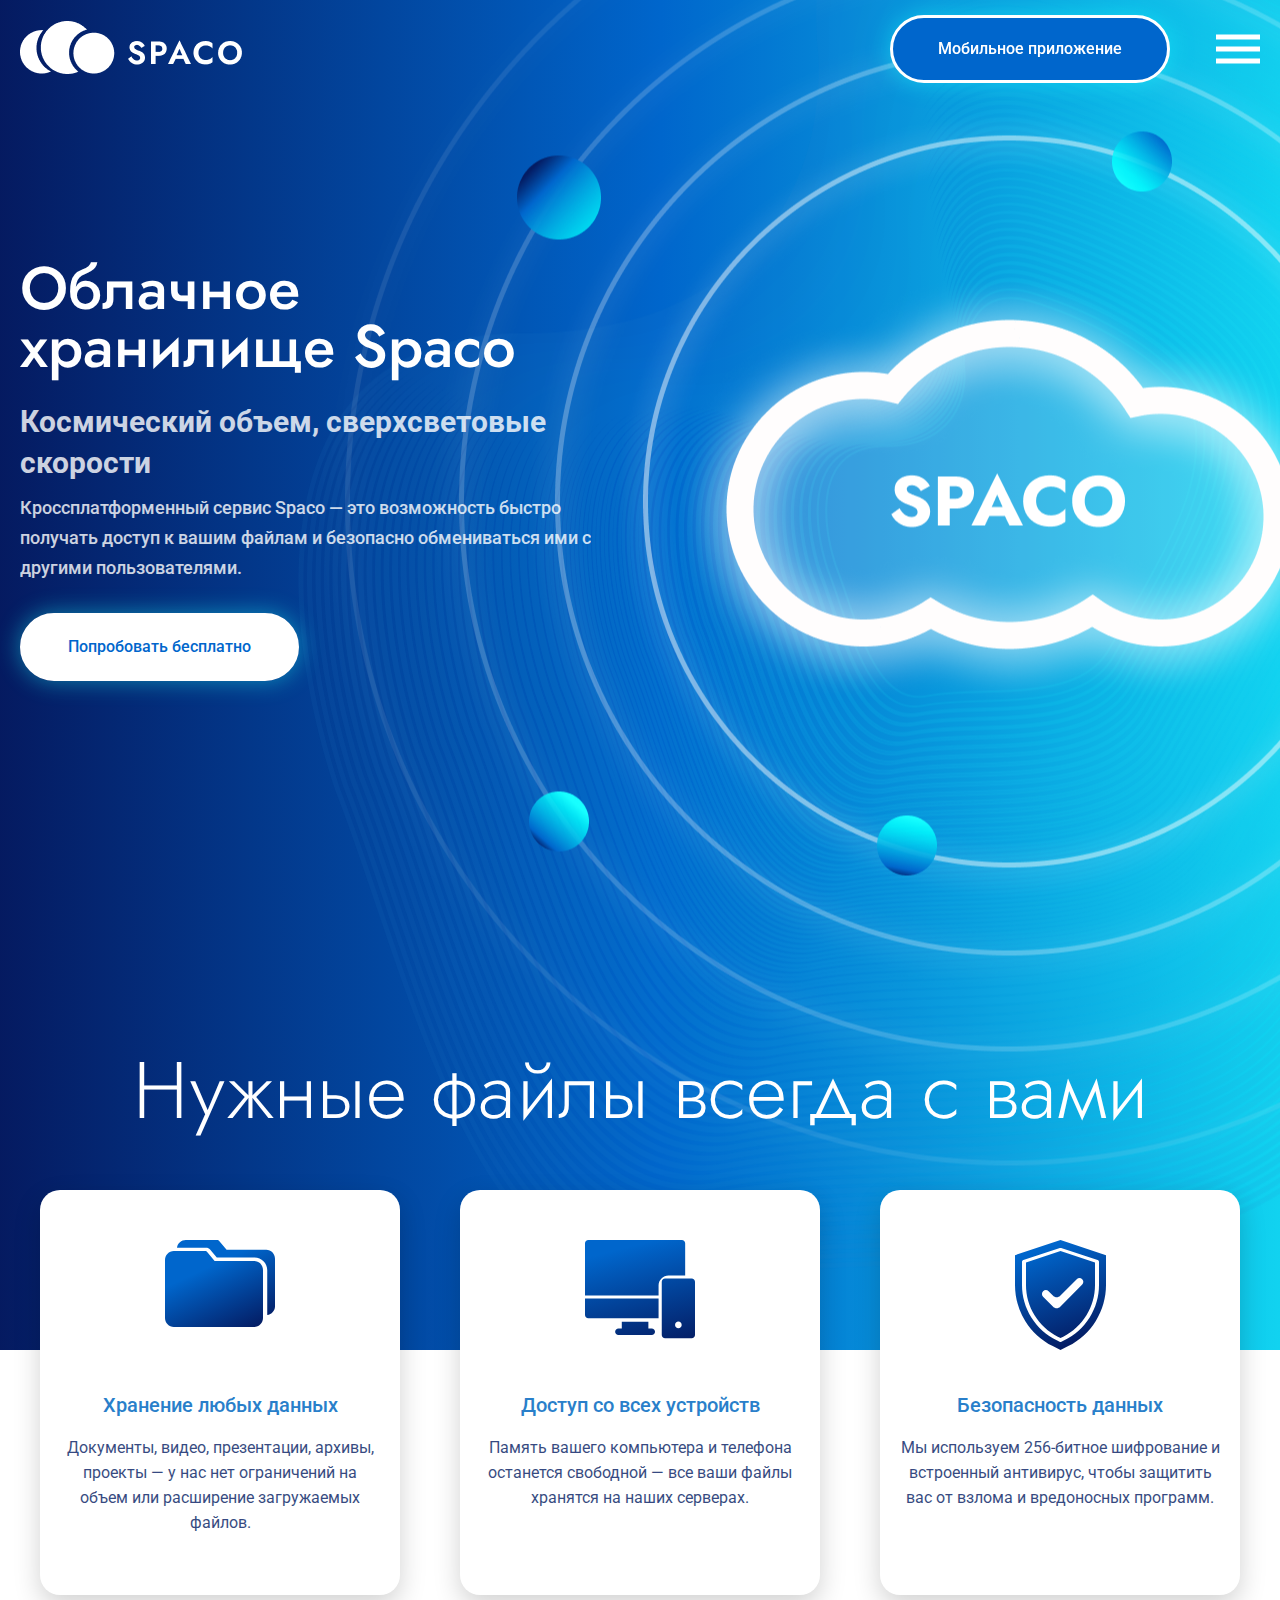
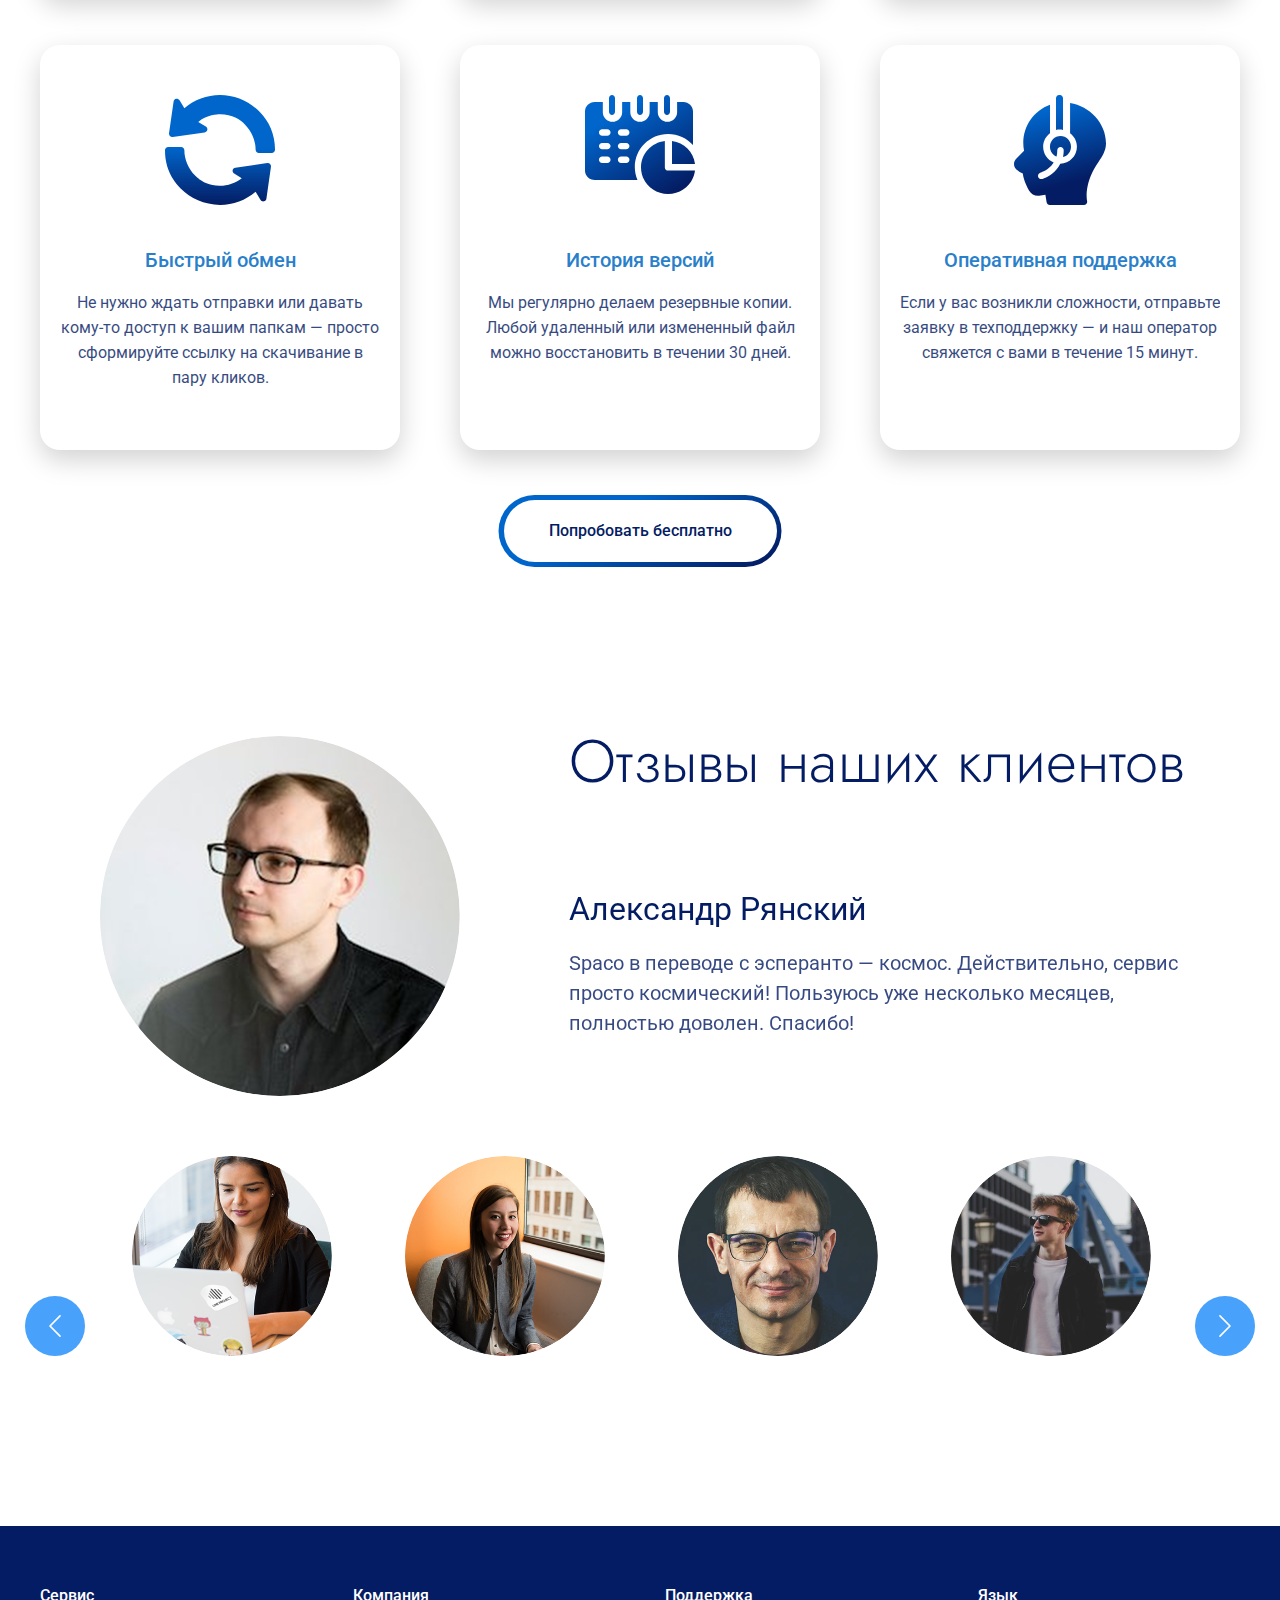
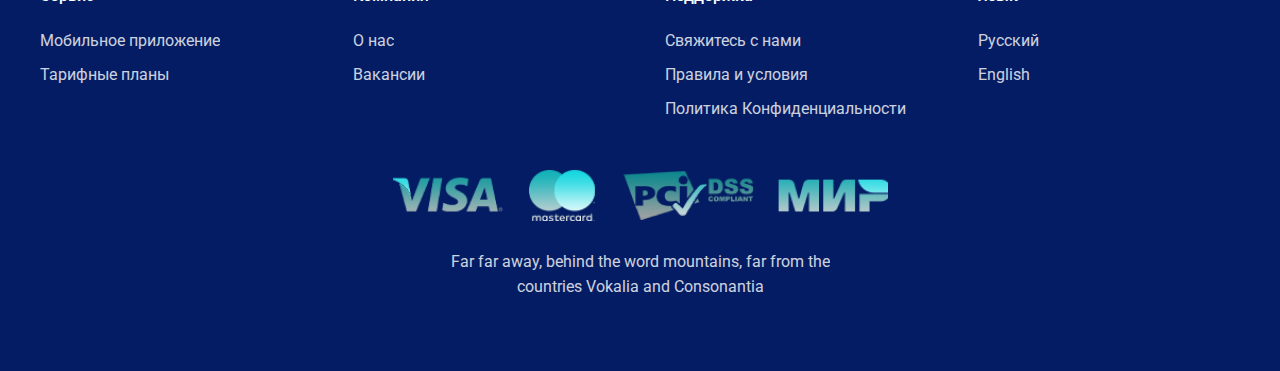
==== index.html @ 5878459e "fix" ====
<!DOCTYPE html>
<html>
  <head>
    <meta charset="UTF-8"/>
    <meta name="viewport" content="width=device-width, initial-scale=1.0"/>
    <meta http-equiv="X-UA-Compatible" content="ie=edge"/>
    <link rel="shortcut icon" href="favicon.png" type="image/png"/>
    <link rel="stylesheet" href="css/main.css"/>
    <link rel="preconnect" href="https://fonts.gstatic.com"/>
    <link href="https://fonts.googleapis.com/css2?family=Jost:ital,wght@0,100;0,200;0,300;0,400;0,500;0,600;0,700;0,800;0,900;1,100;1,200;1,300;1,400;1,500;1,600;1,700;1,800;1,900&amp;family=Roboto:ital,wght@0,100;0,300;0,400;0,500;0,700;0,900;1,100;1,300;1,400;1,500;1,700;1,900&amp;display=swap" rel="stylesheet"/>
    <title>Spaco</title>
  </head>
</html>
<body>
  <header>
    <section class="nav">
      <div class="box">
        <div class="nav_wrap">
          <div class="nav_logo"><img src="img/nav_logo.png"/></div>
          <div class="nav_wrap_menu">
            <div class="nav_menu"><a href="#">О нас</a><a href="#">Тарифы</a><a href="#">Вакансии</a><a href="#">Поддержка</a>
            </div>
            <div class="nav_aside">
              <div class="nav_button"><a href="#">Мобильное приложение</a></div>
              <div class="nav_login"><span><a href="#">Регистрация</a><span>|</span><a href="#">Вход</a></span></div>
            </div>
          </div>
          <div class="nav_burger burger"><a class="burger_button"><span class="burger_line"></span></a></div>
        </div>
      </div>
      <div class="burger_menu">
        <div class="burger_menu_wrap"><a class="burger_link" href="#">О нас</a><a class="burger_link" href="#">Тарифы</a><a class="burger_link" href="#">Вакансии</a><a class="burger_link" href="#">Поддержка</a><a class="burger_link" href="#">Регистрация</a><a class="burger_link" href="#">Вход</a>
          <div class="burger_menu--button"><a class="burger_link" href="#">Мобильное приложение</a></div>
        </div>
      </div>
    </section>
  </header>
  <main>
    <section class="banner"><img class="banner_logo" src="img/bg_logo-header2.png" alt=""/><img class="banner_logo_ipad" src="img/bg_logo_ipad.png" alt=""/><img class="banner_logo_mobile" src="img/bg_logo_mobile.png" alt=""/>
      <div class="box">
        <div class="banner_content">
          <div class="banner_title">
            <h2>Облачное хранилище Spaco</h2>
          </div>
          <div class="banner_text">
            <h4>Космический объем, сверхсветовые скорости</h4>
            <p>Кроссплатформенный сервис Spaco — это возможность быстро получать доступ к вашим файлам и безопасно обмениваться ими с другими пользователями.</p>
          </div>
          <div class="banner_button"><a class="button_one" href="#">Попробовать бесплатно</a></div>
        </div>
      </div>
    </section>
    <section class="article">
      <div class="container">
        <div class="article_title">
          <h1>Нужные файлы всегда с вами</h1>
        </div>
        <div class="article_cards">
          <div class="article_card-wrap">
            <div class="article_card card">
              <div class="card_img"><img src="img/icon_folder.svg"/></div>
              <div class="card_text"><a href="#">Хранение любых данных</a>
                <p>Документы, видео, презентации, архивы, проекты — у нас нет ограничений на объем или расширение загружаемых файлов.</p>
              </div>
            </div>
          </div>
          <div class="article_card-wrap">
            <div class="article_card card">
              <div class="card_img"><img src="img/icon_screen.svg"/></div>
              <div class="card_text"><a href="#">Доступ со всех устройств</a>
                <p>Память вашего компьютера и телефона останется свободной — все ваши файлы хранятся на наших серверах.</p>
              </div>
            </div>
          </div>
          <div class="article_card-wrap">
            <div class="article_card card">
              <div class="card_img"><img src="img/icon_safety.svg"/></div>
              <div class="card_text"><a href="#">Безопасность данных</a>
                <p>Мы используем 256-битное шифрование и встроенный антивирус, чтобы защитить вас от взлома и вредоносных программ.</p>
              </div>
            </div>
          </div>
          <div class="article_card-wrap">
            <div class="article_card card">
              <div class="card_img"><img src="img/icon_arrow.svg"/></div>
              <div class="card_text"><a href="#">Быстрый обмен</a>
                <p>Не нужно ждать отправки или давать кому-то доступ к вашим папкам — просто сформируйте ссылку на скачивание в пару кликов.</p>
              </div>
            </div>
          </div>
          <div class="article_card-wrap">
            <div class="article_card card">
              <div class="card_img"><img src="img/icon_calendar.svg"/></div>
              <div class="card_text"><a href="#">История версий</a>
                <p>Мы регулярно делаем резервные копии. Любой удаленный или измененный файл можно восстановить в течении 30 дней.</p>
              </div>
            </div>
          </div>
          <div class="article_card-wrap">
            <div class="article_card card">
              <div class="card_img"><img src="img/icon_operator.svg"/></div>
              <div class="card_text"><a href="#">Оперативная поддержка</a>
                <p>Если у вас возникли сложности, отправьте заявку в техподдержку — и наш оператор свяжется с вами в течение 15 минут.</p>
              </div>
            </div>
          </div>
        </div>
        <div class="article_button"><a class="button_two" href="#">Попробовать бесплатно</a></div>
      </div>
    </section>
  </main>
  <div class="reviews">
    <div class="reviews__container">
      <div class="reviews__content">
        <h2 class="reviews__title">Отзывы наших клиентов</h2>
        <div class="reviews-slider reviews-slider1" id="reviews_slider1_js">
          <div class="reviews-slider1__slide">
            <h3 class="reviews-slider1__title">Александр Рянский</h3>
            <div class="reviews-slider1__text">Spaco в переводе с эсперанто — космос. Действительно, сервис просто космический! Пользуюсь уже несколько месяцев, полностью доволен. Спасибо!</div>
          </div>
          <div class="reviews-slider1__slide">
            <h3 class="reviews-slider1__title">Лариса Минина, ООО “Лайн-Проджект”</h3>
            <div class="reviews-slider1__text">Всем отделом перешли на Spaco. Очень удобно обмениваться файлами, особенно, когда в команде несколько десятков человек, да еще и фрилансеров привлекаете. А главное, не приходится тратить много времени на скачивание и загрузку!</div>
          </div>
          <div class="reviews-slider1__slide">
            <h3 class="reviews-slider1__title">Анна Куренная</h3>
            <div class="reviews-slider1__text">У меня ноутбук Acer Nitro 5, смартфон Xiaomi Redmi 9C, плюс в офисе компьютер ручной сборки — везде работает стабильно, синхронизация быстрая, проблем не возникает.</div>
          </div>
          <div class="reviews-slider1__slide">
            <h3 class="reviews-slider1__title">Виталий Никитин</h3>
            <div class="reviews-slider1__text">Скорости реально космические! Даже на моем стареньком ноуте! Наконец-то нашел идеальный для себя файлообменник!</div>
          </div>
          <div class="reviews-slider1__slide">
            <h3 class="reviews-slider1__title">Тимур Ларин</h3>
            <div class="reviews-slider1__text">Первый раз пользуюсь облачным хранилищем, за исключением Гугл Диска. Реально, как же это удобно!</div>
          </div>
          <div class="reviews-slider1__slide">
            <h3 class="reviews-slider1__title">Николай Славский</h3>
            <div class="reviews-slider1__text">Пользуюсь три месяца, проблема возникла один раз, и то по моей вине — хранил около десятка копий файла на разных стадиях редактирования и удалил нужный. Написал в техподдержку, ответили через 10 минут, восстановили через 2 часа! Спасибо вам огромное!!</div>
          </div>
          <div class="reviews-slider1__slide">
            <h3 class="reviews-slider1__title">Александра Егорова</h3>
            <div class="reviews-slider1__text">Сервис космос! Пока пользуюсь бесплатным тарифом, но когда он закончится, мне реально не жалко будет денег, чтобы оплатить! Очень удобно!</div>
          </div>
          <div class="reviews-slider1__slide">
            <h3 class="reviews-slider1__title">Михаил Калугин</h3>
            <div class="reviews-slider1__text">Наконец-то ДЕЙСТВИТЕЛЬНО быстрая загрузка в облачном хранилище! Спасибо!</div>
          </div>
          <div class="reviews-slider1__slide">
            <h3 class="reviews-slider1__title">Андрей Серов, “КреоСтудия”</h3>
            <div class="reviews-slider1__text">На всех моих гаджетах работает отлично! Причем как на последних, так и на старых моделях. Коллеги устанавливали — тоже претензий никаких. В общем, отличное приложение для бизнес-задач! С нетерпением ждем на iPhone!</div>
          </div>
          <div class="reviews-slider1__slide">
            <h3 class="reviews-slider1__title">Леонид Юдин, креативный директор “Лама-Про”</h3>
            <div class="reviews-slider1__text">Протестировали несколько сервисов (не буду писать названия, чтобы не делать антирекламу), в итоге остановились на Spaco — самый удобный и быстрый. Пользуемся два месяца, все отлично!</div>
          </div>
          <div class="reviews-slider1__slide">
            <h3 class="reviews-slider1__title">Анна Соколова, маркетолог ООО “Ариадна-Сервис”</h3>
            <div class="reviews-slider1__text">Дала коллеге доступ к своей учетке — и, конечно же, по-классике, он удалил нужный файл… а заметили это почти через месяц, перед сдачей проекта! Стресс был дикий — боялись, что уже насовсем удален. Но! За несколько часов нашли и восстановили! Просто слов нет, спасибо техподдержке Spaco и лично Алексею!</div>
          </div>
          <div class="reviews-slider1__slide">
            <h3 class="reviews-slider1__title">Алина Новикова</h3>
            <div class="reviews-slider1__text">Обожаю Spaco! Помимо самого сервиса, всегда радует техподдержка — очень позитивная команда. Наверное, как на одном из заводов Форда, им платят не за время работы, а за время отдыха — поэтому они заинтересованы, чтобы быстро обрабатывать заявки и помогать клиентам!</div>
          </div>
        </div>
        <div class="reviews-slider-wrap">
          <div class="reviews-current-slide" id="reviews_current_slide_js">
            <div class="reviews-current-slide__img-block"><img id="reviews_current_slide_img_js" src="img/review1.png"/></div>
          </div>
          <div class="reviews-slider reviews-slider2" id="reviews_slider2_js">
            <div class="reviews-slider2__slide">
              <div class="reviews-slider2__img-block"><img src="img/review1.png" alt=""/></div>
            </div>
            <div class="reviews-slider2__slide">
              <div class="reviews-slider2__img-block"><img src="img/review2.png" alt=""/></div>
            </div>
            <div class="reviews-slider2__slide">
              <div class="reviews-slider2__img-block"><img src="img/review3.png" alt=""/></div>
            </div>
            <div class="reviews-slider2__slide">
              <div class="reviews-slider2__img-block"><img src="img/review4.png" alt=""/></div>
            </div>
            <div class="reviews-slider2__slide">
              <div class="reviews-slider2__img-block"><img src="img/review5.png" alt=""/></div>
            </div>
            <div class="reviews-slider2__slide">
              <div class="reviews-slider2__img-block"><img src="img/review6.png" alt=""/></div>
            </div>
            <div class="reviews-slider2__slide">
              <div class="reviews-slider2__img-block"><img src="img/review7.png" alt=""/></div>
            </div>
            <div class="reviews-slider2__slide">
              <div class="reviews-slider2__img-block"><img src="img/review8.png" alt=""/></div>
            </div>
            <div class="reviews-slider2__slide">
              <div class="reviews-slider2__img-block"><img src="img/review9.png" alt=""/></div>
            </div>
            <div class="reviews-slider2__slide">
              <div class="reviews-slider2__img-block"><img src="img/review10.png" alt=""/></div>
            </div>
            <div class="reviews-slider2__slide">
              <div class="reviews-slider2__img-block"><img src="img/review11.png" alt=""/></div>
            </div>
            <div class="reviews-slider2__slide">
              <div class="reviews-slider2__img-block"><img src="img/review12.png" alt=""/></div>
            </div>
          </div>
        </div>
      </div>
    </div>
  </div>
  <footer>
    <section class="footer">
      <div class="container">
        <div class="footer_nav">
          <div class="footer_col">
            <div class="footer_col--title"><a href="#">Сервис</a></div>
            <div class="footer_col--link"><a href="#">Мобильное приложение</a><a href="#">Тарифные планы</a>
            </div>
          </div>
          <div class="footer_col">
            <div class="footer_col--title"><a href="#">Компания</a></div>
            <div class="footer_col--link"><a href="#">О нас</a><a href="#">Вакансии</a>
            </div>
          </div>
          <div class="footer_col">
            <div class="footer_col--title"><a href="#">Поддержка</a></div>
            <div class="footer_col--link"><a href="#">Свяжитесь с нами</a><a href="#">Правила и условия</a><a href="#">Политика Конфиденциальности</a>
            </div>
          </div>
          <div class="footer_col">
            <div class="footer_col--title"><a href="#">Язык</a></div>
            <div class="footer_col--link"><a href="#">Русский</a><a href="#">English</a>
            </div>
          </div>
        </div>
        <div class="footer_info">
          <div class="footer_logo"><img src="img/footer_logo.png"/></div>
          <div class="footer_text">
            <p>Far far away, behind the word mountains, far from the countries Vokalia and Consonantia</p>
          </div>
        </div>
      </div>
    </section>
  </footer>
  <script src="https://ajax.googleapis.com/ajax/libs/jquery/3.5.1/jquery.min.js"></script>
  <script src="js/main.js"></script>
</body>
---- css/main.css ----
@charset "UTF-8";a,abbr,acronym,address,applet,article,aside,audio,b,big,blockquote,body,canvas,caption,center,cite,code,dd,del,details,dfn,div,dl,dt,em,embed,fieldset,figcaption,figure,footer,form,h1,h2,h3,h4,h5,h6,header,hgroup,html,i,iframe,img,ins,kbd,label,legend,li,mark,menu,nav,object,ol,output,p,pre,q,ruby,s,samp,section,small,span,strike,strong,sub,summary,sup,table,tbody,td,tfoot,th,thead,time,tr,tt,u,ul,var,video{margin:0;padding:0;border:0;font-size:100%;font:inherit;vertical-align:baseline;box-sizing:border-box}article,aside,details,figcaption,figure,footer,header,hgroup,menu,nav,section{display:block}body{line-height:1}ol,ul{list-style-image:url([data-uri])}blockquote,q{quotes:none}blockquote:after,blockquote:before,q:after,q:before{content:'';content:none}table{border-collapse:collapse;border-spacing:0}.nav_active{max-height:100%;height:100%;overflow:auto}.nav{position:fixed;top:0;left:0;right:0;z-index:1000;min-height:100px;max-width:100%;width:100%}.nav_wrap{display:flex;flex-wrap:wrap;align-items:center;padding:15px 0}.nav_logo{padding:0 25px 0 0}.nav_wrap_menu{font-family:Roboto,sans-serif;display:flex;justify-content:space-between;flex-wrap:wrap;align-items:center;flex-grow:1}.nav_menu{display:flex;flex-wrap:wrap;padding:0 10px}.nav_menu a{padding:25px 50px;display:block;font-size:18px;line-height:19px;font-weight:500;color:#fff;text-decoration:none;border-bottom:2px solid rgba(255,255,255,0)}.nav_menu a:hover{border-bottom:2px solid #fff}.nav_aside{display:flex;align-items:center;flex-wrap:wrap}.nav .hidden_button{display:none}.nav_button{padding:0 40px 0 5px}.nav_button a{padding:23px 45px;border-radius:50px;text-decoration:none;font-size:16px;line-height:16px;font-weight:500;border:3px solid #fff;box-sizing:border-box;box-shadow:0 0 23px rgba(24,255,255,.44);color:#fff;background:#06c;transition:.4s;display:block}.nav_button a:hover{background:#fff;color:#06c}.nav_button a:active,.nav_button a:focus{background:#9aafd0;box-shadow:0 0 23px rgba(24,255,255,.44);border-color:#9aafd0;color:#06c}.nav_login{font-family:Roboto,sans-serif;color:#fff}.nav_login span a{font-family:Roboto,sans-serif;font-weight:500;font-size:16px;line-height:19px;color:#fff;text-decoration:none;padding:0 6px}.nav_login span a:hover{text-decoration:underline}.burger{position:relative;height:44px;width:50px;padding:2px 0 2px 6px;display:none}.burger_button{position:relative;display:block;width:100%;height:100%;cursor:pointer}.burger_line{top:50%;left:50%;transform:translate(-50%,-50%)}.burger_line::after{content:'';top:12px}.burger_line::before{content:'';top:-12px}.burger_line,.burger_line::after,.burger_line::before{width:100%;height:5px;background:#fff;position:absolute}.burger_button--active .burger_line{background-color:transparent}.burger_button--active .burger_line::before{transform:rotate(45deg);top:0}.burger_button--active .burger_line::after{transform:rotate(-45deg);top:0}.burger_menu{background-color:#06c;display:none}.burger_menu_wrap{display:flex;flex-direction:column;padding:30px 0 50px 0}.burger_menu_wrap a{padding:25px 0;max-width:100%;width:100%;text-align:center;font-size:18px;line-height:19px;font-weight:500;color:#fff;text-decoration:none;border-bottom:2px solid rgba(255,255,255,0)}.burger_menu_wrap a:hover{border-bottom:2px solid #fff}.burger_menu--button{text-align:center;display:none;padding-top:20px}.burger_menu--button a{padding:23px 15px;max-width:270px;width:100%;border-radius:50px;text-decoration:none;background:#06c;font-size:16px;line-height:16px;font-weight:500;border:3px solid #fff;box-sizing:border-box;box-shadow:0 0 23px rgba(24,255,255,.44);color:#fff;transition:.4s;display:inline-block}.burger_menu--button a:hover{background-color:#fff;color:#06c}.burger_menu--button a:active,.burger_menu--button a:focus{background:#9aafd0;box-shadow:0 0 23px rgba(24,255,255,.44);border-color:#9aafd0;color:#06c}*{margin:0;padding:0;box-sizing:border-box}.box{max-width:1640px;width:100%;padding:0 20px;margin:0 auto}.container{max-width:1380px;width:100%;padding:0 15px;margin:0 auto}main{overflow:hidden}.banner{min-height:1000px;position:relative;padding-top:100px}.banner_logo{margin-top:30px;margin-left:360px}.banner_logo,.banner_logo_ipad,.banner_logo_mobile{position:absolute;top:50%;left:50%;transform:translate(-50%,-50%);z-index:-1}.banner_logo_ipad{display:none;width:1150px;margin-top:-210px}.banner_logo_mobile{display:none;width:1400px;margin-top:-780px;margin-left:-30px}.banner:before{content:"";max-width:100%;position:absolute;width:100%;top:0;left:0;right:0;bottom:-350px;z-index:-2;background:linear-gradient(to left,#18ffff -19.73%,#06c 48.41%,#060644 113.77%)}.banner_content{margin-top:150px;padding:10px 10px 10px 0;max-width:590px;width:100%}.banner_title{margin-bottom:25px}.banner_title h2{font-family:Jost,sans-serif;font-weight:500;font-size:60px;line-height:58px;color:#fff}.banner_text{font-family:Roboto,sans-serif;color:#fff;margin-bottom:30px}.banner_text h4{font-weight:700;font-size:30px;line-height:41px;mix-blend-mode:normal;opacity:.8;margin-bottom:10px}.banner_text p{font-weight:500;font-size:18px;line-height:30px;mix-blend-mode:normal;opacity:.8;margin:7px 0}.of_banner{min-height:1500px;position:relative;padding-top:100px;background:linear-gradient(to left,#18ffff -19.73%,#06c 48.41%,#060644 113.77%)}.of_banner_logo{margin-top:-325px;margin-left:360px}.of_banner_logo,.of_banner_logo_ipad,.of_banner_logo_mobile{position:absolute;left:50%;transform:translate(-50%,0);z-index:0}.of_banner_logo_ipad{display:none;width:1150px;margin-top:-430px}.of_banner_logo_mobile{display:none;width:1400px;margin-top:-880px;margin-left:-30px}.of_banner_content{margin-top:225px;padding:10px 10px 10px 0;max-width:590px;width:100%;position:relative;z-index:2}.of_banner_title{margin-bottom:40px}.of_banner_title h2{font-family:Jost,sans-serif;font-weight:500;font-size:60px;line-height:58px;color:#fff}.of_banner_text{font-family:Roboto,sans-serif;color:#fff;margin-bottom:30px}.of_banner_text h4{font-weight:700;font-size:30px;line-height:41px;mix-blend-mode:normal;opacity:.8;margin-bottom:10px}.of_banner_text p{font-weight:500;font-size:18px;line-height:30px;mix-blend-mode:normal;opacity:.8;margin:7px 0}.of_banner_methods{max-width:775px;position:relative;z-index:2;padding:20px 0;flex-wrap:wrap;justify-content:space-between;width:100%;display:flex}.of_banner_method{max-width:226px;width:100%;height:auto}.of_banner_method a{width:100%;height:100%;display:inline-block}.of_banner_method img{width:100%;height:100%;-o-object-fit:contain;object-fit:contain}.of_banner_article{position:relative;z-index:2;padding:200px 0 50px 0}.of_banner_cards{display:flex;flex-wrap:wrap;justify-content:space-between;align-items:stretch}.of_banner_card-wrap{padding:0 25px;margin-bottom:50px}.of_banner_card{width:360px;background:#fff;box-shadow:0 10px 27px rgba(0,0,0,.18);border-radius:20px;height:100%}.of_banner .of_card{padding:90px 60px}.of_banner .of_card_img{width:150px;height:110px;margin:0 auto;margin-bottom:40px}.of_banner .of_card_img img{width:100%;height:100%;-o-object-fit:contain;object-fit:contain}.of_banner .of_card_text{text-align:center}.of_banner .of_card_text a{font-family:Roboto,sans-serif;font-weight:500;font-size:20px;line-height:30px;color:#297fca;text-decoration:none;margin-bottom:15px;display:inline-block}.of_banner_article--title{padding:0 25px;text-align:center;margin-bottom:60px}.of_banner_article--title h1{font-family:Jost,sans-serif;font-weight:300;font-size:80px;line-height:80px;color:#fff}.of_banner_wrap-arrow{display:flex;align-items:center;margin-bottom:50px}.of_banner_wrap-arrow:last-child{display:none}.of_banner_arrow{width:30px;height:60px}.vacancy_content{max-width:680px;width:100%}.vacancy_banner_article--title{padding:0 25px;text-align:center;margin-bottom:60px}.vacancy_banner_article--title h1{font-family:Jost,sans-serif;font-weight:300;font-size:80px;line-height:80px;color:#fff}.vacancy_banner_cards{display:flex;flex-wrap:wrap;justify-content:center;align-items:stretch}.vacancy_banner_card-wrap{padding:0 20px;margin-bottom:50px}.vacancy_banner_card{width:360px;background:#fff;box-shadow:0 10px 27px rgba(0,0,0,.18);border-radius:20px;height:100%}.vacancy_banner_join{padding:50px 50px 100px 50px;text-align:center;color:#fff}.vacancy_banner_join-text h1{font-size:60px;line-height:60px;font-family:Jost;font-weight:500;margin-bottom:20px}.vacancy_banner_join-text p{font-size:30px;line-height:41px;font-weight:700;opacity:.8;font-family:Roboto;margin-bottom:35px}.vacancy_card{padding:50px 30px 55px 30px}.vacancy_card_title{text-align:center;padding:0 10px}.vacancy_card_title a{font-family:Roboto,sans-serif;font-weight:500;font-size:20px;line-height:30px;min-height:55px;color:#297fca;text-decoration:none;margin-bottom:15px;display:inline-block}.vacancy_card_text p{font-size:16px;line-height:25px;opacity:.8;color:#041c63;font-family:Roboto}.support_banner_logo{margin-top:-286px;margin-left:360px}.support_banner_logo,.support_logo_ipad,.support_logo_mobile{position:absolute;left:50%;transform:translate(-50%,0);z-index:0}.support_logo_ipad{display:none;width:1050px;margin-top:-350px}.support_logo_mobile{display:none;width:1400px;margin-top:-880px;margin-left:-30px}.support_content{margin-top:225px;padding:10px 10px 10px 0;max-width:870px;width:100%;position:relative;z-index:2}.support_title{margin-bottom:40px}.support_title h2{font-family:Jost,sans-serif;font-weight:500;font-size:60px;line-height:60px;color:#fff}.support_wrap-cards{padding:170px 75px 100px 75px;position:relative;z-index:2}.support_card{display:flex;align-items:center;padding:70px 60px;background:#fff;box-shadow:0 10px 27px rgba(0,0,0,.18);border-radius:10px;margin-bottom:50px}.support_card-text{padding-left:25px}.support_card-text p{font-size:30px;line-height:41px;color:#041c63}.support_card_wrap-img{display:flex;align-items:center;padding-right:25px}.support_card-img{width:110px;height:110px}.support_card-img img{max-width:100%;width:100%;height:100%;-o-object-fit:contain;object-fit:contain}.support_aside{padding:90px 0 170px 0}.support_aside-button,.support_aside-contact,.support_aside-title{text-align:center;padding:20px 150px;color:#041c63;font-family:Roboto}.support_aside-title{margin-bottom:30px}.support_aside-title h4{font-size:30px;line-height:41px;font-weight:700}.support_aside-contact{margin-bottom:20px}.support_aside-contact p{font-size:30px;line-height:41px;font-weight:700;opacity:.8;margin-bottom:15px}.support_aside-contact a{font-size:66.1765px;line-height:61px;font-weight:700;color:#041c63;text-decoration:none;background-image:linear-gradient(to bottom,#041c63 75%,transparent 75%);background-position:0 1.04em;background-repeat:no-repeat;background-size:100% 5px}.rates_aside{padding:80px 0;background:linear-gradient(to left,#18ffff -19.73%,#06c 48.41%,#060644 113.77%)}.rates_aside-button,.rates_aside-title{padding:10px 100px;text-align:center}.rates_aside-title{font-size:60px;line-height:60px;font-family:Jost;color:#fff;margin-bottom:25px}.rates_slider{padding-top:30px;align-items:flex-start;padding-bottom:40px;display:flex}.rates_slider-wrap{width:100%;position:relative}.rates_slider button{display:none!important}.rates_points-wrap{padding:150px 0 40px 0;position:relative;min-width:372px;overflow:hidden}.rates_points-title-mobile{padding:40px 10px 10px 20px;display:none}.rates_points-title-mobile h4{font-family:Jost;font-weight:500;font-size:35px;line-height:35px;color:#fff;margin-bottom:10px}.rates_points-title-mobile p{font-family:Roboto;font-weight:700;font-size:25px;line-height:30px;color:#fff;opacity:.8}.rates_points-title{display:none;padding:10px 0}.rates_points-title h4{font-family:Jost;font-weight:500;font-size:60px;line-height:58px;color:#fff}.rates_points-title p{font-family:Roboto;font-weight:500;font-size:30px;line-height:80px;color:#fff;opacity:.8}.rates_point{padding-left:15px}.rates_point p{font-size:18px;line-height:56px;opacity:.8;font-family:Roboto;color:#fff}.rates_point:nth-child(2n+1){background:rgba(4,28,99,.2)}.rates_tariff-wrap{padding:0 10px;position:relative}.rates_tariff-wrap:hover .b_popup-wrap{display:block}.rates_tariff_points{margin-bottom:20px}.rates_tariff{min-width:225px;padding:20px 0 35px 0;background:linear-gradient(0deg,#fff,#fff),linear-gradient(329.31deg,#041c63 5.49%,#06c 65.66%);box-shadow:0 10px 27px rgba(0,0,0,.18);border-radius:20px;position:relative;height:100%}.rates_tariff-title{text-align:center;padding:0 15px;margin-bottom:20px}.rates_tariff-title h5{font-family:Jost;font-weight:500;font-size:30px;line-height:58px;color:#041c63}.rates_tariff_price{width:190px;height:190px;background:linear-gradient(329.31deg,#041c63 5.49%,#06c 65.66%);border-radius:50% 50%;margin:0 auto 20px}.rates_tariff_price-wrap{max-width:100%;width:100%;height:100%;display:flex;flex-direction:column;align-items:center;justify-content:center}.rates_tariff_price--currency p{font-family:Roboto;font-weight:700;font-size:20px;line-height:41px;color:#fff}.rates_tariff_price--cost p{font-family:Jost;font-weight:500;font-size:60px;line-height:60px;color:#fff}.rates_tariff_price--time p{font-family:Roboto;font-weight:400;font-size:20px;line-height:41px;opacity:.7;color:#fff}.rates_tariff_points-title{text-align:center}.rates_tariff_points-title p{font-family:Roboto;font-weight:700;font-size:30px;line-height:56px;color:#041c63}.rates_tariff_point{height:56px;display:flex;align-items:center;justify-content:center}.rates_tariff_point:nth-child(2n+1){background:rgba(196,196,196,.2)}.rates_tariff_button{text-align:center}.rates_tariff_button a{display:inline-block;position:relative;z-index:2;padding:23px 60px;border-radius:50px;text-decoration:none;color:#fff;font-size:16px;line-height:16px;font-weight:500;background-color:#fff;text-align:center;font-family:Roboto,sans-serif;transition:.4s}.rates_tariff_button a:before{content:"";position:absolute;z-index:-1;top:50%;left:50%;transform:translate(-50%,-50%);width:100%;height:100%;padding:5px;border-radius:50px;background:linear-gradient(329.31deg,#041c63 5.49%,#06c 65.66%)}.rates_tariff_button a:active,.rates_tariff_button a:focus,.rates_tariff_button a:hover{background:0 0;color:#fff}.rates_tariff_button a:active:before,.rates_tariff_button a:focus:before{background:#041c63}.b_popup-wrap{display:none;top:-100px;left:-250px;position:absolute;max-width:395px;min-width:395px;width:100%;height:150px;background:#fff;opacity:.9;border:1px solid red;box-sizing:border-box;border-radius:20px;padding:25px 30px;z-index:3}.b_popup-wrap:before{border:40px solid transparent;border-bottom-color:red;position:absolute;top:100%;right:40px;transform:rotate(180deg);content:''}.b_popup-wrap:after{border:38px solid transparent;border-bottom-color:#fff;position:absolute;top:100%;transform:rotate(180deg);right:42px;content:''}.b_popup-wrap p{font-family:Roboto;font-weight:400;font-size:18px;line-height:30px;display:flex;height:100%;align-items:center;text-align:center;color:red}.article{padding-top:50px;padding-bottom:30px}.article_title{padding:0 25px;text-align:center;margin-bottom:60px}.article_title h1{font-family:Jost,sans-serif;font-weight:300;font-size:80px;line-height:80px;color:#fff}.article_cards{display:flex;flex-wrap:wrap;justify-content:space-between;align-items:stretch}.article_card-wrap{padding:0 25px;margin-bottom:50px}.article_card{width:360px;background:#fff;box-shadow:0 10px 27px rgba(0,0,0,.18);border-radius:20px;height:100%}.article_button{text-align:center}.card{padding:50px 20px 60px 20px}.card_img{width:110px;height:110px;margin:0 auto;margin-bottom:40px}.card_img img{width:100%;max-height:100%;height:auto;-o-object-fit:contain;object-fit:contain}.card_text{text-align:center}.card_text a{font-family:Roboto,sans-serif;font-weight:500;font-size:20px;line-height:30px;color:#297fca;text-decoration:none;margin-bottom:15px;display:inline-block}.card_text p{font-family:Roboto,sans-serif;font-weight:400;font-size:16px;line-height:25px;color:#041c63;mix-blend-mode:normal;opacity:.8}.footer{background:#041c63;min-height:445px;padding:60px 0}.footer_nav{display:flex;justify-content:space-between}.footer_col{padding:0 25px;max-width:25%;width:100%;margin-bottom:40px}.footer_col--link>a,.footer_col--title>a{font-family:Roboto;color:#fff;font-size:16px;text-decoration:none;display:block}.footer_col--title{margin-bottom:23px}.footer_col--title a{line-height:19px;font-weight:500}.footer_col--title a:hover{text-decoration:underline}.footer_col--link a{margin:9px 0;line-height:25px;mix-blend-mode:normal;opacity:.8;font-weight:400}.footer_col--link a:hover{text-decoration:underline}.footer_text{padding:0 25px;text-align:center}.footer_text p{font-size:16px;line-height:25px;font-family:Roboto,sans-serif;opacity:.8;color:#fff;font-weight:400;max-width:400px;width:100%;margin:0 auto}.footer_logo{max-width:495px;width:100%;margin:0 auto;margin-bottom:25px}.footer_logo img{max-width:100%;width:100%;-o-object-fit:cover;object-fit:cover}.slick-slider{position:relative;display:block;box-sizing:border-box;-webkit-touch-callout:none;-webkit-user-select:none;-ms-user-select:none;user-select:none;touch-action:pan-y;-webkit-tap-highlight-color:transparent}.slick-list{position:relative;overflow:hidden;display:block;margin:0;padding:0}.slick-list:focus{outline:0}.slick-list.dragging{cursor:pointer;cursor:hand}.slick-slider .slick-list,.slick-slider .slick-track{transform:translate3d(0,0,0)}.slick-track{position:relative;left:0;top:0;display:block;margin-left:auto;margin-right:auto}.slick-track:after,.slick-track:before{content:"";display:table}.slick-track:after{clear:both}.slick-loading .slick-track{visibility:hidden}.slick-slide{float:left;height:100%;min-height:1px;display:none}[dir=rtl] .slick-slide{float:right}.slick-slide img{display:block}.slick-slide.slick-loading img{display:none}.slick-slide.dragging img{pointer-events:none}.slick-initialized .slick-slide{display:block}.slick-loading .slick-slide{visibility:hidden}.slick-vertical .slick-slide{display:block;height:auto;border:1px solid transparent}.slick-arrow.slick-hidden{display:none}.slick-next,.slick-prev{font-size:0;line-height:0;position:absolute;bottom:0;display:block;width:88px;height:88px;padding:0;cursor:pointer;color:transparent;border:none;outline:0;background:0 0;z-index:200}.slick-next:focus,.slick-next:hover,.slick-prev:focus,.slick-prev:hover{color:transparent;outline:0;background:0 0}.slick-next:focus:before,.slick-next:hover:before,.slick-prev:focus:before,.slick-prev:hover:before{opacity:1}.slick-next.slick-disabled:before,.slick-prev.slick-disabled:before{opacity:.25}.slick-next:before,.slick-prev:before{content:'';display:block;width:100%;height:100%;background-color:#0b82f9;border-radius:50%;opacity:.75;background-image:url(../img/slider_icon.svg);background-repeat:no-repeat;background-position:center}.slick-prev{left:-110px}.slick-prev:before{transform:scale(-1,1)}.slick-next{right:-110px}.slick-dotted.slick-slider{margin-bottom:30px}.slick-dots{position:absolute;bottom:-25px;display:block;width:100%;padding:0;margin:0;list-style:none;text-align:center}.slick-dots li{position:relative;display:inline-block;width:20px;height:20px;margin:0 5px;padding:0;cursor:pointer}.slick-dots li button{font-size:0;line-height:0;display:block;width:20px;height:20px;padding:5px;cursor:pointer;color:transparent;border:0;outline:0;background:0 0}.slick-dots li button:focus,.slick-dots li button:hover{outline:0}.slick-dots li button:focus:before,.slick-dots li button:hover:before{opacity:1}.slick-dots li button:before{font-family:slick;font-size:6px;line-height:20px;position:absolute;top:0;left:0;width:20px;height:20px;content:'•';text-align:center;opacity:.25;color:#000;-webkit-font-smoothing:antialiased;-moz-osx-font-smoothing:grayscale}.slick-dots li.slick-active button:before{opacity:.75;color:#000}.reviews{overflow:hidden}.reviews__container{max-width:1630px;width:100%;padding-left:25px;padding-right:25px;margin:0 auto}.reviews__content{width:100%;padding-top:144px;padding-bottom:170px;margin-left:auto}.reviews__title{font-family:Jost,sans-serif;font-weight:300;font-size:80px;line-height:.87;color:#041c63;margin-left:544px;min-height:154px;margin-right:225px;padding-bottom:55px}.reviews-slider img{width:100%;height:100%;-o-object-fit:cover;object-fit:cover;-o-object-position:center;object-position:center}.reviews-slider .slick-slide:focus{outline:0}.reviews-slider1{font-family:Roboto,sans-serif;margin-left:544px;margin-right:225px;min-height:260px;padding-bottom:20px}.reviews-slider1__title{font-size:32px;line-height:1.19;color:#041c63;padding-bottom:20px}.reviews-slider1__text{font-size:20px;line-height:1.5;color:rgba(4,28,99,.8)}.reviews-slider2__img-block{width:200px;height:200px;border-radius:50%;overflow:hidden;flex-shrink:0}.reviews-slider2__slide{display:flex!important;justify-content:center}.reviews-slider2 .slick-slide.slick-current.slick-active{max-width:0!important;opacity:0!important}.reviews-slider-wrap{position:relative;padding:0 113px}.reviews-current-slide{position:absolute;left:75px;top:-420px;z-index:200;-webkit-user-select:none;-ms-user-select:none;user-select:none}.reviews-current-slide__img-block{width:360px;height:360px;border-radius:50%;overflow:hidden}.reviews-current-slide.active{animation-duration:.5s;animation-name:slide-animation}@keyframes slide-animation{0%{transform:translate(0,340px) scale(.55)}1%{transform:translate(0,340px) scale(.55)}100%{transform:translate(0,0) scale(1);opacity:1}}.ps{overflow:hidden!important;overflow-anchor:none;-ms-overflow-style:none;touch-action:auto;-ms-touch-action:auto}.ps__rail-x{display:none;opacity:0;transition:background-color .2s linear,opacity .2s linear;-webkit-transition:background-color .2s linear,opacity .2s linear;height:15px;bottom:0;position:absolute}.ps__rail-y{display:none;opacity:0;transition:background-color .2s linear,opacity .2s linear;-webkit-transition:background-color .2s linear,opacity .2s linear;width:15px;right:0;position:absolute}.ps--active-x>.ps__rail-x,.ps--active-y>.ps__rail-y{display:block;background-color:transparent}.ps--focus>.ps__rail-x,.ps--focus>.ps__rail-y,.ps--scrolling-x>.ps__rail-x,.ps--scrolling-y>.ps__rail-y,.ps:hover>.ps__rail-x,.ps:hover>.ps__rail-y{opacity:.6}.ps .ps__rail-x.ps--clicking,.ps .ps__rail-x:focus,.ps .ps__rail-x:hover,.ps .ps__rail-y.ps--clicking,.ps .ps__rail-y:focus,.ps .ps__rail-y:hover{background-color:#eee;opacity:.9}.ps__thumb-x{background-color:#aaa;border-radius:6px;transition:background-color .2s linear,height .2s ease-in-out;-webkit-transition:background-color .2s linear,height .2s ease-in-out;height:6px;bottom:2px;position:absolute}.ps__thumb-y{background-color:#aaa;border-radius:6px;transition:background-color .2s linear,width .2s ease-in-out;-webkit-transition:background-color .2s linear,width .2s ease-in-out;width:6px;right:2px;position:absolute}.ps__rail-x.ps--clicking .ps__thumb-x,.ps__rail-x:focus>.ps__thumb-x,.ps__rail-x:hover>.ps__thumb-x{background-color:#999;height:11px}.ps__rail-y.ps--clicking .ps__thumb-y,.ps__rail-y:focus>.ps__thumb-y,.ps__rail-y:hover>.ps__thumb-y{background-color:#999;width:11px}@supports (-ms-overflow-style:none){.ps{overflow:auto!important}}.ps .ps__rail-x.ps--clicking,.ps .ps__rail-x:focus,.ps .ps__rail-x:hover,.ps .ps__rail-y.ps--clicking,.ps .ps__rail-y:focus,.ps .ps__rail-y:hover{opacity:.2}.ps__thumb-x{opacity:.8}.button_one{display:inline-block;padding:23px 45px;background:linear-gradient(0deg,#fff,#fff),linear-gradient(275.58deg,#06c 7.4%,#18ffff 88.7%);box-shadow:0 0 23px rgba(24,255,255,.44);border-radius:50px;border:3px solid #fff;text-decoration:none;color:#06c;font-size:16px;line-height:16px;font-weight:500;text-align:center;font-family:Roboto,sans-serif;transition:.4s}.button_one:hover{box-shadow:0 0 39px rgba(24,255,255,.8)}.button_one:active,.button_one:focus{background:#9aafd0;box-shadow:0 0 23px rgba(24,255,255,.44);border-color:#9aafd0}.button_two{display:inline-block;position:relative;padding:23px 45px;border-radius:50px;text-decoration:none;color:#041c63;font-size:16px;line-height:16px;font-weight:500;background:#fff;text-align:center;font-family:Roboto,sans-serif;transition:.4s}.button_two:before{content:"";position:absolute;z-index:-1;top:50%;left:50%;transform:translate(-50%,-50%);width:100%;height:100%;padding:5px;border-radius:50px;background:linear-gradient(329.31deg,#041c63 5.49%,#06c 65.66%)}.button_two:active,.button_two:focus,.button_two:hover{background:0 0;color:#fff}.button_two:active:before,.button_two:focus:before{background:#041c63}.button_template{display:inline-block;padding:23px 36px;min-width:272px;height:auto;background:linear-gradient(0deg,#fff,#fff),linear-gradient(275.58deg,#06c 7.4%,#18ffff 88.7%);box-shadow:0 0 23px rgba(24,255,255,.44);border-radius:50px;border:3px solid #fff;text-decoration:none;color:#06c;font-size:16px;line-height:16px;font-weight:500;text-align:center;font-family:Roboto,sans-serif;transition:.4s}.button_template:hover{box-shadow:0 0 39px rgba(24,255,255,.8)}.button_template:active,.button_template:focus{background:#9aafd0;box-shadow:0 0 23px rgba(24,255,255,.44);border-color:#9aafd0}.button_template_two{display:inline-block;position:relative;padding:23px 36px;min-width:272px;border-radius:50px;text-decoration:none;color:#041c63;font-size:16px;line-height:16px;font-weight:500;background:#fff;text-align:center;font-family:Roboto,sans-serif;transition:.4s}.button_template_two:before{content:"";position:absolute;z-index:-1;top:50%;left:50%;transform:translate(-50%,-50%);width:100%;height:100%;padding:5px;border-radius:50px;background:linear-gradient(329.31deg,#041c63 5.49%,#06c 65.66%)}.button_template_two:active,.button_template_two:focus,.button_template_two:hover{background:0 0;color:#fff}.button_template_two:active:before,.button_template_two:focus:before{background:#041c63}body{font-family:Arial,Helvetica,sans-serif;font-size:20px}.fico{display:inline-block;font-size:3rem}.fico::before{display:block}@media screen and (max-width:1630px){.reviews__title{margin-right:100px}.reviews-slider1{margin-right:100px}}@media (max-width:1490px){.burger{display:block}.nav_aside{margin-left:auto}.nav_menu{display:none}.nav_login{display:none}}@media screen and (max-width:1350px){.slick-next,.slick-prev{width:60px;height:60px}.slick-next:before,.slick-prev:before{background-size:12px 22px}.slick-prev{left:-70px}.slick-next{right:-70px}.reviews__title{margin-right:50px;font-size:60px}.reviews-slider1{margin-right:50px}.reviews-slider-wrap{padding:0 70px}}@media (max-width:1320px){.of_banner_wrap-arrow{display:none}}@media (max-width:1260px){.banner_logo{width:1050px;margin-top:-100px;margin-left:260px}.container{max-width:766px;width:100%;padding:0 8px}.article{padding-top:20px}.article_title{max-width:520px;width:100%;margin:0 auto 60px}.article_title h1{font-size:60px;line-height:60px}.article_card,.of_banner_card{width:335px}.article_card-wrap,.of_banner_card-wrap{padding:0 20px}.article_cards,.of_banner_cards{justify-content:center}.article_article--title,.of_banner_article--title{max-width:520px;width:100%;margin:0 auto 60px}.article_article--title h1,.of_banner_article--title h1{font-size:60px;line-height:60px}.vacancy_banner_article--title{max-width:800px;width:100%;margin:0 auto 60px}.vacancy_banner_article--title h1{font-size:60px;line-height:60px}.support_wrap-cards{padding:120px 20px 80px 20px}.support_card{padding:50px 40px}.support_aside-button,.support_aside-contact,.support_aside-title{padding:20px 20px}.rates_aside-button,.rates_aside-title{padding:10px 20px}.rates_aside-title{font-size:47px;line-height:55px}.footer_nav{width:100%;flex-wrap:wrap;margin:0 auto}.footer_col{max-width:50%;width:100%;padding:0 20px}}@media screen and (max-width:1140px){.slick-prev{left:calc(50% - 70px)}.slick-next{right:calc(50% - 70px)}.reviews__container{width:100%;padding:0}.reviews__content{padding-top:70px;padding-bottom:50px;display:flex;flex-direction:column}.reviews__title{width:320px!important;padding-left:15px;padding-right:15px;margin:0 auto;min-height:1px;padding-bottom:25px;font-size:35px;line-height:1;text-align:center;order:1}.reviews-slider1{margin-left:0;margin-right:0;min-height:1px;padding-bottom:80px;order:3}.reviews-slider1__slide{width:320px!important;padding-left:15px;padding-right:15px;margin:0 auto;display:block!important}.reviews-slider1__title{font-size:25px;line-height:1.52;text-align:center}.reviews-slider2__img-block{width:170px;height:170px}.reviews-slider2__slide{width:320px!important;padding-left:15px;padding-right:15px;margin:0 auto}.reviews-slider2 .slick-slide.slick-current.slick-active{max-width:none!important;opacity:1!important}.reviews-slider-wrap{padding:0 0 22px;order:2}.reviews-current-slide{display:none}}@media (max-width:991px){.banner_logo{display:none}.banner_logo_ipad{display:block}.banner_content{margin-top:350px}.of_banner_logo{display:none}.of_banner_logo_ipad{display:block}.of_banner_content{margin-top:350px}.of_banner .of_card{padding:90px 50px}.vacancy_banner_article--title{max-width:680px;width:100%}.vacancy_banner_card{width:323px}.support_banner_logo{display:none}.support_logo_ipad{display:block}.support_content{margin-top:350px}}@media (max-width:767px){.container{max-width:320px;width:100%;padding:0 15px}.box{padding:0 15px}.article_title{max-width:100%;width:100%;padding:0 15px}.article_title h1{font-size:35px;line-height:35px}.article_cards,.of_banner_cards{flex-direction:column;align-items:center}.article_card,.of_banner_card{max-width:100%;width:100%;padding:40px 15px 60px 15px}.article_card-wrap,.of_banner_card-wrap{padding:0;margin-bottom:30px}.article_article--title,.of_banner_article--title{max-width:100%;width:100%;padding:0 15px}.article_article--title h1,.of_banner_article--title h1{font-size:35px;line-height:35px}.banner{min-height:950px}.banner_title h2,.of_banner_title h2{font-size:35px;line-height:35px}.banner_text,.of_banner_text{font-size:25px;line-height:30px}.banner_content,.of_banner_content{max-width:400px;width:100%}.vacancy_banner_article--title{max-width:290px;width:100%}.vacancy_banner_article--title h1{font-size:35px;line-height:35px}.vacancy_banner_cards{max-width:290px;width:100%;padding:0 0;margin:0 auto}.vacancy_banner_card-wrap{max-width:100%;width:100%;padding:0 0;margin-bottom:30px}.vacancy_banner_card{max-width:100%;width:100%}.vacancy_banner_join{padding:20px 0}.vacancy_banner_join-text h1{font-size:35px;line-height:35px}.vacancy_banner_join-text p{font-size:25px;line-height:30px}.vacancy_card{padding:40px 15px}.support_wrap-cards{padding:50px 0 40px 0}.support_card{flex-direction:column;padding:40px 12px 70px 12px}.support_card-text{padding-left:0;text-align:center}.support_card-text p{font-size:16px;line-height:25px}.support_card_wrap-img{margin-bottom:30px;padding-right:0}.support_aside{padding:70px 0}.support_aside-button,.support_aside-contact,.support_aside-title{padding:10px 0}.support_aside-title{margin-bottom:20px}.support_aside-title h4{font-size:25px;line-height:40px}.support_aside-contact{margin-bottom:15px}.support_aside-contact p{font-size:18px;line-height:41px;margin-bottom:0}.support_aside-contact a{line-height:61px;font-size:35px}.rates_aside{padding:60px 0}.rates_aside-button,.rates_aside-title{padding:10px 0}.rates_aside-title{font-size:30px;line-height:41px;margin-bottom:15px}.footer_col{max-width:100%;width:100%;padding:0}.nav{min-height:60px;background:rgba(4,28,99,.8)}.nav_button{display:none}.nav_logo img{max-width:140px;width:100%}.burger_menu--button{display:block}.burger{width:35px;height:28px}.burger_line,.burger_line::after,.burger_line::before{height:4px}.burger_line::after{top:8px}.burger_line::before{top:-8px}.of_banner_logo_mobile{display:block}.of_banner_logo_ipad{display:none}.of_banner_content{margin-top:250px}.of_banner_methods{flex-direction:column;align-items:center}.of_banner_method{margin-bottom:30px}.of_banner .of_card{padding:80px 30px}.of_banner_article{padding-top:50px}.support_logo_mobile{display:block}.support_logo_ipad{display:none}.support_content{margin-top:230px}.support_title h2{font-size:35px;line-height:35px}.support_content{max-width:550px;width:100%}.rate_banner{min-height:750px}.box_rates{padding:0 0}.rates_points-wrap{padding-top:161px;padding-left:10px;min-width:160px}.rates_tariff{padding:20px 0 20px 0;min-width:135px}.rates_tariff-wrap{padding:0 5px}.rates_point{height:43px;display:flex;align-items:center;padding-left:0}.rates_point p{font-size:12px;line-height:18px}.rates_points-title-mobile{display:block}.rates_points-title h4{font-size:38px;line-height:38px}.rates_points-title p{font-size:18px;line-height:30px}.rates_tariff-title h5{font-size:16px;line-height:30px}.rates_tariff_price{width:72px;height:72px}.rates_tariff_price--currency P{font-size:12px;line-height:16px}.rates_tariff_price--cost P{font-size:25px;line-height:22px}.rates_tariff_price--time P{font-size:12px;line-height:16px}.rates_tariff_points-title p{font-size:16px;line-height:30px}.rates_tariff_point>img{width:22.37px;height:20px}.rates_tariff_point{height:43px}.rates_tariff_button a{padding:10px 25px}.b_popup-wrap{padding:10px 20px;min-width:250px;top:-100px;left:-130px;height:130px}.b_popup-wrap p{font-size:12px;line-height:25px}}@media (max-width:500px){.banner{min-height:850px;padding-bottom:30px}.banner_logo_mobile{display:block}.banner_logo_ipad{display:none}.banner_content{margin-top:250px}.burger_menu_wrap a{padding:20px 0}.banner_logo_mobile{position:absolute;left:50%;top:0;transform:translate(-50%,0);z-index:-1}.rate_banner{min-height:550px}}@media screen and (-ms-high-contrast:active),(-ms-high-contrast:none){.ps{overflow:auto!important}}
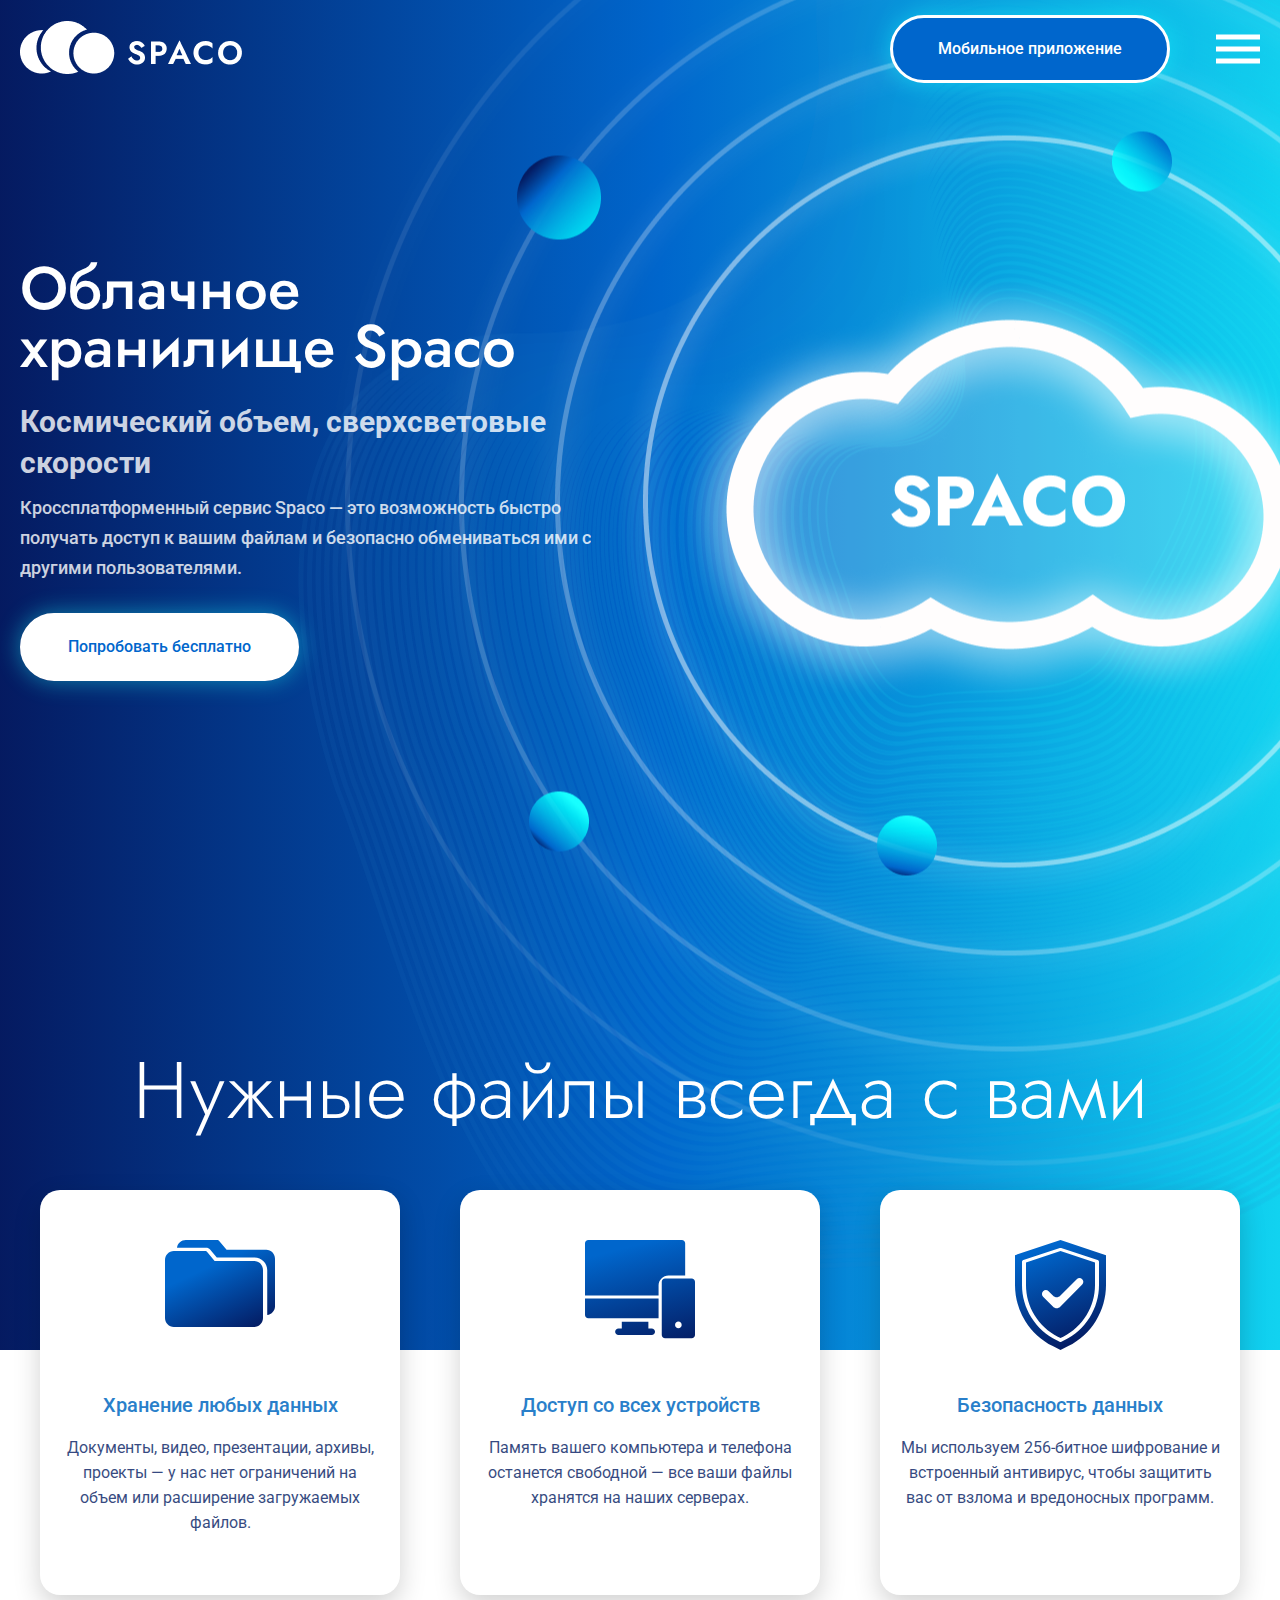
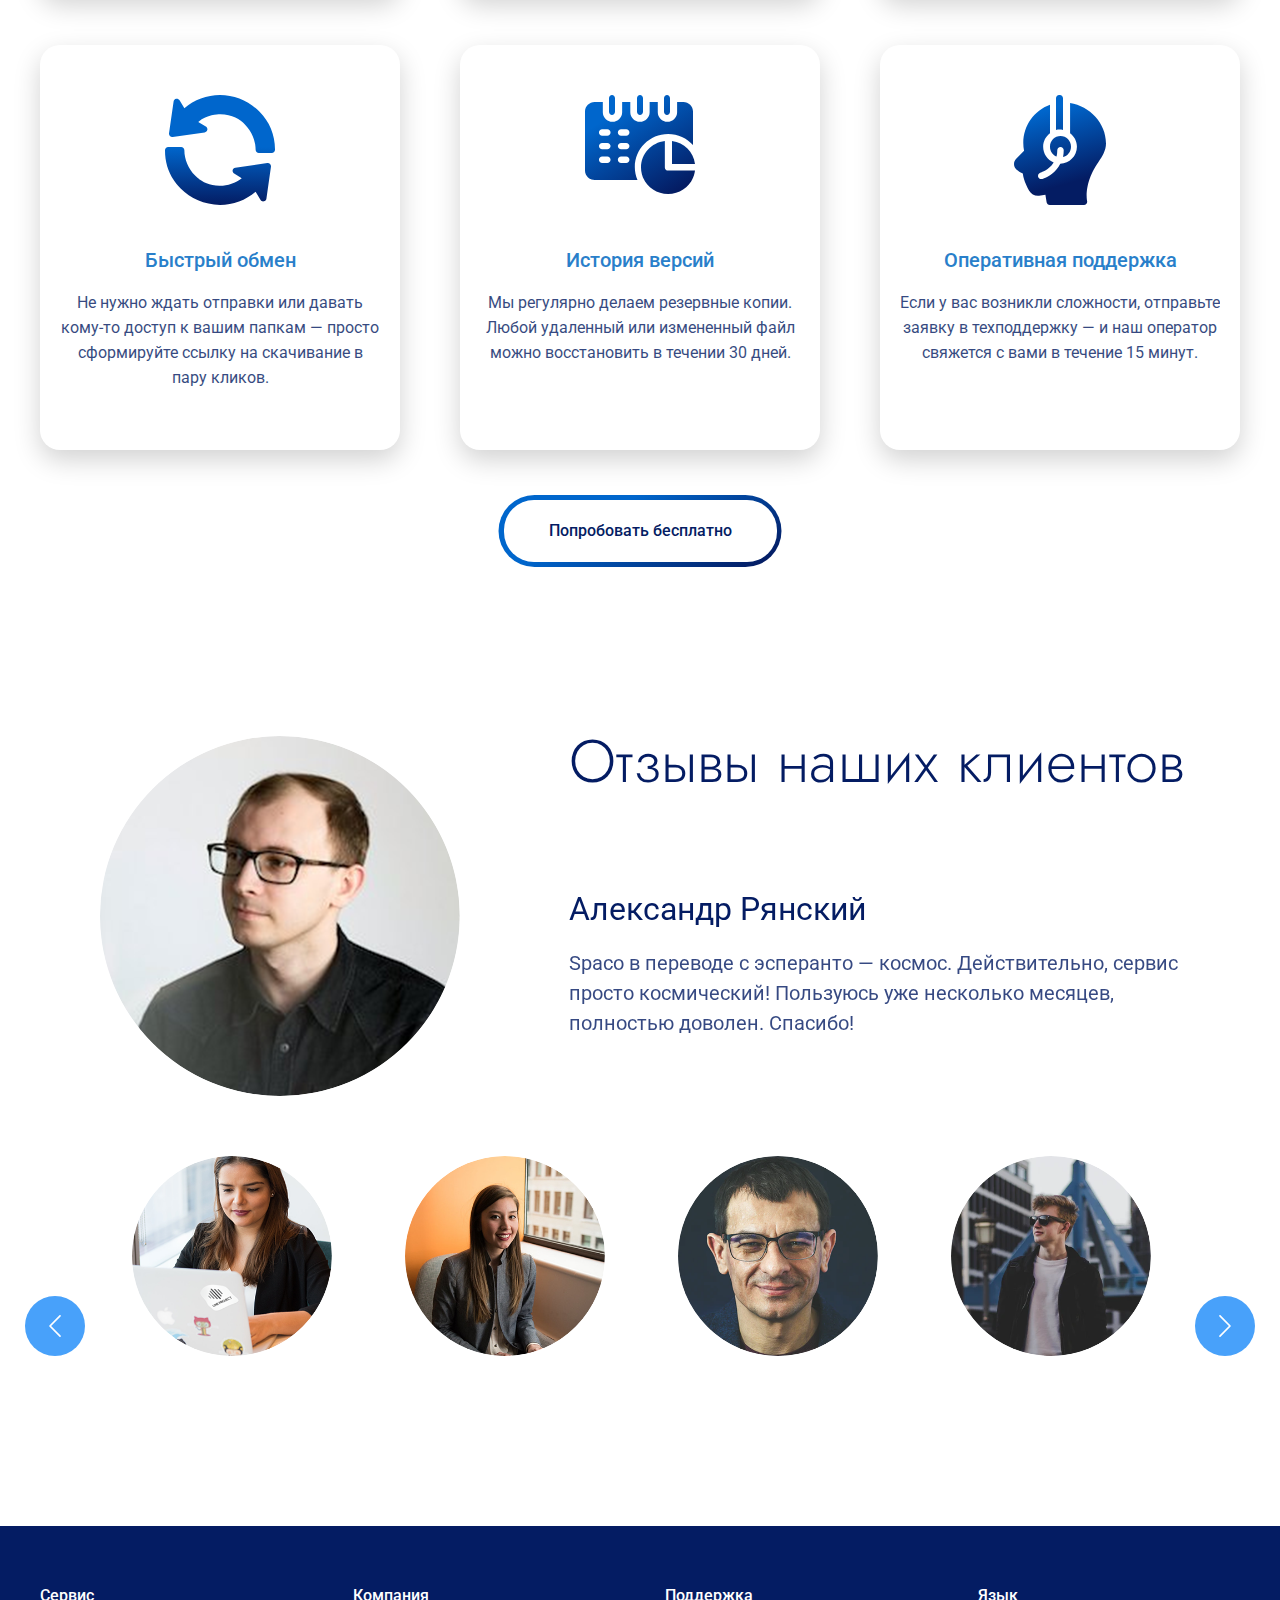
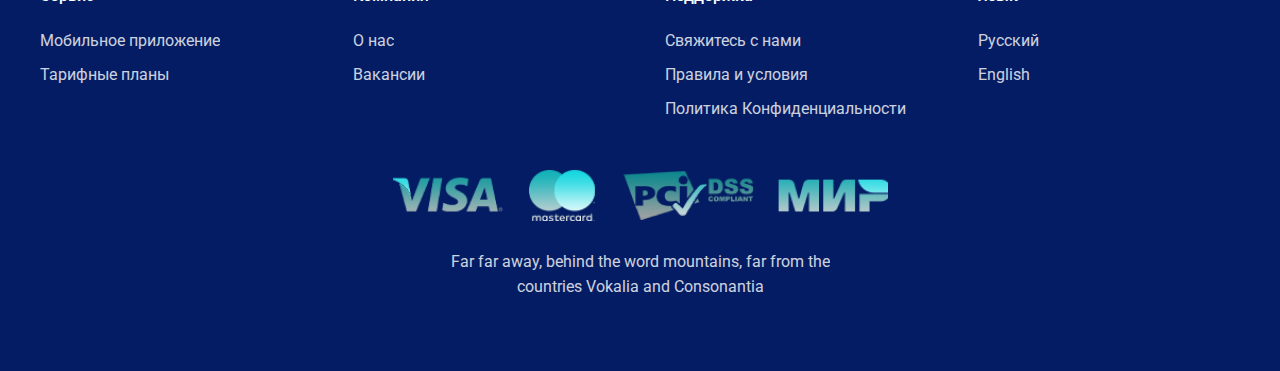
==== commit 28371848: "fixed rates" ====
--- a/index.html
+++ b/index.html
@@ -13,15 +13,15 @@
 </html>
 <body>
   <header>
-    <section class="nav">
+    <section class="nav nav_bg">
       <div class="box">
         <div class="nav_wrap">
           <div class="nav_logo"><img src="img/nav_logo.png"/></div>
           <div class="nav_wrap_menu">
-            <div class="nav_menu"><a href="#">О нас</a><a href="#">Тарифы</a><a href="#">Вакансии</a><a href="#">Поддержка</a>
+            <div class="nav_menu"><a class="nav_link" href="index.html">О нас</a><a class="nav_link" href="rates.html">Тарифы</a><a class="nav_link" href="vacancy.html">Вакансии</a><a class="nav_link" href="support.html">Поддержка</a>
             </div>
             <div class="nav_aside">
-              <div class="nav_button"><a href="#">Мобильное приложение</a></div>
+              <div class="nav_button"><a href="of_Spaco.html">Мобильное приложение</a></div>
               <div class="nav_login"><span><a href="#">Регистрация</a><span>|</span><a href="#">Вход</a></span></div>
             </div>
           </div>
@@ -29,8 +29,8 @@
         </div>
       </div>
       <div class="burger_menu">
-        <div class="burger_menu_wrap"><a class="burger_link" href="#">О нас</a><a class="burger_link" href="#">Тарифы</a><a class="burger_link" href="#">Вакансии</a><a class="burger_link" href="#">Поддержка</a><a class="burger_link" href="#">Регистрация</a><a class="burger_link" href="#">Вход</a>
-          <div class="burger_menu--button"><a class="burger_link" href="#">Мобильное приложение</a></div>
+        <div class="burger_menu_wrap"><a class="burger_link" href="index.html">О нас</a><a class="burger_link" href="rates.html">Тарифы</a><a class="burger_link" href="vacancy.html">Вакансии</a><a class="burger_link" href="support.html">Поддержка</a><a class="burger_link" href="#">Регистрация</a><a class="burger_link" href="#">Вход</a>
+          <div class="burger_menu--button"><a class="burger_link" href="of_Spaco.html">Мобильное приложение</a></div>
         </div>
       </div>
     </section>
--- a/css/main.css
+++ b/css/main.css
@@ -1 +1 @@
-@charset "UTF-8";a,abbr,acronym,address,applet,article,aside,audio,b,big,blockquote,body,canvas,caption,center,cite,code,dd,del,details,dfn,div,dl,dt,em,embed,fieldset,figcaption,figure,footer,form,h1,h2,h3,h4,h5,h6,header,hgroup,html,i,iframe,img,ins,kbd,label,legend,li,mark,menu,nav,object,ol,output,p,pre,q,ruby,s,samp,section,small,span,strike,strong,sub,summary,sup,table,tbody,td,tfoot,th,thead,time,tr,tt,u,ul,var,video{margin:0;padding:0;border:0;font-size:100%;font:inherit;vertical-align:baseline;box-sizing:border-box}article,aside,details,figcaption,figure,footer,header,hgroup,menu,nav,section{display:block}body{line-height:1}ol,ul{list-style-image:url([data-uri])}blockquote,q{quotes:none}blockquote:after,blockquote:before,q:after,q:before{content:'';content:none}table{border-collapse:collapse;border-spacing:0}.nav_active{max-height:100%;height:100%;overflow:auto}.nav{position:fixed;top:0;left:0;right:0;z-index:1000;min-height:100px;max-width:100%;width:100%}.nav_wrap{display:flex;flex-wrap:wrap;align-items:center;padding:15px 0}.nav_logo{padding:0 25px 0 0}.nav_wrap_menu{font-family:Roboto,sans-serif;display:flex;justify-content:space-between;flex-wrap:wrap;align-items:center;flex-grow:1}.nav_menu{display:flex;flex-wrap:wrap;padding:0 10px}.nav_menu a{padding:25px 50px;display:block;font-size:18px;line-height:19px;font-weight:500;color:#fff;text-decoration:none;border-bottom:2px solid rgba(255,255,255,0)}.nav_menu a:hover{border-bottom:2px solid #fff}.nav_aside{display:flex;align-items:center;flex-wrap:wrap}.nav .hidden_button{display:none}.nav_button{padding:0 40px 0 5px}.nav_button a{padding:23px 45px;border-radius:50px;text-decoration:none;font-size:16px;line-height:16px;font-weight:500;border:3px solid #fff;box-sizing:border-box;box-shadow:0 0 23px rgba(24,255,255,.44);color:#fff;background:#06c;transition:.4s;display:block}.nav_button a:hover{background:#fff;color:#06c}.nav_button a:active,.nav_button a:focus{background:#9aafd0;box-shadow:0 0 23px rgba(24,255,255,.44);border-color:#9aafd0;color:#06c}.nav_login{font-family:Roboto,sans-serif;color:#fff}.nav_login span a{font-family:Roboto,sans-serif;font-weight:500;font-size:16px;line-height:19px;color:#fff;text-decoration:none;padding:0 6px}.nav_login span a:hover{text-decoration:underline}.burger{position:relative;height:44px;width:50px;padding:2px 0 2px 6px;display:none}.burger_button{position:relative;display:block;width:100%;height:100%;cursor:pointer}.burger_line{top:50%;left:50%;transform:translate(-50%,-50%)}.burger_line::after{content:'';top:12px}.burger_line::before{content:'';top:-12px}.burger_line,.burger_line::after,.burger_line::before{width:100%;height:5px;background:#fff;position:absolute}.burger_button--active .burger_line{background-color:transparent}.burger_button--active .burger_line::before{transform:rotate(45deg);top:0}.burger_button--active .burger_line::after{transform:rotate(-45deg);top:0}.burger_menu{background-color:#06c;display:none}.burger_menu_wrap{display:flex;flex-direction:column;padding:30px 0 50px 0}.burger_menu_wrap a{padding:25px 0;max-width:100%;width:100%;text-align:center;font-size:18px;line-height:19px;font-weight:500;color:#fff;text-decoration:none;border-bottom:2px solid rgba(255,255,255,0)}.burger_menu_wrap a:hover{border-bottom:2px solid #fff}.burger_menu--button{text-align:center;display:none;padding-top:20px}.burger_menu--button a{padding:23px 15px;max-width:270px;width:100%;border-radius:50px;text-decoration:none;background:#06c;font-size:16px;line-height:16px;font-weight:500;border:3px solid #fff;box-sizing:border-box;box-shadow:0 0 23px rgba(24,255,255,.44);color:#fff;transition:.4s;display:inline-block}.burger_menu--button a:hover{background-color:#fff;color:#06c}.burger_menu--button a:active,.burger_menu--button a:focus{background:#9aafd0;box-shadow:0 0 23px rgba(24,255,255,.44);border-color:#9aafd0;color:#06c}*{margin:0;padding:0;box-sizing:border-box}.box{max-width:1640px;width:100%;padding:0 20px;margin:0 auto}.container{max-width:1380px;width:100%;padding:0 15px;margin:0 auto}main{overflow:hidden}.banner{min-height:1000px;position:relative;padding-top:100px}.banner_logo{margin-top:30px;margin-left:360px}.banner_logo,.banner_logo_ipad,.banner_logo_mobile{position:absolute;top:50%;left:50%;transform:translate(-50%,-50%);z-index:-1}.banner_logo_ipad{display:none;width:1150px;margin-top:-210px}.banner_logo_mobile{display:none;width:1400px;margin-top:-780px;margin-left:-30px}.banner:before{content:"";max-width:100%;position:absolute;width:100%;top:0;left:0;right:0;bottom:-350px;z-index:-2;background:linear-gradient(to left,#18ffff -19.73%,#06c 48.41%,#060644 113.77%)}.banner_content{margin-top:150px;padding:10px 10px 10px 0;max-width:590px;width:100%}.banner_title{margin-bottom:25px}.banner_title h2{font-family:Jost,sans-serif;font-weight:500;font-size:60px;line-height:58px;color:#fff}.banner_text{font-family:Roboto,sans-serif;color:#fff;margin-bottom:30px}.banner_text h4{font-weight:700;font-size:30px;line-height:41px;mix-blend-mode:normal;opacity:.8;margin-bottom:10px}.banner_text p{font-weight:500;font-size:18px;line-height:30px;mix-blend-mode:normal;opacity:.8;margin:7px 0}.of_banner{min-height:1500px;position:relative;padding-top:100px;background:linear-gradient(to left,#18ffff -19.73%,#06c 48.41%,#060644 113.77%)}.of_banner_logo{margin-top:-325px;margin-left:360px}.of_banner_logo,.of_banner_logo_ipad,.of_banner_logo_mobile{position:absolute;left:50%;transform:translate(-50%,0);z-index:0}.of_banner_logo_ipad{display:none;width:1150px;margin-top:-430px}.of_banner_logo_mobile{display:none;width:1400px;margin-top:-880px;margin-left:-30px}.of_banner_content{margin-top:225px;padding:10px 10px 10px 0;max-width:590px;width:100%;position:relative;z-index:2}.of_banner_title{margin-bottom:40px}.of_banner_title h2{font-family:Jost,sans-serif;font-weight:500;font-size:60px;line-height:58px;color:#fff}.of_banner_text{font-family:Roboto,sans-serif;color:#fff;margin-bottom:30px}.of_banner_text h4{font-weight:700;font-size:30px;line-height:41px;mix-blend-mode:normal;opacity:.8;margin-bottom:10px}.of_banner_text p{font-weight:500;font-size:18px;line-height:30px;mix-blend-mode:normal;opacity:.8;margin:7px 0}.of_banner_methods{max-width:775px;position:relative;z-index:2;padding:20px 0;flex-wrap:wrap;justify-content:space-between;width:100%;display:flex}.of_banner_method{max-width:226px;width:100%;height:auto}.of_banner_method a{width:100%;height:100%;display:inline-block}.of_banner_method img{width:100%;height:100%;-o-object-fit:contain;object-fit:contain}.of_banner_article{position:relative;z-index:2;padding:200px 0 50px 0}.of_banner_cards{display:flex;flex-wrap:wrap;justify-content:space-between;align-items:stretch}.of_banner_card-wrap{padding:0 25px;margin-bottom:50px}.of_banner_card{width:360px;background:#fff;box-shadow:0 10px 27px rgba(0,0,0,.18);border-radius:20px;height:100%}.of_banner .of_card{padding:90px 60px}.of_banner .of_card_img{width:150px;height:110px;margin:0 auto;margin-bottom:40px}.of_banner .of_card_img img{width:100%;height:100%;-o-object-fit:contain;object-fit:contain}.of_banner .of_card_text{text-align:center}.of_banner .of_card_text a{font-family:Roboto,sans-serif;font-weight:500;font-size:20px;line-height:30px;color:#297fca;text-decoration:none;margin-bottom:15px;display:inline-block}.of_banner_article--title{padding:0 25px;text-align:center;margin-bottom:60px}.of_banner_article--title h1{font-family:Jost,sans-serif;font-weight:300;font-size:80px;line-height:80px;color:#fff}.of_banner_wrap-arrow{display:flex;align-items:center;margin-bottom:50px}.of_banner_wrap-arrow:last-child{display:none}.of_banner_arrow{width:30px;height:60px}.vacancy_content{max-width:680px;width:100%}.vacancy_banner_article--title{padding:0 25px;text-align:center;margin-bottom:60px}.vacancy_banner_article--title h1{font-family:Jost,sans-serif;font-weight:300;font-size:80px;line-height:80px;color:#fff}.vacancy_banner_cards{display:flex;flex-wrap:wrap;justify-content:center;align-items:stretch}.vacancy_banner_card-wrap{padding:0 20px;margin-bottom:50px}.vacancy_banner_card{width:360px;background:#fff;box-shadow:0 10px 27px rgba(0,0,0,.18);border-radius:20px;height:100%}.vacancy_banner_join{padding:50px 50px 100px 50px;text-align:center;color:#fff}.vacancy_banner_join-text h1{font-size:60px;line-height:60px;font-family:Jost;font-weight:500;margin-bottom:20px}.vacancy_banner_join-text p{font-size:30px;line-height:41px;font-weight:700;opacity:.8;font-family:Roboto;margin-bottom:35px}.vacancy_card{padding:50px 30px 55px 30px}.vacancy_card_title{text-align:center;padding:0 10px}.vacancy_card_title a{font-family:Roboto,sans-serif;font-weight:500;font-size:20px;line-height:30px;min-height:55px;color:#297fca;text-decoration:none;margin-bottom:15px;display:inline-block}.vacancy_card_text p{font-size:16px;line-height:25px;opacity:.8;color:#041c63;font-family:Roboto}.support_banner_logo{margin-top:-286px;margin-left:360px}.support_banner_logo,.support_logo_ipad,.support_logo_mobile{position:absolute;left:50%;transform:translate(-50%,0);z-index:0}.support_logo_ipad{display:none;width:1050px;margin-top:-350px}.support_logo_mobile{display:none;width:1400px;margin-top:-880px;margin-left:-30px}.support_content{margin-top:225px;padding:10px 10px 10px 0;max-width:870px;width:100%;position:relative;z-index:2}.support_title{margin-bottom:40px}.support_title h2{font-family:Jost,sans-serif;font-weight:500;font-size:60px;line-height:60px;color:#fff}.support_wrap-cards{padding:170px 75px 100px 75px;position:relative;z-index:2}.support_card{display:flex;align-items:center;padding:70px 60px;background:#fff;box-shadow:0 10px 27px rgba(0,0,0,.18);border-radius:10px;margin-bottom:50px}.support_card-text{padding-left:25px}.support_card-text p{font-size:30px;line-height:41px;color:#041c63}.support_card_wrap-img{display:flex;align-items:center;padding-right:25px}.support_card-img{width:110px;height:110px}.support_card-img img{max-width:100%;width:100%;height:100%;-o-object-fit:contain;object-fit:contain}.support_aside{padding:90px 0 170px 0}.support_aside-button,.support_aside-contact,.support_aside-title{text-align:center;padding:20px 150px;color:#041c63;font-family:Roboto}.support_aside-title{margin-bottom:30px}.support_aside-title h4{font-size:30px;line-height:41px;font-weight:700}.support_aside-contact{margin-bottom:20px}.support_aside-contact p{font-size:30px;line-height:41px;font-weight:700;opacity:.8;margin-bottom:15px}.support_aside-contact a{font-size:66.1765px;line-height:61px;font-weight:700;color:#041c63;text-decoration:none;background-image:linear-gradient(to bottom,#041c63 75%,transparent 75%);background-position:0 1.04em;background-repeat:no-repeat;background-size:100% 5px}.rates_aside{padding:80px 0;background:linear-gradient(to left,#18ffff -19.73%,#06c 48.41%,#060644 113.77%)}.rates_aside-button,.rates_aside-title{padding:10px 100px;text-align:center}.rates_aside-title{font-size:60px;line-height:60px;font-family:Jost;color:#fff;margin-bottom:25px}.rates_slider{padding-top:30px;align-items:flex-start;padding-bottom:40px;display:flex}.rates_slider-wrap{width:100%;position:relative}.rates_slider button{display:none!important}.rates_points-wrap{padding:150px 0 40px 0;position:relative;min-width:372px;overflow:hidden}.rates_points-title-mobile{padding:40px 10px 10px 20px;display:none}.rates_points-title-mobile h4{font-family:Jost;font-weight:500;font-size:35px;line-height:35px;color:#fff;margin-bottom:10px}.rates_points-title-mobile p{font-family:Roboto;font-weight:700;font-size:25px;line-height:30px;color:#fff;opacity:.8}.rates_points-title{display:none;padding:10px 0}.rates_points-title h4{font-family:Jost;font-weight:500;font-size:60px;line-height:58px;color:#fff}.rates_points-title p{font-family:Roboto;font-weight:500;font-size:30px;line-height:80px;color:#fff;opacity:.8}.rates_point{padding-left:15px}.rates_point p{font-size:18px;line-height:56px;opacity:.8;font-family:Roboto;color:#fff}.rates_point:nth-child(2n+1){background:rgba(4,28,99,.2)}.rates_tariff-wrap{padding:0 10px;position:relative}.rates_tariff-wrap:hover .b_popup-wrap{display:block}.rates_tariff_points{margin-bottom:20px}.rates_tariff{min-width:225px;padding:20px 0 35px 0;background:linear-gradient(0deg,#fff,#fff),linear-gradient(329.31deg,#041c63 5.49%,#06c 65.66%);box-shadow:0 10px 27px rgba(0,0,0,.18);border-radius:20px;position:relative;height:100%}.rates_tariff-title{text-align:center;padding:0 15px;margin-bottom:20px}.rates_tariff-title h5{font-family:Jost;font-weight:500;font-size:30px;line-height:58px;color:#041c63}.rates_tariff_price{width:190px;height:190px;background:linear-gradient(329.31deg,#041c63 5.49%,#06c 65.66%);border-radius:50% 50%;margin:0 auto 20px}.rates_tariff_price-wrap{max-width:100%;width:100%;height:100%;display:flex;flex-direction:column;align-items:center;justify-content:center}.rates_tariff_price--currency p{font-family:Roboto;font-weight:700;font-size:20px;line-height:41px;color:#fff}.rates_tariff_price--cost p{font-family:Jost;font-weight:500;font-size:60px;line-height:60px;color:#fff}.rates_tariff_price--time p{font-family:Roboto;font-weight:400;font-size:20px;line-height:41px;opacity:.7;color:#fff}.rates_tariff_points-title{text-align:center}.rates_tariff_points-title p{font-family:Roboto;font-weight:700;font-size:30px;line-height:56px;color:#041c63}.rates_tariff_point{height:56px;display:flex;align-items:center;justify-content:center}.rates_tariff_point:nth-child(2n+1){background:rgba(196,196,196,.2)}.rates_tariff_button{text-align:center}.rates_tariff_button a{display:inline-block;position:relative;z-index:2;padding:23px 60px;border-radius:50px;text-decoration:none;color:#fff;font-size:16px;line-height:16px;font-weight:500;background-color:#fff;text-align:center;font-family:Roboto,sans-serif;transition:.4s}.rates_tariff_button a:before{content:"";position:absolute;z-index:-1;top:50%;left:50%;transform:translate(-50%,-50%);width:100%;height:100%;padding:5px;border-radius:50px;background:linear-gradient(329.31deg,#041c63 5.49%,#06c 65.66%)}.rates_tariff_button a:active,.rates_tariff_button a:focus,.rates_tariff_button a:hover{background:0 0;color:#fff}.rates_tariff_button a:active:before,.rates_tariff_button a:focus:before{background:#041c63}.b_popup-wrap{display:none;top:-100px;left:-250px;position:absolute;max-width:395px;min-width:395px;width:100%;height:150px;background:#fff;opacity:.9;border:1px solid red;box-sizing:border-box;border-radius:20px;padding:25px 30px;z-index:3}.b_popup-wrap:before{border:40px solid transparent;border-bottom-color:red;position:absolute;top:100%;right:40px;transform:rotate(180deg);content:''}.b_popup-wrap:after{border:38px solid transparent;border-bottom-color:#fff;position:absolute;top:100%;transform:rotate(180deg);right:42px;content:''}.b_popup-wrap p{font-family:Roboto;font-weight:400;font-size:18px;line-height:30px;display:flex;height:100%;align-items:center;text-align:center;color:red}.article{padding-top:50px;padding-bottom:30px}.article_title{padding:0 25px;text-align:center;margin-bottom:60px}.article_title h1{font-family:Jost,sans-serif;font-weight:300;font-size:80px;line-height:80px;color:#fff}.article_cards{display:flex;flex-wrap:wrap;justify-content:space-between;align-items:stretch}.article_card-wrap{padding:0 25px;margin-bottom:50px}.article_card{width:360px;background:#fff;box-shadow:0 10px 27px rgba(0,0,0,.18);border-radius:20px;height:100%}.article_button{text-align:center}.card{padding:50px 20px 60px 20px}.card_img{width:110px;height:110px;margin:0 auto;margin-bottom:40px}.card_img img{width:100%;max-height:100%;height:auto;-o-object-fit:contain;object-fit:contain}.card_text{text-align:center}.card_text a{font-family:Roboto,sans-serif;font-weight:500;font-size:20px;line-height:30px;color:#297fca;text-decoration:none;margin-bottom:15px;display:inline-block}.card_text p{font-family:Roboto,sans-serif;font-weight:400;font-size:16px;line-height:25px;color:#041c63;mix-blend-mode:normal;opacity:.8}.footer{background:#041c63;min-height:445px;padding:60px 0}.footer_nav{display:flex;justify-content:space-between}.footer_col{padding:0 25px;max-width:25%;width:100%;margin-bottom:40px}.footer_col--link>a,.footer_col--title>a{font-family:Roboto;color:#fff;font-size:16px;text-decoration:none;display:block}.footer_col--title{margin-bottom:23px}.footer_col--title a{line-height:19px;font-weight:500}.footer_col--title a:hover{text-decoration:underline}.footer_col--link a{margin:9px 0;line-height:25px;mix-blend-mode:normal;opacity:.8;font-weight:400}.footer_col--link a:hover{text-decoration:underline}.footer_text{padding:0 25px;text-align:center}.footer_text p{font-size:16px;line-height:25px;font-family:Roboto,sans-serif;opacity:.8;color:#fff;font-weight:400;max-width:400px;width:100%;margin:0 auto}.footer_logo{max-width:495px;width:100%;margin:0 auto;margin-bottom:25px}.footer_logo img{max-width:100%;width:100%;-o-object-fit:cover;object-fit:cover}.slick-slider{position:relative;display:block;box-sizing:border-box;-webkit-touch-callout:none;-webkit-user-select:none;-ms-user-select:none;user-select:none;touch-action:pan-y;-webkit-tap-highlight-color:transparent}.slick-list{position:relative;overflow:hidden;display:block;margin:0;padding:0}.slick-list:focus{outline:0}.slick-list.dragging{cursor:pointer;cursor:hand}.slick-slider .slick-list,.slick-slider .slick-track{transform:translate3d(0,0,0)}.slick-track{position:relative;left:0;top:0;display:block;margin-left:auto;margin-right:auto}.slick-track:after,.slick-track:before{content:"";display:table}.slick-track:after{clear:both}.slick-loading .slick-track{visibility:hidden}.slick-slide{float:left;height:100%;min-height:1px;display:none}[dir=rtl] .slick-slide{float:right}.slick-slide img{display:block}.slick-slide.slick-loading img{display:none}.slick-slide.dragging img{pointer-events:none}.slick-initialized .slick-slide{display:block}.slick-loading .slick-slide{visibility:hidden}.slick-vertical .slick-slide{display:block;height:auto;border:1px solid transparent}.slick-arrow.slick-hidden{display:none}.slick-next,.slick-prev{font-size:0;line-height:0;position:absolute;bottom:0;display:block;width:88px;height:88px;padding:0;cursor:pointer;color:transparent;border:none;outline:0;background:0 0;z-index:200}.slick-next:focus,.slick-next:hover,.slick-prev:focus,.slick-prev:hover{color:transparent;outline:0;background:0 0}.slick-next:focus:before,.slick-next:hover:before,.slick-prev:focus:before,.slick-prev:hover:before{opacity:1}.slick-next.slick-disabled:before,.slick-prev.slick-disabled:before{opacity:.25}.slick-next:before,.slick-prev:before{content:'';display:block;width:100%;height:100%;background-color:#0b82f9;border-radius:50%;opacity:.75;background-image:url(../img/slider_icon.svg);background-repeat:no-repeat;background-position:center}.slick-prev{left:-110px}.slick-prev:before{transform:scale(-1,1)}.slick-next{right:-110px}.slick-dotted.slick-slider{margin-bottom:30px}.slick-dots{position:absolute;bottom:-25px;display:block;width:100%;padding:0;margin:0;list-style:none;text-align:center}.slick-dots li{position:relative;display:inline-block;width:20px;height:20px;margin:0 5px;padding:0;cursor:pointer}.slick-dots li button{font-size:0;line-height:0;display:block;width:20px;height:20px;padding:5px;cursor:pointer;color:transparent;border:0;outline:0;background:0 0}.slick-dots li button:focus,.slick-dots li button:hover{outline:0}.slick-dots li button:focus:before,.slick-dots li button:hover:before{opacity:1}.slick-dots li button:before{font-family:slick;font-size:6px;line-height:20px;position:absolute;top:0;left:0;width:20px;height:20px;content:'•';text-align:center;opacity:.25;color:#000;-webkit-font-smoothing:antialiased;-moz-osx-font-smoothing:grayscale}.slick-dots li.slick-active button:before{opacity:.75;color:#000}.reviews{overflow:hidden}.reviews__container{max-width:1630px;width:100%;padding-left:25px;padding-right:25px;margin:0 auto}.reviews__content{width:100%;padding-top:144px;padding-bottom:170px;margin-left:auto}.reviews__title{font-family:Jost,sans-serif;font-weight:300;font-size:80px;line-height:.87;color:#041c63;margin-left:544px;min-height:154px;margin-right:225px;padding-bottom:55px}.reviews-slider img{width:100%;height:100%;-o-object-fit:cover;object-fit:cover;-o-object-position:center;object-position:center}.reviews-slider .slick-slide:focus{outline:0}.reviews-slider1{font-family:Roboto,sans-serif;margin-left:544px;margin-right:225px;min-height:260px;padding-bottom:20px}.reviews-slider1__title{font-size:32px;line-height:1.19;color:#041c63;padding-bottom:20px}.reviews-slider1__text{font-size:20px;line-height:1.5;color:rgba(4,28,99,.8)}.reviews-slider2__img-block{width:200px;height:200px;border-radius:50%;overflow:hidden;flex-shrink:0}.reviews-slider2__slide{display:flex!important;justify-content:center}.reviews-slider2 .slick-slide.slick-current.slick-active{max-width:0!important;opacity:0!important}.reviews-slider-wrap{position:relative;padding:0 113px}.reviews-current-slide{position:absolute;left:75px;top:-420px;z-index:200;-webkit-user-select:none;-ms-user-select:none;user-select:none}.reviews-current-slide__img-block{width:360px;height:360px;border-radius:50%;overflow:hidden}.reviews-current-slide.active{animation-duration:.5s;animation-name:slide-animation}@keyframes slide-animation{0%{transform:translate(0,340px) scale(.55)}1%{transform:translate(0,340px) scale(.55)}100%{transform:translate(0,0) scale(1);opacity:1}}.ps{overflow:hidden!important;overflow-anchor:none;-ms-overflow-style:none;touch-action:auto;-ms-touch-action:auto}.ps__rail-x{display:none;opacity:0;transition:background-color .2s linear,opacity .2s linear;-webkit-transition:background-color .2s linear,opacity .2s linear;height:15px;bottom:0;position:absolute}.ps__rail-y{display:none;opacity:0;transition:background-color .2s linear,opacity .2s linear;-webkit-transition:background-color .2s linear,opacity .2s linear;width:15px;right:0;position:absolute}.ps--active-x>.ps__rail-x,.ps--active-y>.ps__rail-y{display:block;background-color:transparent}.ps--focus>.ps__rail-x,.ps--focus>.ps__rail-y,.ps--scrolling-x>.ps__rail-x,.ps--scrolling-y>.ps__rail-y,.ps:hover>.ps__rail-x,.ps:hover>.ps__rail-y{opacity:.6}.ps .ps__rail-x.ps--clicking,.ps .ps__rail-x:focus,.ps .ps__rail-x:hover,.ps .ps__rail-y.ps--clicking,.ps .ps__rail-y:focus,.ps .ps__rail-y:hover{background-color:#eee;opacity:.9}.ps__thumb-x{background-color:#aaa;border-radius:6px;transition:background-color .2s linear,height .2s ease-in-out;-webkit-transition:background-color .2s linear,height .2s ease-in-out;height:6px;bottom:2px;position:absolute}.ps__thumb-y{background-color:#aaa;border-radius:6px;transition:background-color .2s linear,width .2s ease-in-out;-webkit-transition:background-color .2s linear,width .2s ease-in-out;width:6px;right:2px;position:absolute}.ps__rail-x.ps--clicking .ps__thumb-x,.ps__rail-x:focus>.ps__thumb-x,.ps__rail-x:hover>.ps__thumb-x{background-color:#999;height:11px}.ps__rail-y.ps--clicking .ps__thumb-y,.ps__rail-y:focus>.ps__thumb-y,.ps__rail-y:hover>.ps__thumb-y{background-color:#999;width:11px}@supports (-ms-overflow-style:none){.ps{overflow:auto!important}}.ps .ps__rail-x.ps--clicking,.ps .ps__rail-x:focus,.ps .ps__rail-x:hover,.ps .ps__rail-y.ps--clicking,.ps .ps__rail-y:focus,.ps .ps__rail-y:hover{opacity:.2}.ps__thumb-x{opacity:.8}.button_one{display:inline-block;padding:23px 45px;background:linear-gradient(0deg,#fff,#fff),linear-gradient(275.58deg,#06c 7.4%,#18ffff 88.7%);box-shadow:0 0 23px rgba(24,255,255,.44);border-radius:50px;border:3px solid #fff;text-decoration:none;color:#06c;font-size:16px;line-height:16px;font-weight:500;text-align:center;font-family:Roboto,sans-serif;transition:.4s}.button_one:hover{box-shadow:0 0 39px rgba(24,255,255,.8)}.button_one:active,.button_one:focus{background:#9aafd0;box-shadow:0 0 23px rgba(24,255,255,.44);border-color:#9aafd0}.button_two{display:inline-block;position:relative;padding:23px 45px;border-radius:50px;text-decoration:none;color:#041c63;font-size:16px;line-height:16px;font-weight:500;background:#fff;text-align:center;font-family:Roboto,sans-serif;transition:.4s}.button_two:before{content:"";position:absolute;z-index:-1;top:50%;left:50%;transform:translate(-50%,-50%);width:100%;height:100%;padding:5px;border-radius:50px;background:linear-gradient(329.31deg,#041c63 5.49%,#06c 65.66%)}.button_two:active,.button_two:focus,.button_two:hover{background:0 0;color:#fff}.button_two:active:before,.button_two:focus:before{background:#041c63}.button_template{display:inline-block;padding:23px 36px;min-width:272px;height:auto;background:linear-gradient(0deg,#fff,#fff),linear-gradient(275.58deg,#06c 7.4%,#18ffff 88.7%);box-shadow:0 0 23px rgba(24,255,255,.44);border-radius:50px;border:3px solid #fff;text-decoration:none;color:#06c;font-size:16px;line-height:16px;font-weight:500;text-align:center;font-family:Roboto,sans-serif;transition:.4s}.button_template:hover{box-shadow:0 0 39px rgba(24,255,255,.8)}.button_template:active,.button_template:focus{background:#9aafd0;box-shadow:0 0 23px rgba(24,255,255,.44);border-color:#9aafd0}.button_template_two{display:inline-block;position:relative;padding:23px 36px;min-width:272px;border-radius:50px;text-decoration:none;color:#041c63;font-size:16px;line-height:16px;font-weight:500;background:#fff;text-align:center;font-family:Roboto,sans-serif;transition:.4s}.button_template_two:before{content:"";position:absolute;z-index:-1;top:50%;left:50%;transform:translate(-50%,-50%);width:100%;height:100%;padding:5px;border-radius:50px;background:linear-gradient(329.31deg,#041c63 5.49%,#06c 65.66%)}.button_template_two:active,.button_template_two:focus,.button_template_two:hover{background:0 0;color:#fff}.button_template_two:active:before,.button_template_two:focus:before{background:#041c63}body{font-family:Arial,Helvetica,sans-serif;font-size:20px}.fico{display:inline-block;font-size:3rem}.fico::before{display:block}@media screen and (max-width:1630px){.reviews__title{margin-right:100px}.reviews-slider1{margin-right:100px}}@media (max-width:1490px){.burger{display:block}.nav_aside{margin-left:auto}.nav_menu{display:none}.nav_login{display:none}}@media screen and (max-width:1350px){.slick-next,.slick-prev{width:60px;height:60px}.slick-next:before,.slick-prev:before{background-size:12px 22px}.slick-prev{left:-70px}.slick-next{right:-70px}.reviews__title{margin-right:50px;font-size:60px}.reviews-slider1{margin-right:50px}.reviews-slider-wrap{padding:0 70px}}@media (max-width:1320px){.of_banner_wrap-arrow{display:none}}@media (max-width:1260px){.banner_logo{width:1050px;margin-top:-100px;margin-left:260px}.container{max-width:766px;width:100%;padding:0 8px}.article{padding-top:20px}.article_title{max-width:520px;width:100%;margin:0 auto 60px}.article_title h1{font-size:60px;line-height:60px}.article_card,.of_banner_card{width:335px}.article_card-wrap,.of_banner_card-wrap{padding:0 20px}.article_cards,.of_banner_cards{justify-content:center}.article_article--title,.of_banner_article--title{max-width:520px;width:100%;margin:0 auto 60px}.article_article--title h1,.of_banner_article--title h1{font-size:60px;line-height:60px}.vacancy_banner_article--title{max-width:800px;width:100%;margin:0 auto 60px}.vacancy_banner_article--title h1{font-size:60px;line-height:60px}.support_wrap-cards{padding:120px 20px 80px 20px}.support_card{padding:50px 40px}.support_aside-button,.support_aside-contact,.support_aside-title{padding:20px 20px}.rates_aside-button,.rates_aside-title{padding:10px 20px}.rates_aside-title{font-size:47px;line-height:55px}.footer_nav{width:100%;flex-wrap:wrap;margin:0 auto}.footer_col{max-width:50%;width:100%;padding:0 20px}}@media screen and (max-width:1140px){.slick-prev{left:calc(50% - 70px)}.slick-next{right:calc(50% - 70px)}.reviews__container{width:100%;padding:0}.reviews__content{padding-top:70px;padding-bottom:50px;display:flex;flex-direction:column}.reviews__title{width:320px!important;padding-left:15px;padding-right:15px;margin:0 auto;min-height:1px;padding-bottom:25px;font-size:35px;line-height:1;text-align:center;order:1}.reviews-slider1{margin-left:0;margin-right:0;min-height:1px;padding-bottom:80px;order:3}.reviews-slider1__slide{width:320px!important;padding-left:15px;padding-right:15px;margin:0 auto;display:block!important}.reviews-slider1__title{font-size:25px;line-height:1.52;text-align:center}.reviews-slider2__img-block{width:170px;height:170px}.reviews-slider2__slide{width:320px!important;padding-left:15px;padding-right:15px;margin:0 auto}.reviews-slider2 .slick-slide.slick-current.slick-active{max-width:none!important;opacity:1!important}.reviews-slider-wrap{padding:0 0 22px;order:2}.reviews-current-slide{display:none}}@media (max-width:991px){.banner_logo{display:none}.banner_logo_ipad{display:block}.banner_content{margin-top:350px}.of_banner_logo{display:none}.of_banner_logo_ipad{display:block}.of_banner_content{margin-top:350px}.of_banner .of_card{padding:90px 50px}.vacancy_banner_article--title{max-width:680px;width:100%}.vacancy_banner_card{width:323px}.support_banner_logo{display:none}.support_logo_ipad{display:block}.support_content{margin-top:350px}}@media (max-width:767px){.container{max-width:320px;width:100%;padding:0 15px}.box{padding:0 15px}.article_title{max-width:100%;width:100%;padding:0 15px}.article_title h1{font-size:35px;line-height:35px}.article_cards,.of_banner_cards{flex-direction:column;align-items:center}.article_card,.of_banner_card{max-width:100%;width:100%;padding:40px 15px 60px 15px}.article_card-wrap,.of_banner_card-wrap{padding:0;margin-bottom:30px}.article_article--title,.of_banner_article--title{max-width:100%;width:100%;padding:0 15px}.article_article--title h1,.of_banner_article--title h1{font-size:35px;line-height:35px}.banner{min-height:950px}.banner_title h2,.of_banner_title h2{font-size:35px;line-height:35px}.banner_text,.of_banner_text{font-size:25px;line-height:30px}.banner_content,.of_banner_content{max-width:400px;width:100%}.vacancy_banner_article--title{max-width:290px;width:100%}.vacancy_banner_article--title h1{font-size:35px;line-height:35px}.vacancy_banner_cards{max-width:290px;width:100%;padding:0 0;margin:0 auto}.vacancy_banner_card-wrap{max-width:100%;width:100%;padding:0 0;margin-bottom:30px}.vacancy_banner_card{max-width:100%;width:100%}.vacancy_banner_join{padding:20px 0}.vacancy_banner_join-text h1{font-size:35px;line-height:35px}.vacancy_banner_join-text p{font-size:25px;line-height:30px}.vacancy_card{padding:40px 15px}.support_wrap-cards{padding:50px 0 40px 0}.support_card{flex-direction:column;padding:40px 12px 70px 12px}.support_card-text{padding-left:0;text-align:center}.support_card-text p{font-size:16px;line-height:25px}.support_card_wrap-img{margin-bottom:30px;padding-right:0}.support_aside{padding:70px 0}.support_aside-button,.support_aside-contact,.support_aside-title{padding:10px 0}.support_aside-title{margin-bottom:20px}.support_aside-title h4{font-size:25px;line-height:40px}.support_aside-contact{margin-bottom:15px}.support_aside-contact p{font-size:18px;line-height:41px;margin-bottom:0}.support_aside-contact a{line-height:61px;font-size:35px}.rates_aside{padding:60px 0}.rates_aside-button,.rates_aside-title{padding:10px 0}.rates_aside-title{font-size:30px;line-height:41px;margin-bottom:15px}.footer_col{max-width:100%;width:100%;padding:0}.nav{min-height:60px;background:rgba(4,28,99,.8)}.nav_button{display:none}.nav_logo img{max-width:140px;width:100%}.burger_menu--button{display:block}.burger{width:35px;height:28px}.burger_line,.burger_line::after,.burger_line::before{height:4px}.burger_line::after{top:8px}.burger_line::before{top:-8px}.of_banner_logo_mobile{display:block}.of_banner_logo_ipad{display:none}.of_banner_content{margin-top:250px}.of_banner_methods{flex-direction:column;align-items:center}.of_banner_method{margin-bottom:30px}.of_banner .of_card{padding:80px 30px}.of_banner_article{padding-top:50px}.support_logo_mobile{display:block}.support_logo_ipad{display:none}.support_content{margin-top:230px}.support_title h2{font-size:35px;line-height:35px}.support_content{max-width:550px;width:100%}.rate_banner{min-height:750px}.box_rates{padding:0 0}.rates_points-wrap{padding-top:161px;padding-left:10px;min-width:160px}.rates_tariff{padding:20px 0 20px 0;min-width:135px}.rates_tariff-wrap{padding:0 5px}.rates_point{height:43px;display:flex;align-items:center;padding-left:0}.rates_point p{font-size:12px;line-height:18px}.rates_points-title-mobile{display:block}.rates_points-title h4{font-size:38px;line-height:38px}.rates_points-title p{font-size:18px;line-height:30px}.rates_tariff-title h5{font-size:16px;line-height:30px}.rates_tariff_price{width:72px;height:72px}.rates_tariff_price--currency P{font-size:12px;line-height:16px}.rates_tariff_price--cost P{font-size:25px;line-height:22px}.rates_tariff_price--time P{font-size:12px;line-height:16px}.rates_tariff_points-title p{font-size:16px;line-height:30px}.rates_tariff_point>img{width:22.37px;height:20px}.rates_tariff_point{height:43px}.rates_tariff_button a{padding:10px 25px}.b_popup-wrap{padding:10px 20px;min-width:250px;top:-100px;left:-130px;height:130px}.b_popup-wrap p{font-size:12px;line-height:25px}}@media (max-width:500px){.banner{min-height:850px;padding-bottom:30px}.banner_logo_mobile{display:block}.banner_logo_ipad{display:none}.banner_content{margin-top:250px}.burger_menu_wrap a{padding:20px 0}.banner_logo_mobile{position:absolute;left:50%;top:0;transform:translate(-50%,0);z-index:-1}.rate_banner{min-height:550px}}@media screen and (-ms-high-contrast:active),(-ms-high-contrast:none){.ps{overflow:auto!important}}+@charset "UTF-8";a,abbr,acronym,address,applet,article,aside,audio,b,big,blockquote,body,canvas,caption,center,cite,code,dd,del,details,dfn,div,dl,dt,em,embed,fieldset,figcaption,figure,footer,form,h1,h2,h3,h4,h5,h6,header,hgroup,html,i,iframe,img,ins,kbd,label,legend,li,mark,menu,nav,object,ol,output,p,pre,q,ruby,s,samp,section,small,span,strike,strong,sub,summary,sup,table,tbody,td,tfoot,th,thead,time,tr,tt,u,ul,var,video{margin:0;padding:0;border:0;font-size:100%;font:inherit;vertical-align:baseline;box-sizing:border-box}article,aside,details,figcaption,figure,footer,header,hgroup,menu,nav,section{display:block}body{line-height:1}ol,ul{list-style-image:url([data-uri])}blockquote,q{quotes:none}blockquote:after,blockquote:before,q:after,q:before{content:'';content:none}table{border-collapse:collapse;border-spacing:0}.nav_active{max-height:100%;height:100%;overflow:auto}.nav{position:absolute;top:0;left:0;right:0;z-index:1000;min-height:100px;max-width:100%;width:100%}.nav_wrap{display:flex;flex-wrap:wrap;align-items:center;padding:15px 0}.nav_logo{padding:0 25px 0 0}.nav_wrap_menu{font-family:Roboto,sans-serif;display:flex;justify-content:space-between;flex-wrap:wrap;align-items:center;flex-grow:1}.nav_menu{display:flex;flex-wrap:wrap;padding:0 10px}.nav_menu a{padding:25px 50px;display:block;font-size:18px;line-height:19px;font-weight:500;color:#fff;text-decoration:none;border-bottom:2px solid rgba(255,255,255,0)}.nav_menu a:hover{border-bottom:2px solid #fff}.nav_aside{display:flex;align-items:center;flex-wrap:wrap}.nav .hidden_button{display:none}.nav_button{padding:0 40px 0 5px}.nav_button a{padding:23px 45px;border-radius:50px;text-decoration:none;font-size:16px;line-height:16px;font-weight:500;border:3px solid #fff;box-sizing:border-box;box-shadow:0 0 23px rgba(24,255,255,.44);color:#fff;background:#06c;transition:.4s;display:block}.nav_button a:hover{background:#fff;color:#06c}.nav_button a:active,.nav_button a:focus{background:#9aafd0;box-shadow:0 0 23px rgba(24,255,255,.44);border-color:#9aafd0;color:#06c}.nav_login{font-family:Roboto,sans-serif;color:#fff}.nav_login span a{font-family:Roboto,sans-serif;font-weight:500;font-size:16px;line-height:19px;color:#fff;text-decoration:none;padding:0 6px}.nav_login span a:hover{text-decoration:underline}.burger{position:relative;height:44px;width:50px;padding:2px 0 2px 6px;display:none}.burger_button{position:relative;display:block;width:100%;height:100%;cursor:pointer}.burger_line{top:50%;left:50%;transform:translate(-50%,-50%)}.burger_line::after{content:'';top:12px}.burger_line::before{content:'';top:-12px}.burger_line,.burger_line::after,.burger_line::before{width:100%;height:5px;background:#fff;position:absolute}.burger_button--active .burger_line{background-color:transparent}.burger_button--active .burger_line::before{transform:rotate(45deg);top:0}.burger_button--active .burger_line::after{transform:rotate(-45deg);top:0}.burger_menu{background-color:#06c;display:none}.burger_menu_wrap{display:flex;flex-direction:column;padding:30px 0 50px 0}.burger_menu_wrap a{padding:25px 0;max-width:100%;width:100%;text-align:center;font-size:18px;line-height:19px;font-weight:500;color:#fff;text-decoration:none;border-bottom:2px solid rgba(255,255,255,0)}.burger_menu_wrap a:hover{border-bottom:2px solid #fff}.burger_menu--button{text-align:center;display:none;padding-top:20px}.burger_menu--button a{padding:23px 15px;max-width:270px;width:100%;border-radius:50px;text-decoration:none;background:#06c;font-size:16px;line-height:16px;font-weight:500;border:3px solid #fff;box-sizing:border-box;box-shadow:0 0 23px rgba(24,255,255,.44);color:#fff;transition:.4s;display:inline-block}.burger_menu--button a:hover{background-color:#fff;color:#06c}.burger_menu--button a:active,.burger_menu--button a:focus{background:#9aafd0;box-shadow:0 0 23px rgba(24,255,255,.44);border-color:#9aafd0;color:#06c}*{margin:0;padding:0;box-sizing:border-box}.box{max-width:1640px;width:100%;padding:0 20px;margin:0 auto}.container{max-width:1380px;width:100%;padding:0 15px;margin:0 auto}main{overflow:hidden}.banner{min-height:1000px;position:relative;padding-top:100px}.banner_logo{margin-top:30px;margin-left:360px}.banner_logo,.banner_logo_ipad,.banner_logo_mobile{position:absolute;top:50%;left:50%;transform:translate(-50%,-50%);z-index:-1}.banner_logo_ipad{display:none;width:1150px;margin-top:-210px}.banner_logo_mobile{display:none;width:1400px;margin-top:-780px;margin-left:-30px}.banner:before{content:"";max-width:100%;position:absolute;width:100%;top:0;left:0;right:0;bottom:-350px;z-index:-2;background:linear-gradient(to left,#18ffff -19.73%,#06c 48.41%,#060644 113.77%)}.banner_content{margin-top:150px;padding:10px 10px 10px 0;max-width:590px;width:100%}.banner_title{margin-bottom:25px}.banner_title h2{font-family:Jost,sans-serif;font-weight:500;font-size:60px;line-height:58px;color:#fff}.banner_text{font-family:Roboto,sans-serif;color:#fff;margin-bottom:30px}.banner_text h4{font-weight:700;font-size:30px;line-height:41px;mix-blend-mode:normal;opacity:.8;margin-bottom:10px}.banner_text p{font-weight:500;font-size:18px;line-height:30px;mix-blend-mode:normal;opacity:.8;margin:7px 0}.of_banner{min-height:1500px;position:relative;padding-top:100px;background:linear-gradient(to left,#18ffff -19.73%,#06c 48.41%,#060644 113.77%)}.of_banner_logo{margin-top:-325px;margin-left:360px}.of_banner_logo,.of_banner_logo_ipad,.of_banner_logo_mobile{position:absolute;left:50%;transform:translate(-50%,0);z-index:0}.of_banner_logo_ipad{display:none;width:1150px;margin-top:-430px}.of_banner_logo_mobile{display:none;width:1400px;margin-top:-880px;margin-left:-30px}.of_banner_content{margin-top:225px;padding:10px 10px 10px 0;max-width:590px;width:100%;position:relative;z-index:2}.of_banner_title{margin-bottom:40px}.of_banner_title h2{font-family:Jost,sans-serif;font-weight:500;font-size:60px;line-height:58px;color:#fff}.of_banner_text{font-family:Roboto,sans-serif;color:#fff;margin-bottom:30px}.of_banner_text h4{font-weight:700;font-size:30px;line-height:41px;mix-blend-mode:normal;opacity:.8;margin-bottom:10px}.of_banner_text p{font-weight:500;font-size:18px;line-height:30px;mix-blend-mode:normal;opacity:.8;margin:7px 0}.of_banner_methods{max-width:775px;position:relative;z-index:2;padding:20px 0;flex-wrap:wrap;justify-content:space-between;width:100%;display:flex}.of_banner_method{max-width:226px;width:100%;height:auto}.of_banner_method a{width:100%;height:100%;display:inline-block}.of_banner_method img{width:100%;height:100%;-o-object-fit:contain;object-fit:contain}.of_banner_article{position:relative;z-index:2;padding:200px 0 50px 0}.of_banner_cards{display:flex;flex-wrap:wrap;justify-content:space-between;align-items:stretch}.of_banner_card-wrap{padding:0 25px;margin-bottom:50px}.of_banner_card{width:360px;background:#fff;box-shadow:0 10px 27px rgba(0,0,0,.18);border-radius:20px;height:100%}.of_banner .of_card{padding:90px 60px}.of_banner .of_card_img{width:150px;height:110px;margin:0 auto;margin-bottom:40px}.of_banner .of_card_img img{width:100%;height:100%;-o-object-fit:contain;object-fit:contain}.of_banner .of_card_text{text-align:center}.of_banner .of_card_text a{font-family:Roboto,sans-serif;font-weight:500;font-size:20px;line-height:30px;color:#297fca;text-decoration:none;margin-bottom:15px;display:inline-block}.of_banner_article--title{padding:0 25px;text-align:center;margin-bottom:60px}.of_banner_article--title h1{font-family:Jost,sans-serif;font-weight:300;font-size:80px;line-height:80px;color:#fff}.of_banner_wrap-arrow{display:flex;align-items:center;margin-bottom:50px}.of_banner_wrap-arrow:last-child{display:none}.of_banner_arrow{width:30px;height:60px}.vacancy_content{max-width:680px;width:100%}.vacancy_banner{padding-top:285px}.vacancy_banner_article--title{padding:0 25px;text-align:center;margin-bottom:60px}.vacancy_banner_article--title h1{font-family:Jost,sans-serif;font-weight:300;font-size:80px;line-height:80px;color:#fff}.vacancy_banner_cards{display:flex;flex-wrap:wrap;justify-content:center;align-items:stretch}.vacancy_banner_card-wrap{padding:0 20px;margin-bottom:50px}.vacancy_banner_card{width:360px;background:#fff;box-shadow:0 10px 27px rgba(0,0,0,.18);border-radius:20px;height:100%}.vacancy_banner_join{padding:50px 50px 100px 50px;text-align:center;color:#fff}.vacancy_banner_join-text h1{font-size:60px;line-height:60px;font-family:Jost;font-weight:500;margin-bottom:20px}.vacancy_banner_join-text p{font-size:30px;line-height:41px;font-weight:700;opacity:.8;font-family:Roboto;margin-bottom:35px}.vacancy_card{padding:50px 30px 55px 30px}.vacancy_card_title{text-align:center;padding:0 10px}.vacancy_card_title a{font-family:Roboto,sans-serif;font-weight:500;font-size:20px;line-height:30px;min-height:55px;color:#297fca;text-decoration:none;margin-bottom:15px;display:inline-block}.vacancy_card_text p{font-size:16px;line-height:25px;opacity:.8;color:#041c63;font-family:Roboto}.support_banner_logo{margin-top:-286px;margin-left:360px}.support_banner_logo,.support_logo_ipad,.support_logo_mobile{position:absolute;left:50%;transform:translate(-50%,0);z-index:0}.support_logo_ipad{display:none;width:1050px;margin-top:-350px}.support_logo_mobile{display:none;width:1400px;margin-top:-880px;margin-left:-30px}.support_content{margin-top:225px;padding:10px 10px 10px 0;max-width:870px;width:100%;position:relative;z-index:2}.support_title{margin-bottom:40px}.support_title h2{font-family:Jost,sans-serif;font-weight:500;font-size:60px;line-height:60px;color:#fff}.support_wrap-cards{padding:170px 75px 100px 75px;position:relative;z-index:2}.support_card{display:flex;align-items:center;padding:70px 60px;background:#fff;box-shadow:0 10px 27px rgba(0,0,0,.18);border-radius:10px;margin-bottom:50px}.support_card-text{padding-left:25px}.support_card-text p{font-size:30px;line-height:41px;color:#041c63}.support_card_wrap-img{display:flex;align-items:center;padding-right:25px}.support_card-img{width:110px;height:110px}.support_card-img img{max-width:100%;width:100%;height:100%;-o-object-fit:contain;object-fit:contain}.support_aside{padding:90px 0 170px 0}.support_aside-button,.support_aside-contact,.support_aside-title{text-align:center;padding:20px 150px;color:#041c63;font-family:Roboto}.support_aside-title{margin-bottom:30px}.support_aside-title h4{font-size:30px;line-height:41px;font-weight:700}.support_aside-contact{margin-bottom:20px}.support_aside-contact p{font-size:30px;line-height:41px;font-weight:700;opacity:.8;margin-bottom:15px}.support_aside-contact a{font-size:66.1765px;line-height:61px;font-weight:700;color:#041c63;text-decoration:none;background-image:linear-gradient(to bottom,#041c63 75%,transparent 75%);background-position:0 1.04em;background-repeat:no-repeat;background-size:100% 5px}.rates_aside{padding:80px 0;background:linear-gradient(to left,#18ffff -19.73%,#06c 48.41%,#060644 113.77%)}.rates_aside-button,.rates_aside-title{padding:10px 100px;text-align:center}.rates_aside-title{font-size:60px;line-height:60px;font-family:Jost;color:#fff;margin-bottom:25px}.box_rates{padding:0 0 0 15px}.rates_slider{padding-top:70px;align-items:flex-start;padding-bottom:40px;display:flex}.rates_slider-wrap{width:100%;position:relative}.rates_slider button{display:none!important}.rates_points-wrap{padding:150px 0 40px 0;position:relative;min-width:372px;overflow:hidden}.rates_points-title-mobile{padding:40px 10px 10px 20px;display:none}.rates_points-title-mobile h4{font-family:Jost;font-weight:500;font-size:35px;line-height:35px;color:#fff;margin-bottom:10px}.rates_points-title-mobile p{font-family:Roboto;font-weight:700;font-size:25px;line-height:30px;color:#fff;opacity:.8}.rates_points-title{padding:10px 0}.rates_points-title h4{font-family:Jost;font-weight:500;font-size:60px;line-height:58px;color:#fff}.rates_points-title p{font-family:Roboto;font-weight:500;font-size:30px;line-height:80px;color:#fff;opacity:.8}.rates_point{padding-left:15px}.rates_point p{font-size:18px;line-height:56px;opacity:.8;font-family:Roboto;color:#fff}.rates_point:nth-child(2n+1){background:rgba(4,28,99,.2)}.rates_tariff-wrap{padding:0 10px;position:relative}.rates_tariff-wrap:hover .b_popup-wrap{display:block}.rates_tariff_points{margin-bottom:20px}.rates_tariff{min-width:225px;padding:20px 0 35px 0;background:linear-gradient(0deg,#fff,#fff),linear-gradient(329.31deg,#041c63 5.49%,#06c 65.66%);box-shadow:0 10px 27px rgba(0,0,0,.18);border-radius:20px;position:relative;height:100%}.rates_tariff-title{text-align:center;padding:0 15px;margin-bottom:20px}.rates_tariff-title h5{font-family:Jost;font-weight:500;font-size:30px;line-height:58px;color:#041c63}.rates_tariff_price{width:190px;height:190px;background:linear-gradient(329.31deg,#041c63 5.49%,#06c 65.66%);border-radius:50% 50%;margin:0 auto 20px}.rates_tariff_price-wrap{max-width:100%;width:100%;height:100%;display:flex;flex-direction:column;align-items:center;justify-content:center}.rates_tariff_price--currency p{font-family:Roboto;font-weight:700;font-size:20px;line-height:41px;color:#fff}.rates_tariff_price--cost p{font-family:Jost;font-weight:500;font-size:60px;line-height:60px;color:#fff}.rates_tariff_price--time p{font-family:Roboto;font-weight:400;font-size:20px;line-height:41px;opacity:.7;color:#fff}.rates_tariff_points-title{text-align:center}.rates_tariff_points-title p{font-family:Roboto;font-weight:700;font-size:30px;line-height:56px;color:#041c63}.rates_tariff_point{height:56px;display:flex;align-items:center;justify-content:center}.rates_tariff_point:nth-child(2n+1){background:rgba(196,196,196,.2)}.rates_tariff_button{text-align:center}.rates_tariff_button a{display:inline-block;position:relative;z-index:2;min-width:190px;height:65px;border-radius:32px;text-decoration:none;color:#fff;font-size:16px;line-height:16px;font-weight:500;background:linear-gradient(329.31deg,#041c63 5.49%,#06c 65.66%);text-align:center;font-family:Roboto,sans-serif;transition:.4s}.rates_tariff_button a span{content:"";position:absolute;top:50%;display:flex;align-items:center;justify-content:center;left:50%;color:#041c63;min-width:180px;height:55px;transform:translate(-50%,-50%);transform:translate(-50%,-50%);background:#fff;border-radius:27px}.rates_tariff_button a:active span,.rates_tariff_button a:focus span,.rates_tariff_button a:hover span{background:0 0;color:#fff}.rates_tariff_button a:active,.rates_tariff_button a:focus{background:#041c63}.b_popup-wrap{display:none;top:-70px;left:-280px;position:absolute;max-width:395px;min-width:395px;width:100%;height:150px;background:#fff;opacity:.9;border:1px solid red;box-sizing:border-box;border-radius:20px;padding:25px 30px;z-index:3}.b_popup-wrap:before{border:39px solid transparent;border-bottom-color:red;position:absolute;top:101%;right:40px;transform:rotate(180deg);content:''}.b_popup-wrap:after{border:39px solid transparent;border-bottom-color:#fff;position:absolute;top:100%;transform:rotate(180deg);right:40px;content:''}.b_popup-wrap p{font-family:Roboto;font-weight:400;font-size:18px;line-height:30px;display:flex;height:100%;align-items:center;text-align:center;color:red}.article{padding-top:50px;padding-bottom:30px}.article_title{padding:0 25px;text-align:center;margin-bottom:60px}.article_title h1{font-family:Jost,sans-serif;font-weight:300;font-size:80px;line-height:80px;color:#fff}.article_cards{display:flex;flex-wrap:wrap;justify-content:space-between;align-items:stretch}.article_card-wrap{padding:0 25px;margin-bottom:50px}.article_card{width:360px;background:#fff;box-shadow:0 10px 27px rgba(0,0,0,.18);border-radius:20px;height:100%}.article_button{text-align:center}.card{padding:50px 20px 60px 20px}.card_img{width:110px;height:110px;margin:0 auto;margin-bottom:40px}.card_img img{width:100%;max-height:100%;height:auto;-o-object-fit:contain;object-fit:contain}.card_img_grow{width:125px}.card_text{text-align:center}.card_text a{font-family:Roboto,sans-serif;font-weight:500;font-size:20px;line-height:30px;color:#297fca;text-decoration:none;margin-bottom:15px;display:inline-block}.card_text p{font-family:Roboto,sans-serif;font-weight:400;font-size:16px;line-height:25px;color:#041c63;mix-blend-mode:normal;opacity:.8}.footer{background:#041c63;min-height:445px;padding:60px 0}.footer_nav{display:flex;justify-content:space-between}.footer_col{padding:0 25px;max-width:25%;width:100%;margin-bottom:40px}.footer_col--link>a,.footer_col--title>a{font-family:Roboto;color:#fff;font-size:16px;text-decoration:none;display:block}.footer_col--title{margin-bottom:23px}.footer_col--title a{line-height:19px;font-weight:500}.footer_col--title a:hover{text-decoration:underline}.footer_col--link a{margin:9px 0;line-height:25px;mix-blend-mode:normal;opacity:.8;font-weight:400}.footer_col--link a:hover{text-decoration:underline}.footer_text{padding:0 25px;text-align:center}.footer_text p{font-size:16px;line-height:25px;font-family:Roboto,sans-serif;opacity:.8;color:#fff;font-weight:400;max-width:400px;width:100%;margin:0 auto}.footer_logo{max-width:495px;width:100%;margin:0 auto;margin-bottom:25px}.footer_logo img{max-width:100%;width:100%;-o-object-fit:cover;object-fit:cover}.slick-slider{position:relative;display:block;box-sizing:border-box;-webkit-touch-callout:none;-webkit-user-select:none;-ms-user-select:none;user-select:none;touch-action:pan-y;-webkit-tap-highlight-color:transparent}.slick-list{position:relative;overflow:hidden;display:block;margin:0;padding:0}.slick-list:focus{outline:0}.slick-list.dragging{cursor:pointer;cursor:hand}.slick-slider .slick-list,.slick-slider .slick-track{transform:translate3d(0,0,0)}.slick-track{position:relative;left:0;top:0;display:block;margin-left:auto;margin-right:auto}.slick-track:after,.slick-track:before{content:"";display:table}.slick-track:after{clear:both}.slick-loading .slick-track{visibility:hidden}.slick-slide{float:left;height:100%;min-height:1px;display:none}[dir=rtl] .slick-slide{float:right}.slick-slide img{display:block}.slick-slide.slick-loading img{display:none}.slick-slide.dragging img{pointer-events:none}.slick-initialized .slick-slide{display:block}.slick-loading .slick-slide{visibility:hidden}.slick-vertical .slick-slide{display:block;height:auto;border:1px solid transparent}.slick-arrow.slick-hidden{display:none}.slick-next,.slick-prev{font-size:0;line-height:0;position:absolute;bottom:0;display:block;width:88px;height:88px;padding:0;cursor:pointer;color:transparent;border:none;outline:0;background:0 0;z-index:200}.slick-next:focus,.slick-next:hover,.slick-prev:focus,.slick-prev:hover{color:transparent;outline:0;background:0 0}.slick-next:focus:before,.slick-next:hover:before,.slick-prev:focus:before,.slick-prev:hover:before{opacity:1}.slick-next.slick-disabled:before,.slick-prev.slick-disabled:before{opacity:.25}.slick-next:before,.slick-prev:before{content:'';display:block;width:100%;height:100%;background-color:#0b82f9;border-radius:50%;opacity:.75;background-image:url(../img/slider_icon.svg);background-repeat:no-repeat;background-position:center}.slick-prev{left:-110px}.slick-prev:before{transform:scale(-1,1)}.slick-next{right:-110px}.slick-dotted.slick-slider{margin-bottom:30px}.slick-dots{position:absolute;bottom:-25px;display:block;width:100%;padding:0;margin:0;list-style:none;text-align:center}.slick-dots li{position:relative;display:inline-block;width:20px;height:20px;margin:0 5px;padding:0;cursor:pointer}.slick-dots li button{font-size:0;line-height:0;display:block;width:20px;height:20px;padding:5px;cursor:pointer;color:transparent;border:0;outline:0;background:0 0}.slick-dots li button:focus,.slick-dots li button:hover{outline:0}.slick-dots li button:focus:before,.slick-dots li button:hover:before{opacity:1}.slick-dots li button:before{font-family:slick;font-size:6px;line-height:20px;position:absolute;top:0;left:0;width:20px;height:20px;content:'•';text-align:center;opacity:.25;color:#000;-webkit-font-smoothing:antialiased;-moz-osx-font-smoothing:grayscale}.slick-dots li.slick-active button:before{opacity:.75;color:#000}.reviews{overflow:hidden}.reviews__container{max-width:1630px;width:100%;padding-left:25px;padding-right:25px;margin:0 auto}.reviews__content{width:100%;padding-top:144px;padding-bottom:170px;margin-left:auto}.reviews__title{font-family:Jost,sans-serif;font-weight:300;font-size:80px;line-height:.87;color:#041c63;margin-left:544px;min-height:154px;margin-right:225px;padding-bottom:55px}.reviews-slider img{width:100%;height:100%;-o-object-fit:cover;object-fit:cover;-o-object-position:center;object-position:center}.reviews-slider .slick-slide:focus{outline:0}.reviews-slider1{font-family:Roboto,sans-serif;margin-left:544px;margin-right:225px;min-height:260px;padding-bottom:20px}.reviews-slider1__title{font-size:32px;line-height:1.19;color:#041c63;padding-bottom:20px}.reviews-slider1__text{font-size:20px;line-height:1.5;color:rgba(4,28,99,.8)}.reviews-slider2__img-block{width:200px;height:200px;border-radius:50%;overflow:hidden;flex-shrink:0}.reviews-slider2__slide{display:flex!important;justify-content:center}.reviews-slider2 .slick-slide.slick-current.slick-active{max-width:0!important;opacity:0!important}.reviews-slider-wrap{position:relative;padding:0 113px}.reviews-current-slide{position:absolute;left:75px;top:-420px;z-index:200;-webkit-user-select:none;-ms-user-select:none;user-select:none}.reviews-current-slide__img-block{width:360px;height:360px;border-radius:50%;overflow:hidden}.reviews-current-slide.active{animation-duration:.5s;animation-name:slide-animation}@keyframes slide-animation{0%{transform:translate(0,340px) scale(.55)}1%{transform:translate(0,340px) scale(.55)}100%{transform:translate(0,0) scale(1);opacity:1}}.ps{overflow:hidden!important;overflow-anchor:none;-ms-overflow-style:none;touch-action:auto;-ms-touch-action:auto}.ps__rail-x{display:none;opacity:0;transition:background-color .2s linear,opacity .2s linear;-webkit-transition:background-color .2s linear,opacity .2s linear;height:15px;bottom:0;position:absolute}.ps__rail-y{display:none;opacity:0;transition:background-color .2s linear,opacity .2s linear;-webkit-transition:background-color .2s linear,opacity .2s linear;width:15px;right:0;position:absolute}.ps--active-x>.ps__rail-x,.ps--active-y>.ps__rail-y{display:block;background-color:transparent}.ps--focus>.ps__rail-x,.ps--focus>.ps__rail-y,.ps--scrolling-x>.ps__rail-x,.ps--scrolling-y>.ps__rail-y,.ps:hover>.ps__rail-x,.ps:hover>.ps__rail-y{opacity:.6}.ps .ps__rail-x.ps--clicking,.ps .ps__rail-x:focus,.ps .ps__rail-x:hover,.ps .ps__rail-y.ps--clicking,.ps .ps__rail-y:focus,.ps .ps__rail-y:hover{background-color:#eee;opacity:.9}.ps__thumb-x{background-color:#aaa;border-radius:6px;transition:background-color .2s linear,height .2s ease-in-out;-webkit-transition:background-color .2s linear,height .2s ease-in-out;height:6px;bottom:2px;position:absolute}.ps__thumb-y{background-color:#aaa;border-radius:6px;transition:background-color .2s linear,width .2s ease-in-out;-webkit-transition:background-color .2s linear,width .2s ease-in-out;width:6px;right:2px;position:absolute}.ps__rail-x.ps--clicking .ps__thumb-x,.ps__rail-x:focus>.ps__thumb-x,.ps__rail-x:hover>.ps__thumb-x{background-color:#999;height:11px}.ps__rail-y.ps--clicking .ps__thumb-y,.ps__rail-y:focus>.ps__thumb-y,.ps__rail-y:hover>.ps__thumb-y{background-color:#999;width:11px}@supports (-ms-overflow-style:none){.ps{overflow:auto!important}}.ps .ps__rail-x.ps--clicking,.ps .ps__rail-x:focus,.ps .ps__rail-x:hover,.ps .ps__rail-y.ps--clicking,.ps .ps__rail-y:focus,.ps .ps__rail-y:hover{opacity:.2}.ps__thumb-x{opacity:.8}.button_one{display:inline-block;padding:23px 45px;background:linear-gradient(0deg,#fff,#fff),linear-gradient(275.58deg,#06c 7.4%,#18ffff 88.7%);box-shadow:0 0 23px rgba(24,255,255,.44);border-radius:50px;border:3px solid #fff;text-decoration:none;color:#06c;font-size:16px;line-height:16px;font-weight:500;text-align:center;font-family:Roboto,sans-serif;transition:.4s}.button_one:hover{box-shadow:0 0 39px rgba(24,255,255,.8)}.button_one:active,.button_one:focus{background:#9aafd0;box-shadow:0 0 23px rgba(24,255,255,.44);border-color:#9aafd0}.button_two{display:inline-block;position:relative;padding:23px 45px;border-radius:30px;text-decoration:none;color:#041c63;font-size:16px;line-height:16px;font-weight:500;background:#fff;text-align:center;font-family:Roboto,sans-serif;transition:.4s}.button_two:before{content:"";position:absolute;z-index:-1;top:50%;left:50%;transform:translate(-50%,-50%);width:100%;height:100%;padding:5px;border-radius:36px;background:linear-gradient(329.31deg,#041c63 5.49%,#06c 65.66%)}.button_two:active,.button_two:focus,.button_two:hover{background:0 0;color:#fff}.button_two:active:before,.button_two:focus:before{background:#041c63}.button_template{display:inline-block;padding:23px 36px;min-width:272px;height:auto;background:linear-gradient(0deg,#fff,#fff),linear-gradient(275.58deg,#06c 7.4%,#18ffff 88.7%);box-shadow:0 0 23px rgba(24,255,255,.44);border-radius:50px;border:3px solid #fff;text-decoration:none;color:#06c;font-size:16px;line-height:16px;font-weight:500;text-align:center;font-family:Roboto,sans-serif;transition:.4s}.button_template:hover{box-shadow:0 0 39px rgba(24,255,255,.8)}.button_template:active,.button_template:focus{background:#9aafd0;box-shadow:0 0 23px rgba(24,255,255,.44);border-color:#9aafd0}.button_template_two{display:inline-block;position:relative;padding:23px 36px;min-width:272px;border-radius:50px;text-decoration:none;color:#041c63;font-size:16px;line-height:16px;font-weight:500;background:#fff;text-align:center;font-family:Roboto,sans-serif;transition:.4s}.button_template_two:before{content:"";position:absolute;z-index:-1;top:50%;left:50%;transform:translate(-50%,-50%);width:100%;height:100%;padding:5px;border-radius:50px;background:linear-gradient(329.31deg,#041c63 5.49%,#06c 65.66%)}.button_template_two:active,.button_template_two:focus,.button_template_two:hover{background:0 0;color:#fff}.button_template_two:active:before,.button_template_two:focus:before{background:#041c63}body{font-family:Arial,Helvetica,sans-serif;font-size:20px}.fico{display:inline-block;font-size:3rem}.fico::before{display:block}@media screen and (max-width:1630px){.reviews__title{margin-right:100px}.reviews-slider1{margin-right:100px}}@media (max-width:1490px){.burger{display:block}.nav_aside{margin-left:auto}.nav_menu{display:none}.nav_login{display:none}}@media screen and (max-width:1350px){.slick-next,.slick-prev{width:60px;height:60px}.slick-next:before,.slick-prev:before{background-size:12px 22px}.slick-prev{left:-70px}.slick-next{right:-70px}.reviews__title{margin-right:50px;font-size:60px}.reviews-slider1{margin-right:50px}.reviews-slider-wrap{padding:0 70px}}@media (max-width:1320px){.of_banner_wrap-arrow{display:none}}@media (max-width:1260px){.banner_logo{width:1050px;margin-top:-100px;margin-left:260px}.container{max-width:766px;width:100%;padding:0 8px}.article{padding-top:20px}.article_title{max-width:520px;width:100%;margin:0 auto 60px}.article_title h1{font-size:60px;line-height:60px}.article_card,.of_banner_card{width:335px}.article_card-wrap,.of_banner_card-wrap{padding:0 20px}.article_cards,.of_banner_cards{justify-content:center}.article_article--title,.of_banner_article--title{max-width:520px;width:100%;margin:0 auto 60px}.article_article--title h1,.of_banner_article--title h1{font-size:60px;line-height:60px}.vacancy_banner_article--title{max-width:800px;width:100%;margin:0 auto 60px}.vacancy_banner_article--title h1{font-size:60px;line-height:60px}.support_wrap-cards{padding:120px 20px 80px 20px}.support_card{padding:50px 40px}.support_aside-button,.support_aside-contact,.support_aside-title{padding:20px 20px}.rates_aside-button,.rates_aside-title{padding:10px 20px}.rates_aside-title{font-size:47px;line-height:55px}.footer_nav{width:100%;flex-wrap:wrap;margin:0 auto}.footer_col{max-width:50%;width:100%;padding:0 20px}}@media screen and (max-width:1140px){.slick-prev{left:calc(50% - 70px)}.slick-next{right:calc(50% - 70px)}.reviews__container{width:100%;padding:0}.reviews__content{padding-top:70px;padding-bottom:50px;display:flex;flex-direction:column}.reviews__title{width:320px!important;padding-left:15px;padding-right:15px;margin:0 auto;min-height:1px;padding-bottom:25px;font-size:35px;line-height:1;text-align:center;order:1}.reviews-slider1{margin-left:0;margin-right:0;min-height:1px;padding-bottom:80px;order:3}.reviews-slider1__slide{width:320px!important;padding-left:15px;padding-right:15px;margin:0 auto;display:block!important}.reviews-slider1__title{font-size:25px;line-height:1.52;text-align:center}.reviews-slider2__img-block{width:170px;height:170px}.reviews-slider2__slide{width:320px!important;padding-left:15px;padding-right:15px;margin:0 auto}.reviews-slider2 .slick-slide.slick-current.slick-active{max-width:none!important;opacity:1!important}.reviews-slider-wrap{padding:0 0 22px;order:2}.reviews-current-slide{display:none}}@media (max-width:991px){.banner_logo{display:none}.banner_logo_ipad{display:block}.banner_content{margin-top:350px}.of_banner_logo{display:none}.of_banner_logo_ipad{display:block}.of_banner_content{margin-top:350px}.of_banner .of_card{padding:90px 50px}.vacancy_banner{padding-top:160px}.vacancy_banner_article--title{max-width:680px;width:100%}.vacancy_banner_card{width:323px}.support_banner_logo{display:none}.support_logo_ipad{display:block}.support_content{margin-top:350px}}@media (max-width:767px){.container{max-width:320px;width:100%;padding:0 15px}.box{padding:0 15px}.article_title{max-width:100%;width:100%;padding:0 15px}.article_title h1{font-size:35px;line-height:35px}.article_cards,.of_banner_cards{flex-direction:column;align-items:center}.article_card,.of_banner_card{max-width:100%;width:100%;padding:40px 15px 60px 15px}.article_card-wrap,.of_banner_card-wrap{padding:0;margin-bottom:30px}.article_article--title,.of_banner_article--title{max-width:100%;width:100%;padding:0 15px}.article_article--title h1,.of_banner_article--title h1{font-size:35px;line-height:35px}.banner{min-height:950px}.banner_title h2,.of_banner_title h2{font-size:35px;line-height:35px}.banner_text,.of_banner_text{font-size:25px;line-height:30px}.banner_content,.of_banner_content{max-width:400px;width:100%}.vacancy_banner_article--title{max-width:290px;width:100%}.vacancy_banner_article--title h1{font-size:35px;line-height:35px}.vacancy_banner_cards{max-width:290px;width:100%;padding:0 0;margin:0 auto}.vacancy_banner_card-wrap{max-width:100%;width:100%;padding:0 0;margin-bottom:30px}.vacancy_banner_card{max-width:100%;width:100%}.vacancy_banner_join{padding:20px 0}.vacancy_banner_join-text h1{font-size:35px;line-height:35px}.vacancy_banner_join-text p{font-size:25px;line-height:30px}.vacancy_card{padding:40px 15px}.support_wrap-cards{padding:50px 0 40px 0}.support_card{flex-direction:column;padding:40px 12px 70px 12px}.support_card-text{padding-left:0;text-align:center}.support_card-text p{font-size:16px;line-height:25px}.support_card_wrap-img{margin-bottom:30px;padding-right:0}.support_aside{padding:70px 0}.support_aside-button,.support_aside-contact,.support_aside-title{padding:10px 0}.support_aside-title{margin-bottom:20px}.support_aside-title h4{font-size:25px;line-height:40px}.support_aside-contact{margin-bottom:15px}.support_aside-contact p{font-size:18px;line-height:41px;margin-bottom:0}.support_aside-contact a{line-height:61px;font-size:35px}.rates_aside{padding:60px 0}.rates_aside-button,.rates_aside-title{padding:10px 0}.rates_aside-title{font-size:30px;line-height:41px;margin-bottom:15px}.footer_col{max-width:100%;width:100%;padding:0}.nav{min-height:60px;background:rgba(4,28,99,.8);position:fixed}.nav_button{display:none}.nav_logo img{max-width:140px;width:100%}.burger_menu--button{display:block}.burger{width:35px;height:28px}.burger_line,.burger_line::after,.burger_line::before{height:4px}.burger_line::after{top:8px}.burger_line::before{top:-8px}.of_banner_logo_mobile{display:block}.of_banner_logo_ipad{display:none}.of_banner_content{margin-top:250px}.of_banner_methods{flex-direction:column;align-items:center}.of_banner_method{margin-bottom:30px}.of_banner .of_card{padding:80px 30px}.of_banner_article{padding-top:50px}.support_logo_mobile{display:block}.support_logo_ipad{display:none}.support_content{margin-top:230px}.support_title h2{font-size:35px;line-height:35px}.support_content{max-width:550px;width:100%}.rate_banner{min-height:750px}.box_rates{padding:0 0}.rates_slider{padding-top:20px}.rates_points-wrap{padding-top:152px;padding-left:10px;min-width:160px}.rates_tariff{padding:20px 0 20px 0;min-width:135px}.rates_tariff-wrap{padding:0 5px}.rates_point{height:43px;display:flex;align-items:center;padding-left:0}.rates_point p{font-size:12px;line-height:18px}.rates_points-title-mobile{display:block}.rates_points-title{display:none}.rates_points-title h4{font-size:38px;line-height:38px}.rates_points-title p{font-size:18px;line-height:30px}.rates_tariff-title{margin-bottom:10px}.rates_tariff-title h5{font-size:16px;line-height:30px}.rates_tariff_price{width:72px;height:72px}.rates_tariff_price--currency P{font-size:12px;line-height:16px}.rates_tariff_price--cost P{font-size:25px;line-height:22px}.rates_tariff_price--time P{font-size:12px;line-height:16px}.rates_tariff_points-title p{font-size:16px;line-height:30px}.rates_tariff_point>img{width:22.37px;height:20px}.rates_tariff_point{height:43px}.rates_tariff_button a{min-width:102px;height:33px;border-radius:16px}.rates_tariff_button a span{content:"";min-width:98px;height:29px;border-radius:14px;line-height:6px}.b_popup-wrap{padding:10px 20px;min-width:250px;top:-100px;left:-130px;height:130px}.b_popup-wrap p{font-size:12px;line-height:25px}}@media (max-width:500px){.banner{min-height:850px;padding-bottom:30px}.banner_logo_mobile{display:block}.banner_logo_ipad{display:none}.banner_content{margin-top:250px}.burger_menu_wrap a{padding:20px 0}.banner_logo_mobile{position:absolute;left:50%;top:0;transform:translate(-50%,0);z-index:-1}.rate_banner{min-height:550px}}@media screen and (-ms-high-contrast:active),(-ms-high-contrast:none){.ps{overflow:auto!important}}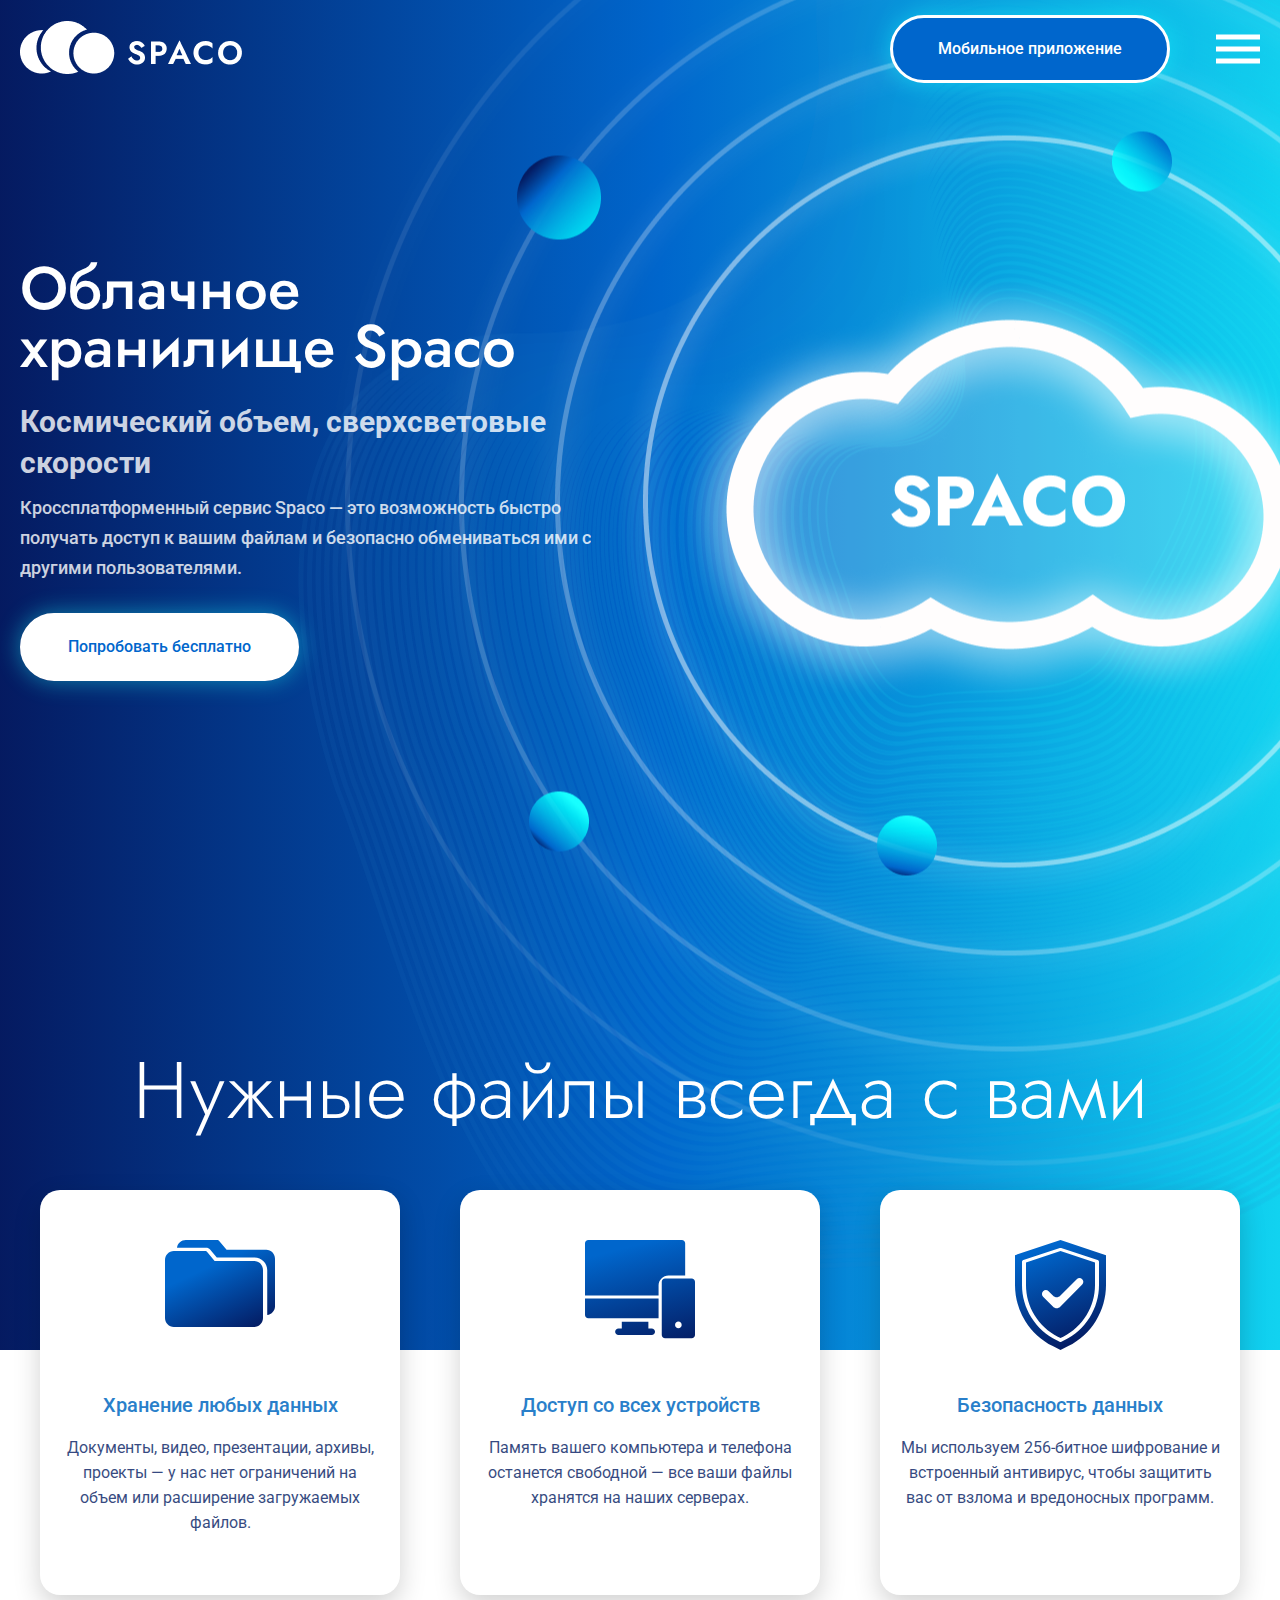
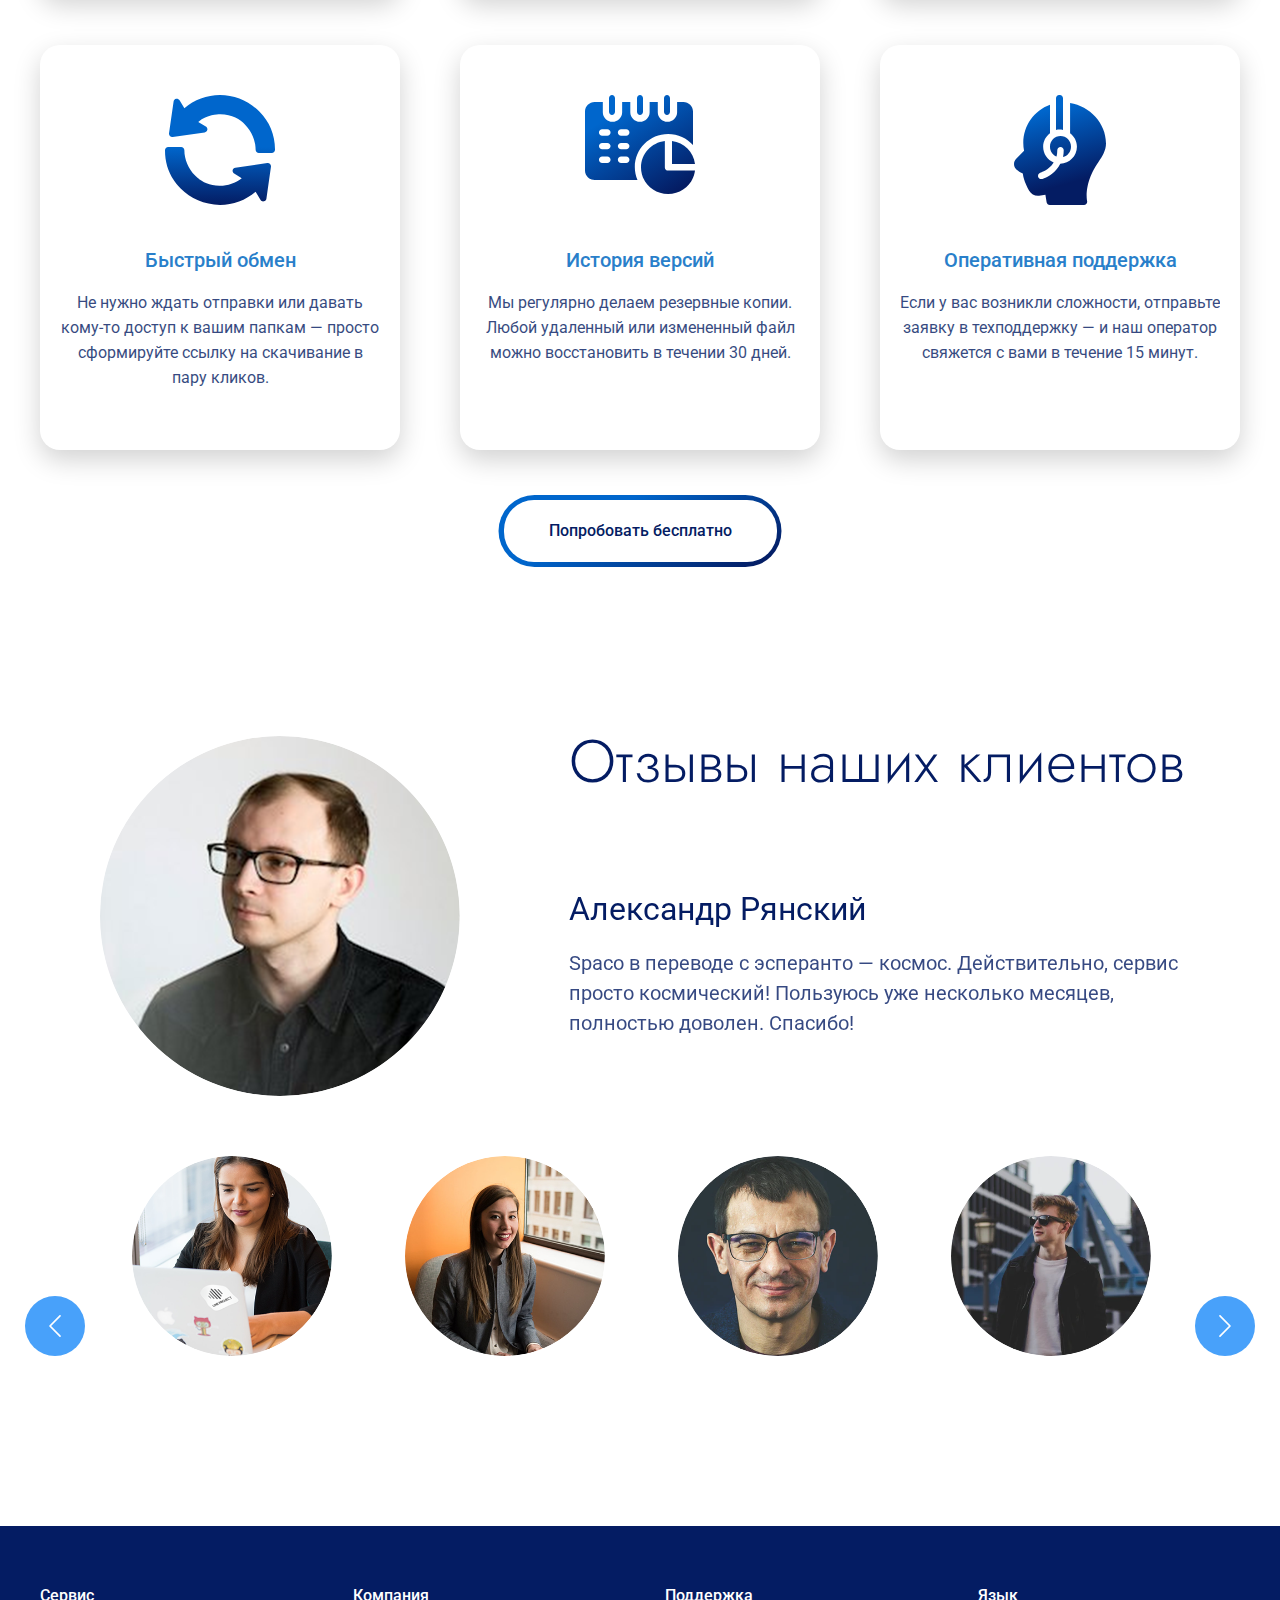
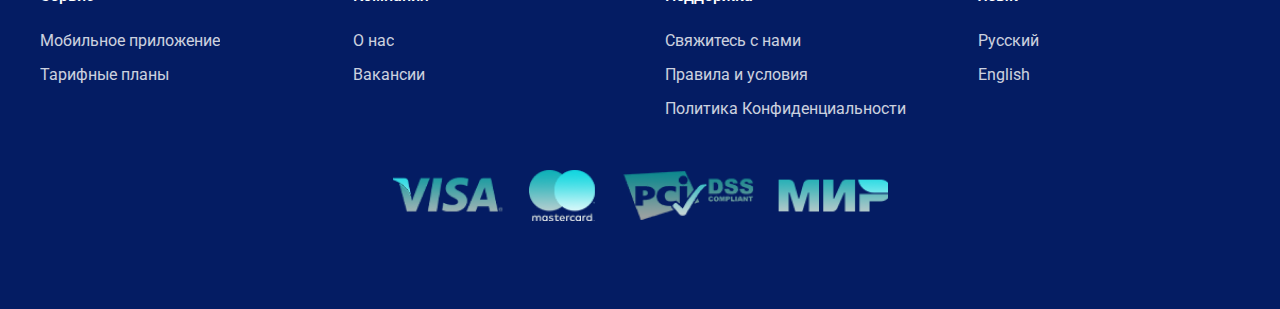
==== commit 794eafa7: "fixed footer" ====
--- a/index.html
+++ b/index.html
@@ -21,7 +21,7 @@
             <div class="nav_menu"><a class="nav_link" href="index.html">О нас</a><a class="nav_link" href="rates.html">Тарифы</a><a class="nav_link" href="vacancy.html">Вакансии</a><a class="nav_link" href="support.html">Поддержка</a>
             </div>
             <div class="nav_aside">
-              <div class="nav_button"><a href="of_Spaco.html">Мобильное приложение</a></div>
+              <div class="nav_button"><a href="of_spaco.html">Мобильное приложение</a></div>
               <div class="nav_login"><span><a href="#">Регистрация</a><span>|</span><a href="#">Вход</a></span></div>
             </div>
           </div>
@@ -30,7 +30,7 @@
       </div>
       <div class="burger_menu">
         <div class="burger_menu_wrap"><a class="burger_link" href="index.html">О нас</a><a class="burger_link" href="rates.html">Тарифы</a><a class="burger_link" href="vacancy.html">Вакансии</a><a class="burger_link" href="support.html">Поддержка</a><a class="burger_link" href="#">Регистрация</a><a class="burger_link" href="#">Вход</a>
-          <div class="burger_menu--button"><a class="burger_link" href="of_Spaco.html">Мобильное приложение</a></div>
+          <div class="burger_menu--button"><a class="burger_link" href="of_spaco.html">Мобильное приложение</a></div>
         </div>
       </div>
     </section>
@@ -215,16 +215,16 @@
         <div class="footer_nav">
           <div class="footer_col">
             <div class="footer_col--title"><a href="#">Сервис</a></div>
-            <div class="footer_col--link"><a href="#">Мобильное приложение</a><a href="#">Тарифные планы</a>
+            <div class="footer_col--link"><a href="of_spaco.html">Мобильное приложение</a><a href="rates.html">Тарифные планы</a>
             </div>
           </div>
           <div class="footer_col">
             <div class="footer_col--title"><a href="#">Компания</a></div>
-            <div class="footer_col--link"><a href="#">О нас</a><a href="#">Вакансии</a>
-            </div>
-          </div>
-          <div class="footer_col">
-            <div class="footer_col--title"><a href="#">Поддержка</a></div>
+            <div class="footer_col--link"><a href="index.html">О нас</a><a href="vacancy.html">Вакансии</a>
+            </div>
+          </div>
+          <div class="footer_col">
+            <div class="footer_col--title"><a href="support.html">Поддержка</a></div>
             <div class="footer_col--link"><a href="#">Свяжитесь с нами</a><a href="#">Правила и условия</a><a href="#">Политика Конфиденциальности</a>
             </div>
           </div>
@@ -236,9 +236,6 @@
         </div>
         <div class="footer_info">
           <div class="footer_logo"><img src="img/footer_logo.png"/></div>
-          <div class="footer_text">
-            <p>Far far away, behind the word mountains, far from the countries Vokalia and Consonantia</p>
-          </div>
         </div>
       </div>
     </section>
--- a/css/main.css
+++ b/css/main.css
@@ -1 +1 @@
-@charset "UTF-8";a,abbr,acronym,address,applet,article,aside,audio,b,big,blockquote,body,canvas,caption,center,cite,code,dd,del,details,dfn,div,dl,dt,em,embed,fieldset,figcaption,figure,footer,form,h1,h2,h3,h4,h5,h6,header,hgroup,html,i,iframe,img,ins,kbd,label,legend,li,mark,menu,nav,object,ol,output,p,pre,q,ruby,s,samp,section,small,span,strike,strong,sub,summary,sup,table,tbody,td,tfoot,th,thead,time,tr,tt,u,ul,var,video{margin:0;padding:0;border:0;font-size:100%;font:inherit;vertical-align:baseline;box-sizing:border-box}article,aside,details,figcaption,figure,footer,header,hgroup,menu,nav,section{display:block}body{line-height:1}ol,ul{list-style-image:url([data-uri])}blockquote,q{quotes:none}blockquote:after,blockquote:before,q:after,q:before{content:'';content:none}table{border-collapse:collapse;border-spacing:0}.nav_active{max-height:100%;height:100%;overflow:auto}.nav{position:absolute;top:0;left:0;right:0;z-index:1000;min-height:100px;max-width:100%;width:100%}.nav_wrap{display:flex;flex-wrap:wrap;align-items:center;padding:15px 0}.nav_logo{padding:0 25px 0 0}.nav_wrap_menu{font-family:Roboto,sans-serif;display:flex;justify-content:space-between;flex-wrap:wrap;align-items:center;flex-grow:1}.nav_menu{display:flex;flex-wrap:wrap;padding:0 10px}.nav_menu a{padding:25px 50px;display:block;font-size:18px;line-height:19px;font-weight:500;color:#fff;text-decoration:none;border-bottom:2px solid rgba(255,255,255,0)}.nav_menu a:hover{border-bottom:2px solid #fff}.nav_aside{display:flex;align-items:center;flex-wrap:wrap}.nav .hidden_button{display:none}.nav_button{padding:0 40px 0 5px}.nav_button a{padding:23px 45px;border-radius:50px;text-decoration:none;font-size:16px;line-height:16px;font-weight:500;border:3px solid #fff;box-sizing:border-box;box-shadow:0 0 23px rgba(24,255,255,.44);color:#fff;background:#06c;transition:.4s;display:block}.nav_button a:hover{background:#fff;color:#06c}.nav_button a:active,.nav_button a:focus{background:#9aafd0;box-shadow:0 0 23px rgba(24,255,255,.44);border-color:#9aafd0;color:#06c}.nav_login{font-family:Roboto,sans-serif;color:#fff}.nav_login span a{font-family:Roboto,sans-serif;font-weight:500;font-size:16px;line-height:19px;color:#fff;text-decoration:none;padding:0 6px}.nav_login span a:hover{text-decoration:underline}.burger{position:relative;height:44px;width:50px;padding:2px 0 2px 6px;display:none}.burger_button{position:relative;display:block;width:100%;height:100%;cursor:pointer}.burger_line{top:50%;left:50%;transform:translate(-50%,-50%)}.burger_line::after{content:'';top:12px}.burger_line::before{content:'';top:-12px}.burger_line,.burger_line::after,.burger_line::before{width:100%;height:5px;background:#fff;position:absolute}.burger_button--active .burger_line{background-color:transparent}.burger_button--active .burger_line::before{transform:rotate(45deg);top:0}.burger_button--active .burger_line::after{transform:rotate(-45deg);top:0}.burger_menu{background-color:#06c;display:none}.burger_menu_wrap{display:flex;flex-direction:column;padding:30px 0 50px 0}.burger_menu_wrap a{padding:25px 0;max-width:100%;width:100%;text-align:center;font-size:18px;line-height:19px;font-weight:500;color:#fff;text-decoration:none;border-bottom:2px solid rgba(255,255,255,0)}.burger_menu_wrap a:hover{border-bottom:2px solid #fff}.burger_menu--button{text-align:center;display:none;padding-top:20px}.burger_menu--button a{padding:23px 15px;max-width:270px;width:100%;border-radius:50px;text-decoration:none;background:#06c;font-size:16px;line-height:16px;font-weight:500;border:3px solid #fff;box-sizing:border-box;box-shadow:0 0 23px rgba(24,255,255,.44);color:#fff;transition:.4s;display:inline-block}.burger_menu--button a:hover{background-color:#fff;color:#06c}.burger_menu--button a:active,.burger_menu--button a:focus{background:#9aafd0;box-shadow:0 0 23px rgba(24,255,255,.44);border-color:#9aafd0;color:#06c}*{margin:0;padding:0;box-sizing:border-box}.box{max-width:1640px;width:100%;padding:0 20px;margin:0 auto}.container{max-width:1380px;width:100%;padding:0 15px;margin:0 auto}main{overflow:hidden}.banner{min-height:1000px;position:relative;padding-top:100px}.banner_logo{margin-top:30px;margin-left:360px}.banner_logo,.banner_logo_ipad,.banner_logo_mobile{position:absolute;top:50%;left:50%;transform:translate(-50%,-50%);z-index:-1}.banner_logo_ipad{display:none;width:1150px;margin-top:-210px}.banner_logo_mobile{display:none;width:1400px;margin-top:-780px;margin-left:-30px}.banner:before{content:"";max-width:100%;position:absolute;width:100%;top:0;left:0;right:0;bottom:-350px;z-index:-2;background:linear-gradient(to left,#18ffff -19.73%,#06c 48.41%,#060644 113.77%)}.banner_content{margin-top:150px;padding:10px 10px 10px 0;max-width:590px;width:100%}.banner_title{margin-bottom:25px}.banner_title h2{font-family:Jost,sans-serif;font-weight:500;font-size:60px;line-height:58px;color:#fff}.banner_text{font-family:Roboto,sans-serif;color:#fff;margin-bottom:30px}.banner_text h4{font-weight:700;font-size:30px;line-height:41px;mix-blend-mode:normal;opacity:.8;margin-bottom:10px}.banner_text p{font-weight:500;font-size:18px;line-height:30px;mix-blend-mode:normal;opacity:.8;margin:7px 0}.of_banner{min-height:1500px;position:relative;padding-top:100px;background:linear-gradient(to left,#18ffff -19.73%,#06c 48.41%,#060644 113.77%)}.of_banner_logo{margin-top:-325px;margin-left:360px}.of_banner_logo,.of_banner_logo_ipad,.of_banner_logo_mobile{position:absolute;left:50%;transform:translate(-50%,0);z-index:0}.of_banner_logo_ipad{display:none;width:1150px;margin-top:-430px}.of_banner_logo_mobile{display:none;width:1400px;margin-top:-880px;margin-left:-30px}.of_banner_content{margin-top:225px;padding:10px 10px 10px 0;max-width:590px;width:100%;position:relative;z-index:2}.of_banner_title{margin-bottom:40px}.of_banner_title h2{font-family:Jost,sans-serif;font-weight:500;font-size:60px;line-height:58px;color:#fff}.of_banner_text{font-family:Roboto,sans-serif;color:#fff;margin-bottom:30px}.of_banner_text h4{font-weight:700;font-size:30px;line-height:41px;mix-blend-mode:normal;opacity:.8;margin-bottom:10px}.of_banner_text p{font-weight:500;font-size:18px;line-height:30px;mix-blend-mode:normal;opacity:.8;margin:7px 0}.of_banner_methods{max-width:775px;position:relative;z-index:2;padding:20px 0;flex-wrap:wrap;justify-content:space-between;width:100%;display:flex}.of_banner_method{max-width:226px;width:100%;height:auto}.of_banner_method a{width:100%;height:100%;display:inline-block}.of_banner_method img{width:100%;height:100%;-o-object-fit:contain;object-fit:contain}.of_banner_article{position:relative;z-index:2;padding:200px 0 50px 0}.of_banner_cards{display:flex;flex-wrap:wrap;justify-content:space-between;align-items:stretch}.of_banner_card-wrap{padding:0 25px;margin-bottom:50px}.of_banner_card{width:360px;background:#fff;box-shadow:0 10px 27px rgba(0,0,0,.18);border-radius:20px;height:100%}.of_banner .of_card{padding:90px 60px}.of_banner .of_card_img{width:150px;height:110px;margin:0 auto;margin-bottom:40px}.of_banner .of_card_img img{width:100%;height:100%;-o-object-fit:contain;object-fit:contain}.of_banner .of_card_text{text-align:center}.of_banner .of_card_text a{font-family:Roboto,sans-serif;font-weight:500;font-size:20px;line-height:30px;color:#297fca;text-decoration:none;margin-bottom:15px;display:inline-block}.of_banner_article--title{padding:0 25px;text-align:center;margin-bottom:60px}.of_banner_article--title h1{font-family:Jost,sans-serif;font-weight:300;font-size:80px;line-height:80px;color:#fff}.of_banner_wrap-arrow{display:flex;align-items:center;margin-bottom:50px}.of_banner_wrap-arrow:last-child{display:none}.of_banner_arrow{width:30px;height:60px}.vacancy_content{max-width:680px;width:100%}.vacancy_banner{padding-top:285px}.vacancy_banner_article--title{padding:0 25px;text-align:center;margin-bottom:60px}.vacancy_banner_article--title h1{font-family:Jost,sans-serif;font-weight:300;font-size:80px;line-height:80px;color:#fff}.vacancy_banner_cards{display:flex;flex-wrap:wrap;justify-content:center;align-items:stretch}.vacancy_banner_card-wrap{padding:0 20px;margin-bottom:50px}.vacancy_banner_card{width:360px;background:#fff;box-shadow:0 10px 27px rgba(0,0,0,.18);border-radius:20px;height:100%}.vacancy_banner_join{padding:50px 50px 100px 50px;text-align:center;color:#fff}.vacancy_banner_join-text h1{font-size:60px;line-height:60px;font-family:Jost;font-weight:500;margin-bottom:20px}.vacancy_banner_join-text p{font-size:30px;line-height:41px;font-weight:700;opacity:.8;font-family:Roboto;margin-bottom:35px}.vacancy_card{padding:50px 30px 55px 30px}.vacancy_card_title{text-align:center;padding:0 10px}.vacancy_card_title a{font-family:Roboto,sans-serif;font-weight:500;font-size:20px;line-height:30px;min-height:55px;color:#297fca;text-decoration:none;margin-bottom:15px;display:inline-block}.vacancy_card_text p{font-size:16px;line-height:25px;opacity:.8;color:#041c63;font-family:Roboto}.support_banner_logo{margin-top:-286px;margin-left:360px}.support_banner_logo,.support_logo_ipad,.support_logo_mobile{position:absolute;left:50%;transform:translate(-50%,0);z-index:0}.support_logo_ipad{display:none;width:1050px;margin-top:-350px}.support_logo_mobile{display:none;width:1400px;margin-top:-880px;margin-left:-30px}.support_content{margin-top:225px;padding:10px 10px 10px 0;max-width:870px;width:100%;position:relative;z-index:2}.support_title{margin-bottom:40px}.support_title h2{font-family:Jost,sans-serif;font-weight:500;font-size:60px;line-height:60px;color:#fff}.support_wrap-cards{padding:170px 75px 100px 75px;position:relative;z-index:2}.support_card{display:flex;align-items:center;padding:70px 60px;background:#fff;box-shadow:0 10px 27px rgba(0,0,0,.18);border-radius:10px;margin-bottom:50px}.support_card-text{padding-left:25px}.support_card-text p{font-size:30px;line-height:41px;color:#041c63}.support_card_wrap-img{display:flex;align-items:center;padding-right:25px}.support_card-img{width:110px;height:110px}.support_card-img img{max-width:100%;width:100%;height:100%;-o-object-fit:contain;object-fit:contain}.support_aside{padding:90px 0 170px 0}.support_aside-button,.support_aside-contact,.support_aside-title{text-align:center;padding:20px 150px;color:#041c63;font-family:Roboto}.support_aside-title{margin-bottom:30px}.support_aside-title h4{font-size:30px;line-height:41px;font-weight:700}.support_aside-contact{margin-bottom:20px}.support_aside-contact p{font-size:30px;line-height:41px;font-weight:700;opacity:.8;margin-bottom:15px}.support_aside-contact a{font-size:66.1765px;line-height:61px;font-weight:700;color:#041c63;text-decoration:none;background-image:linear-gradient(to bottom,#041c63 75%,transparent 75%);background-position:0 1.04em;background-repeat:no-repeat;background-size:100% 5px}.rates_aside{padding:80px 0;background:linear-gradient(to left,#18ffff -19.73%,#06c 48.41%,#060644 113.77%)}.rates_aside-button,.rates_aside-title{padding:10px 100px;text-align:center}.rates_aside-title{font-size:60px;line-height:60px;font-family:Jost;color:#fff;margin-bottom:25px}.box_rates{padding:0 0 0 15px}.rates_slider{padding-top:70px;align-items:flex-start;padding-bottom:40px;display:flex}.rates_slider-wrap{width:100%;position:relative}.rates_slider button{display:none!important}.rates_points-wrap{padding:150px 0 40px 0;position:relative;min-width:372px;overflow:hidden}.rates_points-title-mobile{padding:40px 10px 10px 20px;display:none}.rates_points-title-mobile h4{font-family:Jost;font-weight:500;font-size:35px;line-height:35px;color:#fff;margin-bottom:10px}.rates_points-title-mobile p{font-family:Roboto;font-weight:700;font-size:25px;line-height:30px;color:#fff;opacity:.8}.rates_points-title{padding:10px 0}.rates_points-title h4{font-family:Jost;font-weight:500;font-size:60px;line-height:58px;color:#fff}.rates_points-title p{font-family:Roboto;font-weight:500;font-size:30px;line-height:80px;color:#fff;opacity:.8}.rates_point{padding-left:15px}.rates_point p{font-size:18px;line-height:56px;opacity:.8;font-family:Roboto;color:#fff}.rates_point:nth-child(2n+1){background:rgba(4,28,99,.2)}.rates_tariff-wrap{padding:0 10px;position:relative}.rates_tariff-wrap:hover .b_popup-wrap{display:block}.rates_tariff_points{margin-bottom:20px}.rates_tariff{min-width:225px;padding:20px 0 35px 0;background:linear-gradient(0deg,#fff,#fff),linear-gradient(329.31deg,#041c63 5.49%,#06c 65.66%);box-shadow:0 10px 27px rgba(0,0,0,.18);border-radius:20px;position:relative;height:100%}.rates_tariff-title{text-align:center;padding:0 15px;margin-bottom:20px}.rates_tariff-title h5{font-family:Jost;font-weight:500;font-size:30px;line-height:58px;color:#041c63}.rates_tariff_price{width:190px;height:190px;background:linear-gradient(329.31deg,#041c63 5.49%,#06c 65.66%);border-radius:50% 50%;margin:0 auto 20px}.rates_tariff_price-wrap{max-width:100%;width:100%;height:100%;display:flex;flex-direction:column;align-items:center;justify-content:center}.rates_tariff_price--currency p{font-family:Roboto;font-weight:700;font-size:20px;line-height:41px;color:#fff}.rates_tariff_price--cost p{font-family:Jost;font-weight:500;font-size:60px;line-height:60px;color:#fff}.rates_tariff_price--time p{font-family:Roboto;font-weight:400;font-size:20px;line-height:41px;opacity:.7;color:#fff}.rates_tariff_points-title{text-align:center}.rates_tariff_points-title p{font-family:Roboto;font-weight:700;font-size:30px;line-height:56px;color:#041c63}.rates_tariff_point{height:56px;display:flex;align-items:center;justify-content:center}.rates_tariff_point:nth-child(2n+1){background:rgba(196,196,196,.2)}.rates_tariff_button{text-align:center}.rates_tariff_button a{display:inline-block;position:relative;z-index:2;min-width:190px;height:65px;border-radius:32px;text-decoration:none;color:#fff;font-size:16px;line-height:16px;font-weight:500;background:linear-gradient(329.31deg,#041c63 5.49%,#06c 65.66%);text-align:center;font-family:Roboto,sans-serif;transition:.4s}.rates_tariff_button a span{content:"";position:absolute;top:50%;display:flex;align-items:center;justify-content:center;left:50%;color:#041c63;min-width:180px;height:55px;transform:translate(-50%,-50%);transform:translate(-50%,-50%);background:#fff;border-radius:27px}.rates_tariff_button a:active span,.rates_tariff_button a:focus span,.rates_tariff_button a:hover span{background:0 0;color:#fff}.rates_tariff_button a:active,.rates_tariff_button a:focus{background:#041c63}.b_popup-wrap{display:none;top:-70px;left:-280px;position:absolute;max-width:395px;min-width:395px;width:100%;height:150px;background:#fff;opacity:.9;border:1px solid red;box-sizing:border-box;border-radius:20px;padding:25px 30px;z-index:3}.b_popup-wrap:before{border:39px solid transparent;border-bottom-color:red;position:absolute;top:101%;right:40px;transform:rotate(180deg);content:''}.b_popup-wrap:after{border:39px solid transparent;border-bottom-color:#fff;position:absolute;top:100%;transform:rotate(180deg);right:40px;content:''}.b_popup-wrap p{font-family:Roboto;font-weight:400;font-size:18px;line-height:30px;display:flex;height:100%;align-items:center;text-align:center;color:red}.article{padding-top:50px;padding-bottom:30px}.article_title{padding:0 25px;text-align:center;margin-bottom:60px}.article_title h1{font-family:Jost,sans-serif;font-weight:300;font-size:80px;line-height:80px;color:#fff}.article_cards{display:flex;flex-wrap:wrap;justify-content:space-between;align-items:stretch}.article_card-wrap{padding:0 25px;margin-bottom:50px}.article_card{width:360px;background:#fff;box-shadow:0 10px 27px rgba(0,0,0,.18);border-radius:20px;height:100%}.article_button{text-align:center}.card{padding:50px 20px 60px 20px}.card_img{width:110px;height:110px;margin:0 auto;margin-bottom:40px}.card_img img{width:100%;max-height:100%;height:auto;-o-object-fit:contain;object-fit:contain}.card_img_grow{width:125px}.card_text{text-align:center}.card_text a{font-family:Roboto,sans-serif;font-weight:500;font-size:20px;line-height:30px;color:#297fca;text-decoration:none;margin-bottom:15px;display:inline-block}.card_text p{font-family:Roboto,sans-serif;font-weight:400;font-size:16px;line-height:25px;color:#041c63;mix-blend-mode:normal;opacity:.8}.footer{background:#041c63;min-height:445px;padding:60px 0}.footer_nav{display:flex;justify-content:space-between}.footer_col{padding:0 25px;max-width:25%;width:100%;margin-bottom:40px}.footer_col--link>a,.footer_col--title>a{font-family:Roboto;color:#fff;font-size:16px;text-decoration:none;display:block}.footer_col--title{margin-bottom:23px}.footer_col--title a{line-height:19px;font-weight:500}.footer_col--title a:hover{text-decoration:underline}.footer_col--link a{margin:9px 0;line-height:25px;mix-blend-mode:normal;opacity:.8;font-weight:400}.footer_col--link a:hover{text-decoration:underline}.footer_text{padding:0 25px;text-align:center}.footer_text p{font-size:16px;line-height:25px;font-family:Roboto,sans-serif;opacity:.8;color:#fff;font-weight:400;max-width:400px;width:100%;margin:0 auto}.footer_logo{max-width:495px;width:100%;margin:0 auto;margin-bottom:25px}.footer_logo img{max-width:100%;width:100%;-o-object-fit:cover;object-fit:cover}.slick-slider{position:relative;display:block;box-sizing:border-box;-webkit-touch-callout:none;-webkit-user-select:none;-ms-user-select:none;user-select:none;touch-action:pan-y;-webkit-tap-highlight-color:transparent}.slick-list{position:relative;overflow:hidden;display:block;margin:0;padding:0}.slick-list:focus{outline:0}.slick-list.dragging{cursor:pointer;cursor:hand}.slick-slider .slick-list,.slick-slider .slick-track{transform:translate3d(0,0,0)}.slick-track{position:relative;left:0;top:0;display:block;margin-left:auto;margin-right:auto}.slick-track:after,.slick-track:before{content:"";display:table}.slick-track:after{clear:both}.slick-loading .slick-track{visibility:hidden}.slick-slide{float:left;height:100%;min-height:1px;display:none}[dir=rtl] .slick-slide{float:right}.slick-slide img{display:block}.slick-slide.slick-loading img{display:none}.slick-slide.dragging img{pointer-events:none}.slick-initialized .slick-slide{display:block}.slick-loading .slick-slide{visibility:hidden}.slick-vertical .slick-slide{display:block;height:auto;border:1px solid transparent}.slick-arrow.slick-hidden{display:none}.slick-next,.slick-prev{font-size:0;line-height:0;position:absolute;bottom:0;display:block;width:88px;height:88px;padding:0;cursor:pointer;color:transparent;border:none;outline:0;background:0 0;z-index:200}.slick-next:focus,.slick-next:hover,.slick-prev:focus,.slick-prev:hover{color:transparent;outline:0;background:0 0}.slick-next:focus:before,.slick-next:hover:before,.slick-prev:focus:before,.slick-prev:hover:before{opacity:1}.slick-next.slick-disabled:before,.slick-prev.slick-disabled:before{opacity:.25}.slick-next:before,.slick-prev:before{content:'';display:block;width:100%;height:100%;background-color:#0b82f9;border-radius:50%;opacity:.75;background-image:url(../img/slider_icon.svg);background-repeat:no-repeat;background-position:center}.slick-prev{left:-110px}.slick-prev:before{transform:scale(-1,1)}.slick-next{right:-110px}.slick-dotted.slick-slider{margin-bottom:30px}.slick-dots{position:absolute;bottom:-25px;display:block;width:100%;padding:0;margin:0;list-style:none;text-align:center}.slick-dots li{position:relative;display:inline-block;width:20px;height:20px;margin:0 5px;padding:0;cursor:pointer}.slick-dots li button{font-size:0;line-height:0;display:block;width:20px;height:20px;padding:5px;cursor:pointer;color:transparent;border:0;outline:0;background:0 0}.slick-dots li button:focus,.slick-dots li button:hover{outline:0}.slick-dots li button:focus:before,.slick-dots li button:hover:before{opacity:1}.slick-dots li button:before{font-family:slick;font-size:6px;line-height:20px;position:absolute;top:0;left:0;width:20px;height:20px;content:'•';text-align:center;opacity:.25;color:#000;-webkit-font-smoothing:antialiased;-moz-osx-font-smoothing:grayscale}.slick-dots li.slick-active button:before{opacity:.75;color:#000}.reviews{overflow:hidden}.reviews__container{max-width:1630px;width:100%;padding-left:25px;padding-right:25px;margin:0 auto}.reviews__content{width:100%;padding-top:144px;padding-bottom:170px;margin-left:auto}.reviews__title{font-family:Jost,sans-serif;font-weight:300;font-size:80px;line-height:.87;color:#041c63;margin-left:544px;min-height:154px;margin-right:225px;padding-bottom:55px}.reviews-slider img{width:100%;height:100%;-o-object-fit:cover;object-fit:cover;-o-object-position:center;object-position:center}.reviews-slider .slick-slide:focus{outline:0}.reviews-slider1{font-family:Roboto,sans-serif;margin-left:544px;margin-right:225px;min-height:260px;padding-bottom:20px}.reviews-slider1__title{font-size:32px;line-height:1.19;color:#041c63;padding-bottom:20px}.reviews-slider1__text{font-size:20px;line-height:1.5;color:rgba(4,28,99,.8)}.reviews-slider2__img-block{width:200px;height:200px;border-radius:50%;overflow:hidden;flex-shrink:0}.reviews-slider2__slide{display:flex!important;justify-content:center}.reviews-slider2 .slick-slide.slick-current.slick-active{max-width:0!important;opacity:0!important}.reviews-slider-wrap{position:relative;padding:0 113px}.reviews-current-slide{position:absolute;left:75px;top:-420px;z-index:200;-webkit-user-select:none;-ms-user-select:none;user-select:none}.reviews-current-slide__img-block{width:360px;height:360px;border-radius:50%;overflow:hidden}.reviews-current-slide.active{animation-duration:.5s;animation-name:slide-animation}@keyframes slide-animation{0%{transform:translate(0,340px) scale(.55)}1%{transform:translate(0,340px) scale(.55)}100%{transform:translate(0,0) scale(1);opacity:1}}.ps{overflow:hidden!important;overflow-anchor:none;-ms-overflow-style:none;touch-action:auto;-ms-touch-action:auto}.ps__rail-x{display:none;opacity:0;transition:background-color .2s linear,opacity .2s linear;-webkit-transition:background-color .2s linear,opacity .2s linear;height:15px;bottom:0;position:absolute}.ps__rail-y{display:none;opacity:0;transition:background-color .2s linear,opacity .2s linear;-webkit-transition:background-color .2s linear,opacity .2s linear;width:15px;right:0;position:absolute}.ps--active-x>.ps__rail-x,.ps--active-y>.ps__rail-y{display:block;background-color:transparent}.ps--focus>.ps__rail-x,.ps--focus>.ps__rail-y,.ps--scrolling-x>.ps__rail-x,.ps--scrolling-y>.ps__rail-y,.ps:hover>.ps__rail-x,.ps:hover>.ps__rail-y{opacity:.6}.ps .ps__rail-x.ps--clicking,.ps .ps__rail-x:focus,.ps .ps__rail-x:hover,.ps .ps__rail-y.ps--clicking,.ps .ps__rail-y:focus,.ps .ps__rail-y:hover{background-color:#eee;opacity:.9}.ps__thumb-x{background-color:#aaa;border-radius:6px;transition:background-color .2s linear,height .2s ease-in-out;-webkit-transition:background-color .2s linear,height .2s ease-in-out;height:6px;bottom:2px;position:absolute}.ps__thumb-y{background-color:#aaa;border-radius:6px;transition:background-color .2s linear,width .2s ease-in-out;-webkit-transition:background-color .2s linear,width .2s ease-in-out;width:6px;right:2px;position:absolute}.ps__rail-x.ps--clicking .ps__thumb-x,.ps__rail-x:focus>.ps__thumb-x,.ps__rail-x:hover>.ps__thumb-x{background-color:#999;height:11px}.ps__rail-y.ps--clicking .ps__thumb-y,.ps__rail-y:focus>.ps__thumb-y,.ps__rail-y:hover>.ps__thumb-y{background-color:#999;width:11px}@supports (-ms-overflow-style:none){.ps{overflow:auto!important}}.ps .ps__rail-x.ps--clicking,.ps .ps__rail-x:focus,.ps .ps__rail-x:hover,.ps .ps__rail-y.ps--clicking,.ps .ps__rail-y:focus,.ps .ps__rail-y:hover{opacity:.2}.ps__thumb-x{opacity:.8}.button_one{display:inline-block;padding:23px 45px;background:linear-gradient(0deg,#fff,#fff),linear-gradient(275.58deg,#06c 7.4%,#18ffff 88.7%);box-shadow:0 0 23px rgba(24,255,255,.44);border-radius:50px;border:3px solid #fff;text-decoration:none;color:#06c;font-size:16px;line-height:16px;font-weight:500;text-align:center;font-family:Roboto,sans-serif;transition:.4s}.button_one:hover{box-shadow:0 0 39px rgba(24,255,255,.8)}.button_one:active,.button_one:focus{background:#9aafd0;box-shadow:0 0 23px rgba(24,255,255,.44);border-color:#9aafd0}.button_two{display:inline-block;position:relative;padding:23px 45px;border-radius:30px;text-decoration:none;color:#041c63;font-size:16px;line-height:16px;font-weight:500;background:#fff;text-align:center;font-family:Roboto,sans-serif;transition:.4s}.button_two:before{content:"";position:absolute;z-index:-1;top:50%;left:50%;transform:translate(-50%,-50%);width:100%;height:100%;padding:5px;border-radius:36px;background:linear-gradient(329.31deg,#041c63 5.49%,#06c 65.66%)}.button_two:active,.button_two:focus,.button_two:hover{background:0 0;color:#fff}.button_two:active:before,.button_two:focus:before{background:#041c63}.button_template{display:inline-block;padding:23px 36px;min-width:272px;height:auto;background:linear-gradient(0deg,#fff,#fff),linear-gradient(275.58deg,#06c 7.4%,#18ffff 88.7%);box-shadow:0 0 23px rgba(24,255,255,.44);border-radius:50px;border:3px solid #fff;text-decoration:none;color:#06c;font-size:16px;line-height:16px;font-weight:500;text-align:center;font-family:Roboto,sans-serif;transition:.4s}.button_template:hover{box-shadow:0 0 39px rgba(24,255,255,.8)}.button_template:active,.button_template:focus{background:#9aafd0;box-shadow:0 0 23px rgba(24,255,255,.44);border-color:#9aafd0}.button_template_two{display:inline-block;position:relative;padding:23px 36px;min-width:272px;border-radius:50px;text-decoration:none;color:#041c63;font-size:16px;line-height:16px;font-weight:500;background:#fff;text-align:center;font-family:Roboto,sans-serif;transition:.4s}.button_template_two:before{content:"";position:absolute;z-index:-1;top:50%;left:50%;transform:translate(-50%,-50%);width:100%;height:100%;padding:5px;border-radius:50px;background:linear-gradient(329.31deg,#041c63 5.49%,#06c 65.66%)}.button_template_two:active,.button_template_two:focus,.button_template_two:hover{background:0 0;color:#fff}.button_template_two:active:before,.button_template_two:focus:before{background:#041c63}body{font-family:Arial,Helvetica,sans-serif;font-size:20px}.fico{display:inline-block;font-size:3rem}.fico::before{display:block}@media screen and (max-width:1630px){.reviews__title{margin-right:100px}.reviews-slider1{margin-right:100px}}@media (max-width:1490px){.burger{display:block}.nav_aside{margin-left:auto}.nav_menu{display:none}.nav_login{display:none}}@media screen and (max-width:1350px){.slick-next,.slick-prev{width:60px;height:60px}.slick-next:before,.slick-prev:before{background-size:12px 22px}.slick-prev{left:-70px}.slick-next{right:-70px}.reviews__title{margin-right:50px;font-size:60px}.reviews-slider1{margin-right:50px}.reviews-slider-wrap{padding:0 70px}}@media (max-width:1320px){.of_banner_wrap-arrow{display:none}}@media (max-width:1260px){.banner_logo{width:1050px;margin-top:-100px;margin-left:260px}.container{max-width:766px;width:100%;padding:0 8px}.article{padding-top:20px}.article_title{max-width:520px;width:100%;margin:0 auto 60px}.article_title h1{font-size:60px;line-height:60px}.article_card,.of_banner_card{width:335px}.article_card-wrap,.of_banner_card-wrap{padding:0 20px}.article_cards,.of_banner_cards{justify-content:center}.article_article--title,.of_banner_article--title{max-width:520px;width:100%;margin:0 auto 60px}.article_article--title h1,.of_banner_article--title h1{font-size:60px;line-height:60px}.vacancy_banner_article--title{max-width:800px;width:100%;margin:0 auto 60px}.vacancy_banner_article--title h1{font-size:60px;line-height:60px}.support_wrap-cards{padding:120px 20px 80px 20px}.support_card{padding:50px 40px}.support_aside-button,.support_aside-contact,.support_aside-title{padding:20px 20px}.rates_aside-button,.rates_aside-title{padding:10px 20px}.rates_aside-title{font-size:47px;line-height:55px}.footer_nav{width:100%;flex-wrap:wrap;margin:0 auto}.footer_col{max-width:50%;width:100%;padding:0 20px}}@media screen and (max-width:1140px){.slick-prev{left:calc(50% - 70px)}.slick-next{right:calc(50% - 70px)}.reviews__container{width:100%;padding:0}.reviews__content{padding-top:70px;padding-bottom:50px;display:flex;flex-direction:column}.reviews__title{width:320px!important;padding-left:15px;padding-right:15px;margin:0 auto;min-height:1px;padding-bottom:25px;font-size:35px;line-height:1;text-align:center;order:1}.reviews-slider1{margin-left:0;margin-right:0;min-height:1px;padding-bottom:80px;order:3}.reviews-slider1__slide{width:320px!important;padding-left:15px;padding-right:15px;margin:0 auto;display:block!important}.reviews-slider1__title{font-size:25px;line-height:1.52;text-align:center}.reviews-slider2__img-block{width:170px;height:170px}.reviews-slider2__slide{width:320px!important;padding-left:15px;padding-right:15px;margin:0 auto}.reviews-slider2 .slick-slide.slick-current.slick-active{max-width:none!important;opacity:1!important}.reviews-slider-wrap{padding:0 0 22px;order:2}.reviews-current-slide{display:none}}@media (max-width:991px){.banner_logo{display:none}.banner_logo_ipad{display:block}.banner_content{margin-top:350px}.of_banner_logo{display:none}.of_banner_logo_ipad{display:block}.of_banner_content{margin-top:350px}.of_banner .of_card{padding:90px 50px}.vacancy_banner{padding-top:160px}.vacancy_banner_article--title{max-width:680px;width:100%}.vacancy_banner_card{width:323px}.support_banner_logo{display:none}.support_logo_ipad{display:block}.support_content{margin-top:350px}}@media (max-width:767px){.container{max-width:320px;width:100%;padding:0 15px}.box{padding:0 15px}.article_title{max-width:100%;width:100%;padding:0 15px}.article_title h1{font-size:35px;line-height:35px}.article_cards,.of_banner_cards{flex-direction:column;align-items:center}.article_card,.of_banner_card{max-width:100%;width:100%;padding:40px 15px 60px 15px}.article_card-wrap,.of_banner_card-wrap{padding:0;margin-bottom:30px}.article_article--title,.of_banner_article--title{max-width:100%;width:100%;padding:0 15px}.article_article--title h1,.of_banner_article--title h1{font-size:35px;line-height:35px}.banner{min-height:950px}.banner_title h2,.of_banner_title h2{font-size:35px;line-height:35px}.banner_text,.of_banner_text{font-size:25px;line-height:30px}.banner_content,.of_banner_content{max-width:400px;width:100%}.vacancy_banner_article--title{max-width:290px;width:100%}.vacancy_banner_article--title h1{font-size:35px;line-height:35px}.vacancy_banner_cards{max-width:290px;width:100%;padding:0 0;margin:0 auto}.vacancy_banner_card-wrap{max-width:100%;width:100%;padding:0 0;margin-bottom:30px}.vacancy_banner_card{max-width:100%;width:100%}.vacancy_banner_join{padding:20px 0}.vacancy_banner_join-text h1{font-size:35px;line-height:35px}.vacancy_banner_join-text p{font-size:25px;line-height:30px}.vacancy_card{padding:40px 15px}.support_wrap-cards{padding:50px 0 40px 0}.support_card{flex-direction:column;padding:40px 12px 70px 12px}.support_card-text{padding-left:0;text-align:center}.support_card-text p{font-size:16px;line-height:25px}.support_card_wrap-img{margin-bottom:30px;padding-right:0}.support_aside{padding:70px 0}.support_aside-button,.support_aside-contact,.support_aside-title{padding:10px 0}.support_aside-title{margin-bottom:20px}.support_aside-title h4{font-size:25px;line-height:40px}.support_aside-contact{margin-bottom:15px}.support_aside-contact p{font-size:18px;line-height:41px;margin-bottom:0}.support_aside-contact a{line-height:61px;font-size:35px}.rates_aside{padding:60px 0}.rates_aside-button,.rates_aside-title{padding:10px 0}.rates_aside-title{font-size:30px;line-height:41px;margin-bottom:15px}.footer_col{max-width:100%;width:100%;padding:0}.nav{min-height:60px;background:rgba(4,28,99,.8);position:fixed}.nav_button{display:none}.nav_logo img{max-width:140px;width:100%}.burger_menu--button{display:block}.burger{width:35px;height:28px}.burger_line,.burger_line::after,.burger_line::before{height:4px}.burger_line::after{top:8px}.burger_line::before{top:-8px}.of_banner_logo_mobile{display:block}.of_banner_logo_ipad{display:none}.of_banner_content{margin-top:250px}.of_banner_methods{flex-direction:column;align-items:center}.of_banner_method{margin-bottom:30px}.of_banner .of_card{padding:80px 30px}.of_banner_article{padding-top:50px}.support_logo_mobile{display:block}.support_logo_ipad{display:none}.support_content{margin-top:230px}.support_title h2{font-size:35px;line-height:35px}.support_content{max-width:550px;width:100%}.rate_banner{min-height:750px}.box_rates{padding:0 0}.rates_slider{padding-top:20px}.rates_points-wrap{padding-top:152px;padding-left:10px;min-width:160px}.rates_tariff{padding:20px 0 20px 0;min-width:135px}.rates_tariff-wrap{padding:0 5px}.rates_point{height:43px;display:flex;align-items:center;padding-left:0}.rates_point p{font-size:12px;line-height:18px}.rates_points-title-mobile{display:block}.rates_points-title{display:none}.rates_points-title h4{font-size:38px;line-height:38px}.rates_points-title p{font-size:18px;line-height:30px}.rates_tariff-title{margin-bottom:10px}.rates_tariff-title h5{font-size:16px;line-height:30px}.rates_tariff_price{width:72px;height:72px}.rates_tariff_price--currency P{font-size:12px;line-height:16px}.rates_tariff_price--cost P{font-size:25px;line-height:22px}.rates_tariff_price--time P{font-size:12px;line-height:16px}.rates_tariff_points-title p{font-size:16px;line-height:30px}.rates_tariff_point>img{width:22.37px;height:20px}.rates_tariff_point{height:43px}.rates_tariff_button a{min-width:102px;height:33px;border-radius:16px}.rates_tariff_button a span{content:"";min-width:98px;height:29px;border-radius:14px;line-height:6px}.b_popup-wrap{padding:10px 20px;min-width:250px;top:-100px;left:-130px;height:130px}.b_popup-wrap p{font-size:12px;line-height:25px}}@media (max-width:500px){.banner{min-height:850px;padding-bottom:30px}.banner_logo_mobile{display:block}.banner_logo_ipad{display:none}.banner_content{margin-top:250px}.burger_menu_wrap a{padding:20px 0}.banner_logo_mobile{position:absolute;left:50%;top:0;transform:translate(-50%,0);z-index:-1}.rate_banner{min-height:550px}}@media screen and (-ms-high-contrast:active),(-ms-high-contrast:none){.ps{overflow:auto!important}}+@charset "UTF-8";a,abbr,acronym,address,applet,article,aside,audio,b,big,blockquote,body,canvas,caption,center,cite,code,dd,del,details,dfn,div,dl,dt,em,embed,fieldset,figcaption,figure,footer,form,h1,h2,h3,h4,h5,h6,header,hgroup,html,i,iframe,img,ins,kbd,label,legend,li,mark,menu,nav,object,ol,output,p,pre,q,ruby,s,samp,section,small,span,strike,strong,sub,summary,sup,table,tbody,td,tfoot,th,thead,time,tr,tt,u,ul,var,video{margin:0;padding:0;border:0;font-size:100%;font:inherit;vertical-align:baseline;box-sizing:border-box}article,aside,details,figcaption,figure,footer,header,hgroup,menu,nav,section{display:block}body{line-height:1}ol,ul{list-style-image:url([data-uri])}blockquote,q{quotes:none}blockquote:after,blockquote:before,q:after,q:before{content:'';content:none}table{border-collapse:collapse;border-spacing:0}.nav_active{max-height:100%;height:100%;overflow:auto}.nav{position:absolute;top:0;left:0;right:0;z-index:1000;min-height:100px;max-width:100%;width:100%}.nav_wrap{display:flex;flex-wrap:wrap;align-items:center;padding:15px 0}.nav_logo{padding:0 25px 0 0}.nav_wrap_menu{font-family:Roboto,sans-serif;display:flex;justify-content:space-between;flex-wrap:wrap;align-items:center;flex-grow:1}.nav_menu{display:flex;flex-wrap:wrap;padding:0 10px}.nav_menu a{padding:25px 50px;display:block;font-size:18px;line-height:19px;font-weight:500;color:#fff;text-decoration:none;border-bottom:2px solid rgba(255,255,255,0)}.nav_menu a:hover{border-bottom:2px solid #fff}.nav_aside{display:flex;align-items:center;flex-wrap:wrap}.nav .hidden_button{display:none}.nav_button{padding:0 40px 0 5px}.nav_button a{padding:23px 45px;border-radius:50px;text-decoration:none;font-size:16px;line-height:16px;font-weight:500;border:3px solid #fff;box-sizing:border-box;box-shadow:0 0 23px rgba(24,255,255,.44);color:#fff;background:#06c;transition:.4s;display:block}.nav_button a:hover{background:#fff;color:#06c}.nav_button a:active,.nav_button a:focus{background:#9aafd0;box-shadow:0 0 23px rgba(24,255,255,.44);border-color:#9aafd0;color:#06c}.nav_login{font-family:Roboto,sans-serif;color:#fff}.nav_login span a{font-family:Roboto,sans-serif;font-weight:500;font-size:16px;line-height:19px;color:#fff;text-decoration:none;padding:0 6px}.nav_login span a:hover{text-decoration:underline}.burger{position:relative;height:44px;width:50px;padding:2px 0 2px 6px;display:none}.burger_button{position:relative;display:block;width:100%;height:100%;cursor:pointer}.burger_line{top:50%;left:50%;transform:translate(-50%,-50%)}.burger_line::after{content:'';top:12px}.burger_line::before{content:'';top:-12px}.burger_line,.burger_line::after,.burger_line::before{width:100%;height:5px;background:#fff;position:absolute}.burger_button--active .burger_line{background-color:transparent}.burger_button--active .burger_line::before{transform:rotate(45deg);top:0}.burger_button--active .burger_line::after{transform:rotate(-45deg);top:0}.burger_menu{background-color:#06c;display:none}.burger_menu_wrap{display:flex;flex-direction:column;padding:30px 0 50px 0}.burger_menu_wrap a{padding:25px 0;max-width:100%;width:100%;text-align:center;font-size:18px;line-height:19px;font-weight:500;color:#fff;text-decoration:none;border-bottom:2px solid rgba(255,255,255,0)}.burger_menu_wrap a:hover{border-bottom:2px solid #fff}.burger_menu--button{text-align:center;display:none;padding-top:20px}.burger_menu--button a{padding:23px 15px;max-width:270px;width:100%;border-radius:50px;text-decoration:none;background:#06c;font-size:16px;line-height:16px;font-weight:500;border:3px solid #fff;box-sizing:border-box;box-shadow:0 0 23px rgba(24,255,255,.44);color:#fff;transition:.4s;display:inline-block}.burger_menu--button a:hover{background-color:#fff;color:#06c}.burger_menu--button a:active,.burger_menu--button a:focus{background:#9aafd0;box-shadow:0 0 23px rgba(24,255,255,.44);border-color:#9aafd0;color:#06c}*{margin:0;padding:0;box-sizing:border-box}.box{max-width:1640px;width:100%;padding:0 20px;margin:0 auto}.container{max-width:1380px;width:100%;padding:0 15px;margin:0 auto}main{overflow:hidden}.banner{min-height:1000px;position:relative;padding-top:100px}.banner_logo{margin-top:30px;margin-left:360px}.banner_logo,.banner_logo_ipad,.banner_logo_mobile{position:absolute;top:50%;left:50%;transform:translate(-50%,-50%);z-index:-1}.banner_logo_ipad{display:none;width:1150px;margin-top:-210px}.banner_logo_mobile{display:none;width:1400px;margin-top:-780px;margin-left:-30px}.banner:before{content:"";max-width:100%;position:absolute;width:100%;top:0;left:0;right:0;bottom:-350px;z-index:-2;background:linear-gradient(to left,#18ffff -19.73%,#06c 48.41%,#060644 113.77%)}.banner_content{margin-top:150px;padding:10px 10px 10px 0;max-width:590px;width:100%}.banner_title{margin-bottom:25px}.banner_title h2{font-family:Jost,sans-serif;font-weight:500;font-size:60px;line-height:58px;color:#fff}.banner_text{font-family:Roboto,sans-serif;color:#fff;margin-bottom:30px}.banner_text h4{font-weight:700;font-size:30px;line-height:41px;mix-blend-mode:normal;opacity:.8;margin-bottom:10px}.banner_text p{font-weight:500;font-size:18px;line-height:30px;mix-blend-mode:normal;opacity:.8;margin:7px 0}.of_banner{min-height:1500px;position:relative;padding-top:100px;background:linear-gradient(to left,#18ffff -19.73%,#06c 48.41%,#060644 113.77%)}.of_banner_logo{margin-top:-325px;margin-left:360px}.of_banner_logo,.of_banner_logo_ipad,.of_banner_logo_mobile{position:absolute;left:50%;transform:translate(-50%,0);z-index:0}.of_banner_logo_ipad{display:none;width:1150px;margin-top:-430px}.of_banner_logo_mobile{display:none;width:1400px;margin-top:-880px;margin-left:-30px}.of_banner_content{margin-top:225px;padding:10px 10px 10px 0;max-width:590px;width:100%;position:relative;z-index:2}.of_banner_title{margin-bottom:40px}.of_banner_title h2{font-family:Jost,sans-serif;font-weight:500;font-size:60px;line-height:58px;color:#fff}.of_banner_text{font-family:Roboto,sans-serif;color:#fff;margin-bottom:30px}.of_banner_text h4{font-weight:700;font-size:30px;line-height:41px;mix-blend-mode:normal;opacity:.8;margin-bottom:10px}.of_banner_text p{font-weight:500;font-size:18px;line-height:30px;mix-blend-mode:normal;opacity:.8;margin:7px 0}.of_banner_methods{max-width:775px;position:relative;z-index:2;padding:20px 0;flex-wrap:wrap;justify-content:space-between;width:100%;display:flex}.of_banner_method{max-width:226px;width:100%;height:auto}.of_banner_method a{width:100%;height:100%;display:inline-block}.of_banner_method img{width:100%;height:100%;-o-object-fit:contain;object-fit:contain}.of_banner_article{position:relative;z-index:2;padding:200px 0 50px 0}.of_banner_cards{display:flex;flex-wrap:wrap;justify-content:space-between;align-items:stretch}.of_banner_card-wrap{padding:0 25px;margin-bottom:50px}.of_banner_card{width:360px;background:#fff;box-shadow:0 10px 27px rgba(0,0,0,.18);border-radius:20px;height:100%}.of_banner .of_card{padding:90px 60px}.of_banner .of_card_img{width:150px;height:110px;margin:0 auto;margin-bottom:40px}.of_banner .of_card_img img{width:100%;height:100%;-o-object-fit:contain;object-fit:contain}.of_banner .of_card_text{text-align:center}.of_banner .of_card_text a{font-family:Roboto,sans-serif;font-weight:500;font-size:20px;line-height:30px;color:#297fca;text-decoration:none;margin-bottom:15px;display:inline-block}.of_banner_article--title{padding:0 25px;text-align:center;margin-bottom:60px}.of_banner_article--title h1{font-family:Jost,sans-serif;font-weight:300;font-size:80px;line-height:80px;color:#fff}.of_banner_wrap-arrow{display:flex;align-items:center;margin-bottom:50px}.of_banner_wrap-arrow:last-child{display:none}.of_banner_arrow{width:30px;height:60px}.vacancy_content{max-width:680px;width:100%}.vacancy_banner{padding-top:285px}.vacancy_banner_article--title{padding:0 25px;text-align:center;margin-bottom:60px}.vacancy_banner_article--title h1{font-family:Jost,sans-serif;font-weight:300;font-size:80px;line-height:80px;color:#fff}.vacancy_banner_cards{display:flex;flex-wrap:wrap;justify-content:center;align-items:stretch}.vacancy_banner_card-wrap{padding:0 20px;margin-bottom:50px}.vacancy_banner_card{width:360px;background:#fff;box-shadow:0 10px 27px rgba(0,0,0,.18);border-radius:20px;height:100%}.vacancy_banner_join{padding:50px 50px 100px 50px;text-align:center;color:#fff}.vacancy_banner_join-text h1{font-size:60px;line-height:60px;font-family:Jost;font-weight:500;margin-bottom:20px}.vacancy_banner_join-text p{font-size:30px;line-height:41px;font-weight:700;opacity:.8;font-family:Roboto;margin-bottom:35px}.vacancy_card{padding:50px 30px 55px 30px}.vacancy_card_title{text-align:center;padding:0 10px}.vacancy_card_title a{font-family:Roboto,sans-serif;font-weight:500;font-size:20px;line-height:30px;min-height:55px;color:#297fca;text-decoration:none;margin-bottom:15px;display:inline-block}.vacancy_card_text p{font-size:16px;line-height:25px;opacity:.8;color:#041c63;font-family:Roboto}.support_banner_logo{margin-top:-286px;margin-left:360px}.support_banner_logo,.support_logo_ipad,.support_logo_mobile{position:absolute;left:50%;transform:translate(-50%,0);z-index:0}.support_logo_ipad{display:none;width:1050px;margin-top:-350px}.support_logo_mobile{display:none;width:1400px;margin-top:-880px;margin-left:-30px}.support_content{margin-top:225px;padding:10px 10px 10px 0;max-width:870px;width:100%;position:relative;z-index:2}.support_title{margin-bottom:40px}.support_title h2{font-family:Jost,sans-serif;font-weight:500;font-size:60px;line-height:60px;color:#fff}.support_wrap-cards{padding:170px 75px 100px 75px;position:relative;z-index:2}.support_card{display:flex;align-items:center;padding:70px 60px;background:#fff;box-shadow:0 10px 27px rgba(0,0,0,.18);border-radius:10px;margin-bottom:50px}.support_card-text{padding-left:25px}.support_card-text p{font-size:30px;line-height:41px;color:#041c63}.support_card_wrap-img{display:flex;align-items:center;padding-right:25px}.support_card-img{width:110px;height:110px}.support_card-img img{max-width:100%;width:100%;height:100%;-o-object-fit:contain;object-fit:contain}.support_aside{padding:90px 0 170px 0}.support_aside-button,.support_aside-contact,.support_aside-title{text-align:center;padding:20px 150px;color:#041c63;font-family:Roboto}.support_aside-title{margin-bottom:30px}.support_aside-title h4{font-size:30px;line-height:41px;font-weight:700}.support_aside-contact{margin-bottom:20px}.support_aside-contact p{font-size:30px;line-height:41px;font-weight:700;opacity:.8;margin-bottom:15px}.support_aside-contact a{font-size:66.1765px;line-height:61px;font-weight:700;color:#041c63;text-decoration:none;background-image:linear-gradient(to bottom,#041c63 75%,transparent 75%);background-position:0 1.04em;background-repeat:no-repeat;background-size:100% 5px}.rates_aside{padding:80px 0;background:linear-gradient(to left,#18ffff -19.73%,#06c 48.41%,#060644 113.77%)}.rates_aside-button,.rates_aside-title{padding:10px 100px;text-align:center}.rates_aside-title{font-size:60px;line-height:60px;font-family:Jost;color:#fff;margin-bottom:25px}.box_rates{padding:0 0 0 15px}.rates_slider{padding-top:70px;align-items:flex-start;padding-bottom:40px;display:flex}.rates_slider-wrap{width:100%;position:relative}.rates_slider button{display:none!important}.rates_points-wrap{padding:150px 0 40px 0;position:relative;min-width:372px;overflow:hidden}.rates_points-title-mobile{padding:0 10px 50px 20px;display:none;position:absolute}.rates_points-title-mobile h4{font-family:Jost;font-weight:500;font-size:35px;line-height:35px;color:#fff;margin-bottom:10px}.rates_points-title-mobile p{font-family:Roboto;font-weight:700;font-size:25px;line-height:30px;color:#fff;opacity:.8}.rates_points-title{padding:10px 0}.rates_points-title h4{font-family:Jost;font-weight:500;font-size:60px;line-height:58px;color:#fff}.rates_points-title p{font-family:Roboto;font-weight:500;font-size:30px;line-height:80px;color:#fff;opacity:.8}.rates_point{padding-left:15px}.rates_point p{font-size:18px;line-height:56px;opacity:.8;font-family:Roboto;color:#fff}.rates_point:nth-child(2n+1){background:rgba(4,28,99,.2)}.rates_tariff-wrap{padding:0 10px;position:relative}.rates_tariff-wrap:hover .b_popup-wrap{display:block}.rates_tariff_points{margin-bottom:20px}.rates_tariff{min-width:225px;padding:20px 0 35px 0;background:linear-gradient(0deg,#fff,#fff),linear-gradient(329.31deg,#041c63 5.49%,#06c 65.66%);box-shadow:0 10px 27px rgba(0,0,0,.18);border-radius:20px;position:relative;height:100%}.rates_tariff-title{text-align:center;padding:0 15px;margin-bottom:20px}.rates_tariff-title h5{font-family:Jost;font-weight:500;font-size:30px;line-height:58px;color:#041c63}.rates_tariff_price{width:190px;height:190px;background:linear-gradient(329.31deg,#041c63 5.49%,#06c 65.66%);border-radius:50% 50%;margin:0 auto 20px}.rates_tariff_price-wrap{max-width:100%;width:100%;height:100%;display:flex;flex-direction:column;align-items:center;justify-content:center}.rates_tariff_price--currency p{font-family:Roboto;font-weight:700;font-size:20px;line-height:41px;color:#fff}.rates_tariff_price--cost p{font-family:Jost;font-weight:500;font-size:60px;line-height:60px;color:#fff}.rates_tariff_price--time p{font-family:Roboto;font-weight:400;font-size:20px;line-height:41px;opacity:.7;color:#fff}.rates_tariff_points-title{text-align:center}.rates_tariff_points-title p{font-family:Roboto;font-weight:700;font-size:30px;line-height:56px;color:#041c63}.rates_tariff_point{height:56px;display:flex;align-items:center;justify-content:center}.rates_tariff_point:nth-child(2n+1){background:rgba(196,196,196,.2)}.rates_tariff_button{text-align:center}.rates_tariff_button a{display:inline-block;position:relative;z-index:2;min-width:190px;height:65px;border-radius:32px;text-decoration:none;color:#fff;font-size:16px;line-height:16px;font-weight:500;background:linear-gradient(329.31deg,#041c63 5.49%,#06c 65.66%);text-align:center;font-family:Roboto,sans-serif;transition:.4s}.rates_tariff_button a span{content:"";position:absolute;top:50%;display:flex;align-items:center;justify-content:center;left:50%;color:#041c63;min-width:180px;height:55px;transform:translate(-50%,-50%);transform:translate(-50%,-50%);background:#fff;border-radius:27px}.rates_tariff_button a:active span,.rates_tariff_button a:focus span,.rates_tariff_button a:hover span{background:0 0;color:#fff}.rates_tariff_button a:active,.rates_tariff_button a:focus{background:#041c63}.b_popup-wrap{display:none;top:-70px;left:-280px;position:absolute;max-width:395px;min-width:395px;width:100%;height:150px;background:#fff;opacity:.9;border:1px solid red;box-sizing:border-box;border-radius:20px;padding:25px 30px;z-index:99999}.b_popup-wrap:before{border:39px solid transparent;border-bottom-color:red;position:absolute;top:101%;right:40px;transform:rotate(180deg);content:''}.b_popup-wrap:after{border:39px solid transparent;border-bottom-color:#fff;position:absolute;top:100%;transform:rotate(180deg);right:40px;content:''}.b_popup-wrap p{font-family:Roboto;font-weight:400;font-size:18px;line-height:30px;display:flex;height:100%;align-items:center;text-align:center;color:red}.article{padding-top:50px;padding-bottom:30px}.article_title{padding:0 25px;text-align:center;margin-bottom:60px}.article_title h1{font-family:Jost,sans-serif;font-weight:300;font-size:80px;line-height:80px;color:#fff}.article_cards{display:flex;flex-wrap:wrap;justify-content:space-between;align-items:stretch}.article_card-wrap{padding:0 25px;margin-bottom:50px}.article_card{width:360px;background:#fff;box-shadow:0 10px 27px rgba(0,0,0,.18);border-radius:20px;height:100%}.article_button{text-align:center}.card{padding:50px 20px 60px 20px}.card_img{width:110px;height:110px;margin:0 auto;margin-bottom:40px}.card_img img{width:100%;max-height:100%;height:auto;-o-object-fit:contain;object-fit:contain}.card_img_grow{width:125px}.card_text{text-align:center}.card_text a{font-family:Roboto,sans-serif;font-weight:500;font-size:20px;line-height:30px;color:#297fca;text-decoration:none;margin-bottom:15px;display:inline-block}.card_text p{font-family:Roboto,sans-serif;font-weight:400;font-size:16px;line-height:25px;color:#041c63;mix-blend-mode:normal;opacity:.8}.footer{background:#041c63;min-height:380px;padding:60px 0}.footer_nav{display:flex;justify-content:space-between}.footer_col{padding:0 25px;max-width:25%;width:100%;margin-bottom:40px}.footer_col--link>a,.footer_col--title>a{font-family:Roboto;color:#fff;font-size:16px;text-decoration:none;display:block}.footer_col--title{margin-bottom:23px}.footer_col--title a{line-height:19px;font-weight:500}.footer_col--title a:hover{text-decoration:underline}.footer_col--link a{margin:9px 0;line-height:25px;mix-blend-mode:normal;opacity:.8;font-weight:400}.footer_col--link a:hover{text-decoration:underline}.footer_text{padding:0 25px;text-align:center}.footer_text p{font-size:16px;line-height:25px;font-family:Roboto,sans-serif;opacity:.8;color:#fff;font-weight:400;max-width:400px;width:100%;margin:0 auto}.footer_logo{max-width:495px;width:100%;margin:0 auto;margin-bottom:25px}.footer_logo img{max-width:100%;width:100%;-o-object-fit:cover;object-fit:cover}.slick-slider{position:relative;display:block;box-sizing:border-box;-webkit-touch-callout:none;-webkit-user-select:none;-ms-user-select:none;user-select:none;touch-action:pan-y;-webkit-tap-highlight-color:transparent}.slick-list{position:relative;overflow:hidden;display:block;margin:0;padding:0}.slick-list:focus{outline:0}.slick-list.dragging{cursor:pointer;cursor:hand}.slick-slider .slick-list,.slick-slider .slick-track{transform:translate3d(0,0,0)}.slick-track{position:relative;left:0;top:0;display:block;margin-left:auto;margin-right:auto}.slick-track:after,.slick-track:before{content:"";display:table}.slick-track:after{clear:both}.slick-loading .slick-track{visibility:hidden}.slick-slide{float:left;height:100%;min-height:1px;display:none}[dir=rtl] .slick-slide{float:right}.slick-slide img{display:block}.slick-slide.slick-loading img{display:none}.slick-slide.dragging img{pointer-events:none}.slick-initialized .slick-slide{display:block}.slick-loading .slick-slide{visibility:hidden}.slick-vertical .slick-slide{display:block;height:auto;border:1px solid transparent}.slick-arrow.slick-hidden{display:none}.slick-next,.slick-prev{font-size:0;line-height:0;position:absolute;bottom:0;display:block;width:88px;height:88px;padding:0;cursor:pointer;color:transparent;border:none;outline:0;background:0 0;z-index:200}.slick-next:focus,.slick-next:hover,.slick-prev:focus,.slick-prev:hover{color:transparent;outline:0;background:0 0}.slick-next:focus:before,.slick-next:hover:before,.slick-prev:focus:before,.slick-prev:hover:before{opacity:1}.slick-next.slick-disabled:before,.slick-prev.slick-disabled:before{opacity:.25}.slick-next:before,.slick-prev:before{content:'';display:block;width:100%;height:100%;background-color:#0b82f9;border-radius:50%;opacity:.75;background-image:url(../img/slider_icon.svg);background-repeat:no-repeat;background-position:center}.slick-prev{left:-110px}.slick-prev:before{transform:scale(-1,1)}.slick-next{right:-110px}.slick-dotted.slick-slider{margin-bottom:30px}.slick-dots{position:absolute;bottom:-25px;display:block;width:100%;padding:0;margin:0;list-style:none;text-align:center}.slick-dots li{position:relative;display:inline-block;width:20px;height:20px;margin:0 5px;padding:0;cursor:pointer}.slick-dots li button{font-size:0;line-height:0;display:block;width:20px;height:20px;padding:5px;cursor:pointer;color:transparent;border:0;outline:0;background:0 0}.slick-dots li button:focus,.slick-dots li button:hover{outline:0}.slick-dots li button:focus:before,.slick-dots li button:hover:before{opacity:1}.slick-dots li button:before{font-family:slick;font-size:6px;line-height:20px;position:absolute;top:0;left:0;width:20px;height:20px;content:'•';text-align:center;opacity:.25;color:#000;-webkit-font-smoothing:antialiased;-moz-osx-font-smoothing:grayscale}.slick-dots li.slick-active button:before{opacity:.75;color:#000}.reviews{overflow:hidden}.reviews__container{max-width:1630px;width:100%;padding-left:25px;padding-right:25px;margin:0 auto}.reviews__content{width:100%;padding-top:144px;padding-bottom:170px;margin-left:auto}.reviews__title{font-family:Jost,sans-serif;font-weight:300;font-size:80px;line-height:.87;color:#041c63;margin-left:544px;min-height:154px;margin-right:225px;padding-bottom:55px}.reviews-slider img{width:100%;height:100%;-o-object-fit:cover;object-fit:cover;-o-object-position:center;object-position:center}.reviews-slider .slick-slide:focus{outline:0}.reviews-slider1{font-family:Roboto,sans-serif;margin-left:544px;margin-right:225px;min-height:260px;padding-bottom:20px}.reviews-slider1__title{font-size:32px;line-height:1.19;color:#041c63;padding-bottom:20px}.reviews-slider1__text{font-size:20px;line-height:1.5;color:rgba(4,28,99,.8)}.reviews-slider2__img-block{width:200px;height:200px;border-radius:50%;overflow:hidden;flex-shrink:0}.reviews-slider2__slide{display:flex!important;justify-content:center}.reviews-slider2 .slick-slide.slick-current.slick-active{max-width:0!important;opacity:0!important}.reviews-slider-wrap{position:relative;padding:0 113px}.reviews-current-slide{position:absolute;left:75px;top:-420px;z-index:200;-webkit-user-select:none;-ms-user-select:none;user-select:none}.reviews-current-slide__img-block{width:360px;height:360px;border-radius:50%;overflow:hidden}.reviews-current-slide.active{animation-duration:.5s;animation-name:slide-animation}@keyframes slide-animation{0%{transform:translate(0,340px) scale(.55)}1%{transform:translate(0,340px) scale(.55)}100%{transform:translate(0,0) scale(1);opacity:1}}.ps{overflow:hidden!important;overflow-anchor:none;-ms-overflow-style:none;touch-action:auto;-ms-touch-action:auto}.ps__rail-x{display:none;opacity:0;transition:background-color .2s linear,opacity .2s linear;-webkit-transition:background-color .2s linear,opacity .2s linear;height:15px;bottom:0;position:absolute}.ps__rail-y{display:none;opacity:0;transition:background-color .2s linear,opacity .2s linear;-webkit-transition:background-color .2s linear,opacity .2s linear;width:15px;right:0;position:absolute}.ps--active-x>.ps__rail-x,.ps--active-y>.ps__rail-y{display:block;background-color:transparent}.ps--focus>.ps__rail-x,.ps--focus>.ps__rail-y,.ps--scrolling-x>.ps__rail-x,.ps--scrolling-y>.ps__rail-y,.ps:hover>.ps__rail-x,.ps:hover>.ps__rail-y{opacity:.6}.ps .ps__rail-x.ps--clicking,.ps .ps__rail-x:focus,.ps .ps__rail-x:hover,.ps .ps__rail-y.ps--clicking,.ps .ps__rail-y:focus,.ps .ps__rail-y:hover{background-color:#eee;opacity:.9}.ps__thumb-x{background-color:#aaa;border-radius:6px;transition:background-color .2s linear,height .2s ease-in-out;-webkit-transition:background-color .2s linear,height .2s ease-in-out;height:6px;bottom:2px;position:absolute}.ps__thumb-y{background-color:#aaa;border-radius:6px;transition:background-color .2s linear,width .2s ease-in-out;-webkit-transition:background-color .2s linear,width .2s ease-in-out;width:6px;right:2px;position:absolute}.ps__rail-x.ps--clicking .ps__thumb-x,.ps__rail-x:focus>.ps__thumb-x,.ps__rail-x:hover>.ps__thumb-x{background-color:#999;height:11px}.ps__rail-y.ps--clicking .ps__thumb-y,.ps__rail-y:focus>.ps__thumb-y,.ps__rail-y:hover>.ps__thumb-y{background-color:#999;width:11px}@supports (-ms-overflow-style:none){.ps{overflow:auto!important}}.ps .ps__rail-x.ps--clicking,.ps .ps__rail-x:focus,.ps .ps__rail-x:hover,.ps .ps__rail-y.ps--clicking,.ps .ps__rail-y:focus,.ps .ps__rail-y:hover{opacity:.2}.ps__thumb-x{opacity:.8}.button_one{display:inline-block;padding:23px 45px;background:linear-gradient(0deg,#fff,#fff),linear-gradient(275.58deg,#06c 7.4%,#18ffff 88.7%);box-shadow:0 0 23px rgba(24,255,255,.44);border-radius:50px;border:3px solid #fff;text-decoration:none;color:#06c;font-size:16px;line-height:16px;font-weight:500;text-align:center;font-family:Roboto,sans-serif;transition:.4s}.button_one:hover{box-shadow:0 0 39px rgba(24,255,255,.8)}.button_one:active,.button_one:focus{background:#9aafd0;box-shadow:0 0 23px rgba(24,255,255,.44);border-color:#9aafd0}.button_two{display:inline-block;position:relative;padding:23px 45px;border-radius:30px;text-decoration:none;color:#041c63;font-size:16px;line-height:16px;font-weight:500;background:#fff;text-align:center;font-family:Roboto,sans-serif;transition:.4s}.button_two:before{content:"";position:absolute;z-index:-1;top:50%;left:50%;transform:translate(-50%,-50%);width:100%;height:100%;padding:5px;border-radius:36px;background:linear-gradient(329.31deg,#041c63 5.49%,#06c 65.66%)}.button_two:active,.button_two:focus,.button_two:hover{background:0 0;color:#fff}.button_two:active:before,.button_two:focus:before{background:#041c63}.button_template{display:inline-block;padding:23px 36px;min-width:272px;height:auto;background:linear-gradient(0deg,#fff,#fff),linear-gradient(275.58deg,#06c 7.4%,#18ffff 88.7%);box-shadow:0 0 23px rgba(24,255,255,.44);border-radius:50px;border:3px solid #fff;text-decoration:none;color:#06c;font-size:16px;line-height:16px;font-weight:500;text-align:center;font-family:Roboto,sans-serif;transition:.4s}.button_template:hover{box-shadow:0 0 39px rgba(24,255,255,.8)}.button_template:active,.button_template:focus{background:#9aafd0;box-shadow:0 0 23px rgba(24,255,255,.44);border-color:#9aafd0}.button_template_two{display:inline-block;position:relative;padding:23px 36px;min-width:272px;border-radius:50px;text-decoration:none;color:#041c63;font-size:16px;line-height:16px;font-weight:500;background:#fff;text-align:center;font-family:Roboto,sans-serif;transition:.4s}.button_template_two:before{content:"";position:absolute;z-index:-1;top:50%;left:50%;transform:translate(-50%,-50%);width:100%;height:100%;padding:5px;border-radius:50px;background:linear-gradient(329.31deg,#041c63 5.49%,#06c 65.66%)}.button_template_two:active,.button_template_two:focus,.button_template_two:hover{background:0 0;color:#fff}.button_template_two:active:before,.button_template_two:focus:before{background:#041c63}body{font-family:Arial,Helvetica,sans-serif;font-size:20px}.fico{display:inline-block;font-size:3rem}.fico::before{display:block}@media screen and (max-width:1630px){.reviews__title{margin-right:100px}.reviews-slider1{margin-right:100px}}@media (max-width:1490px){.burger{display:block}.nav_aside{margin-left:auto}.nav_menu{display:none}.nav_login{display:none}}@media screen and (max-width:1350px){.slick-next,.slick-prev{width:60px;height:60px}.slick-next:before,.slick-prev:before{background-size:12px 22px}.slick-prev{left:-70px}.slick-next{right:-70px}.reviews__title{margin-right:50px;font-size:60px}.reviews-slider1{margin-right:50px}.reviews-slider-wrap{padding:0 70px}}@media (max-width:1320px){.of_banner_wrap-arrow{display:none}}@media (max-width:1260px){.banner_logo{width:1050px;margin-top:-100px;margin-left:260px}.container{max-width:766px;width:100%;padding:0 8px}.article{padding-top:20px}.article_title{max-width:520px;width:100%;margin:0 auto 60px}.article_title h1{font-size:60px;line-height:60px}.article_card,.of_banner_card{width:335px}.article_card-wrap,.of_banner_card-wrap{padding:0 20px}.article_cards,.of_banner_cards{justify-content:center}.article_article--title,.of_banner_article--title{max-width:520px;width:100%;margin:0 auto 60px}.article_article--title h1,.of_banner_article--title h1{font-size:60px;line-height:60px}.vacancy_banner_article--title{max-width:800px;width:100%;margin:0 auto 60px}.vacancy_banner_article--title h1{font-size:60px;line-height:60px}.support_wrap-cards{padding:120px 20px 80px 20px}.support_card{padding:50px 40px}.support_aside-button,.support_aside-contact,.support_aside-title{padding:20px 20px}.rates_aside-button,.rates_aside-title{padding:10px 20px}.rates_aside-title{font-size:47px;line-height:55px}.footer_nav{width:100%;flex-wrap:wrap;margin:0 auto}.footer_col{max-width:50%;width:100%;padding:0 20px}}@media screen and (max-width:1140px){.slick-prev{left:calc(50% - 70px)}.slick-next{right:calc(50% - 70px)}.reviews__container{width:100%;padding:0}.reviews__content{padding-top:70px;padding-bottom:50px;display:flex;flex-direction:column}.reviews__title{width:320px!important;padding-left:15px;padding-right:15px;margin:0 auto;min-height:1px;padding-bottom:25px;font-size:35px;line-height:1;text-align:center;order:1}.reviews-slider1{margin-left:0;margin-right:0;min-height:1px;padding-bottom:80px;order:3}.reviews-slider1__slide{width:320px!important;padding-left:15px;padding-right:15px;margin:0 auto;display:block!important}.reviews-slider1__title{font-size:25px;line-height:1.52;text-align:center}.reviews-slider2__img-block{width:170px;height:170px}.reviews-slider2__slide{width:320px!important;padding-left:15px;padding-right:15px;margin:0 auto}.reviews-slider2 .slick-slide.slick-current.slick-active{max-width:none!important;opacity:1!important}.reviews-slider-wrap{padding:0 0 22px;order:2}.reviews-current-slide{display:none}}@media (max-width:991px){.banner_logo{display:none}.banner_logo_ipad{display:block}.banner_content{margin-top:350px}.of_banner_logo{display:none}.of_banner_logo_ipad{display:block}.of_banner_content{margin-top:350px}.of_banner .of_card{padding:90px 50px}.vacancy_banner{padding-top:160px}.vacancy_banner_article--title{max-width:680px;width:100%}.vacancy_banner_card{width:323px}.support_banner_logo{display:none}.support_logo_ipad{display:block}.support_content{margin-top:350px}}@media (max-width:767px){.container{max-width:320px;width:100%;padding:0 15px}.box{padding:0 15px}.article_title{max-width:100%;width:100%;padding:0 15px}.article_title h1{font-size:35px;line-height:35px}.article_cards,.of_banner_cards{flex-direction:column;align-items:center}.article_card,.of_banner_card{max-width:100%;width:100%;padding:40px 15px 60px 15px}.article_card-wrap,.of_banner_card-wrap{padding:0;margin-bottom:30px}.article_article--title,.of_banner_article--title{max-width:100%;width:100%;padding:0 15px}.article_article--title h1,.of_banner_article--title h1{font-size:35px;line-height:35px}.banner{min-height:950px}.banner_title h2,.of_banner_title h2{font-size:35px;line-height:35px}.banner_text,.of_banner_text{font-size:25px;line-height:30px}.banner_content,.of_banner_content{max-width:400px;width:100%}.vacancy_banner_article--title{max-width:290px;width:100%}.vacancy_banner_article--title h1{font-size:35px;line-height:35px}.vacancy_banner_cards{max-width:290px;width:100%;padding:0 0;margin:0 auto}.vacancy_banner_card-wrap{max-width:100%;width:100%;padding:0 0;margin-bottom:30px}.vacancy_banner_card{max-width:100%;width:100%}.vacancy_banner_join{padding:20px 0}.vacancy_banner_join-text h1{font-size:35px;line-height:35px}.vacancy_banner_join-text p{font-size:25px;line-height:30px}.vacancy_card{padding:40px 15px}.support_wrap-cards{padding:50px 0 40px 0}.support_card{flex-direction:column;padding:40px 12px 70px 12px}.support_card-text{padding-left:0;text-align:center}.support_card-text p{font-size:16px;line-height:25px}.support_card_wrap-img{margin-bottom:30px;padding-right:0}.support_aside{padding:70px 0}.support_aside-button,.support_aside-contact,.support_aside-title{padding:10px 0}.support_aside-title{margin-bottom:20px}.support_aside-title h4{font-size:25px;line-height:40px}.support_aside-contact{margin-bottom:15px}.support_aside-contact p{font-size:18px;line-height:41px;margin-bottom:0}.support_aside-contact a{line-height:61px;font-size:35px}.rates_aside{padding:60px 0}.rates_aside-button,.rates_aside-title{padding:10px 0}.rates_aside-title{font-size:30px;line-height:41px;margin-bottom:15px}.footer_col{max-width:100%;width:100%;padding:0}.nav{min-height:60px;background:rgba(4,28,99,.8);position:fixed}.nav_button{display:none}.nav_logo img{max-width:140px;width:100%}.burger_menu--button{display:block}.burger{width:35px;height:28px}.burger_line,.burger_line::after,.burger_line::before{height:4px}.burger_line::after{top:8px}.burger_line::before{top:-8px}.of_banner_logo_mobile{display:block}.of_banner_logo_ipad{display:none}.of_banner_content{margin-top:250px}.of_banner_methods{flex-direction:column;align-items:center}.of_banner_method{margin-bottom:30px}.of_banner .of_card{padding:80px 30px}.of_banner_article{padding-top:50px}.support_logo_mobile{display:block}.support_logo_ipad{display:none}.support_content{margin-top:230px}.support_title h2{font-size:35px;line-height:35px}.support_content{max-width:550px;width:100%}.rate_banner{min-height:750px}.box_rates{padding:0 0}.rates_slider{padding-top:100px}.rates_points-wrap{padding-top:152px;padding-left:10px;min-width:160px}.rates_tariff{padding:20px 0 20px 0;min-width:135px}.rates_tariff-wrap{padding:0 5px}.rates_point{height:43px;display:flex;align-items:center;padding-left:0}.rates_point p{font-size:12px;line-height:18px}.rates_points-title-mobile{display:block}.rates_points-title{display:none}.rates_points-title h4{font-size:38px;line-height:38px}.rates_points-title p{font-size:18px;line-height:30px}.rates_tariff-title{margin-bottom:10px}.rates_tariff-title h5{font-size:16px;line-height:30px}.rates_tariff_price{width:72px;height:72px}.rates_tariff_price--currency P{font-size:12px;line-height:16px}.rates_tariff_price--cost P{font-size:25px;line-height:22px}.rates_tariff_price--time P{font-size:12px;line-height:16px}.rates_tariff_points-title p{font-size:16px;line-height:30px}.rates_tariff_point>img{width:22.37px;height:20px}.rates_tariff_point{height:43px}.rates_tariff_button a{min-width:102px;height:33px;border-radius:16px}.rates_tariff_button a span{content:"";min-width:98px;height:29px;border-radius:14px;line-height:6px}.b_popup-wrap{padding:10px 20px;min-width:250px;top:-100px;left:-130px;height:130px}.b_popup-wrap p{font-size:12px;line-height:25px}}@media (max-width:500px){.banner{min-height:850px;padding-bottom:30px}.banner_logo_mobile{display:block}.banner_logo_ipad{display:none}.banner_content{margin-top:250px}.burger_menu_wrap a{padding:20px 0}.banner_logo_mobile{position:absolute;left:50%;top:0;transform:translate(-50%,0);z-index:-1}.rate_banner{min-height:550px}}@media screen and (-ms-high-contrast:active),(-ms-high-contrast:none){.ps{overflow:auto!important}}